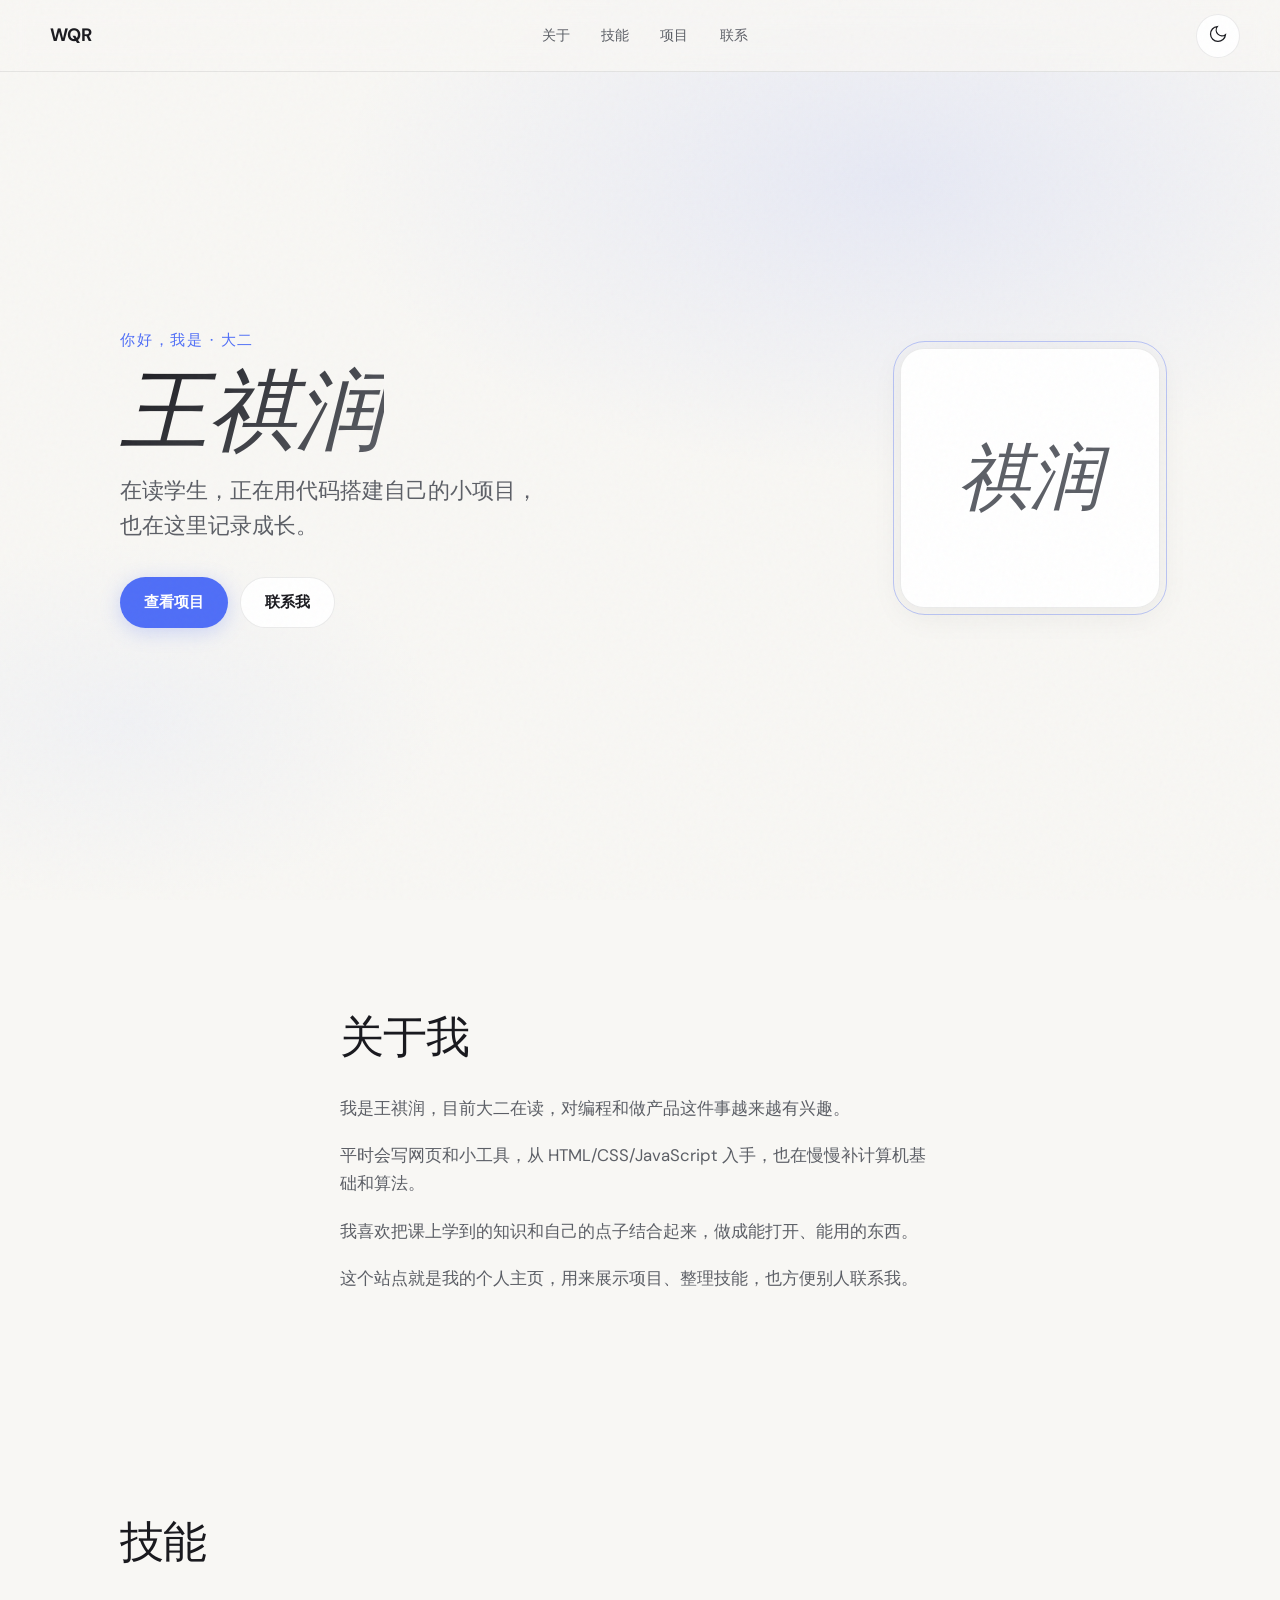
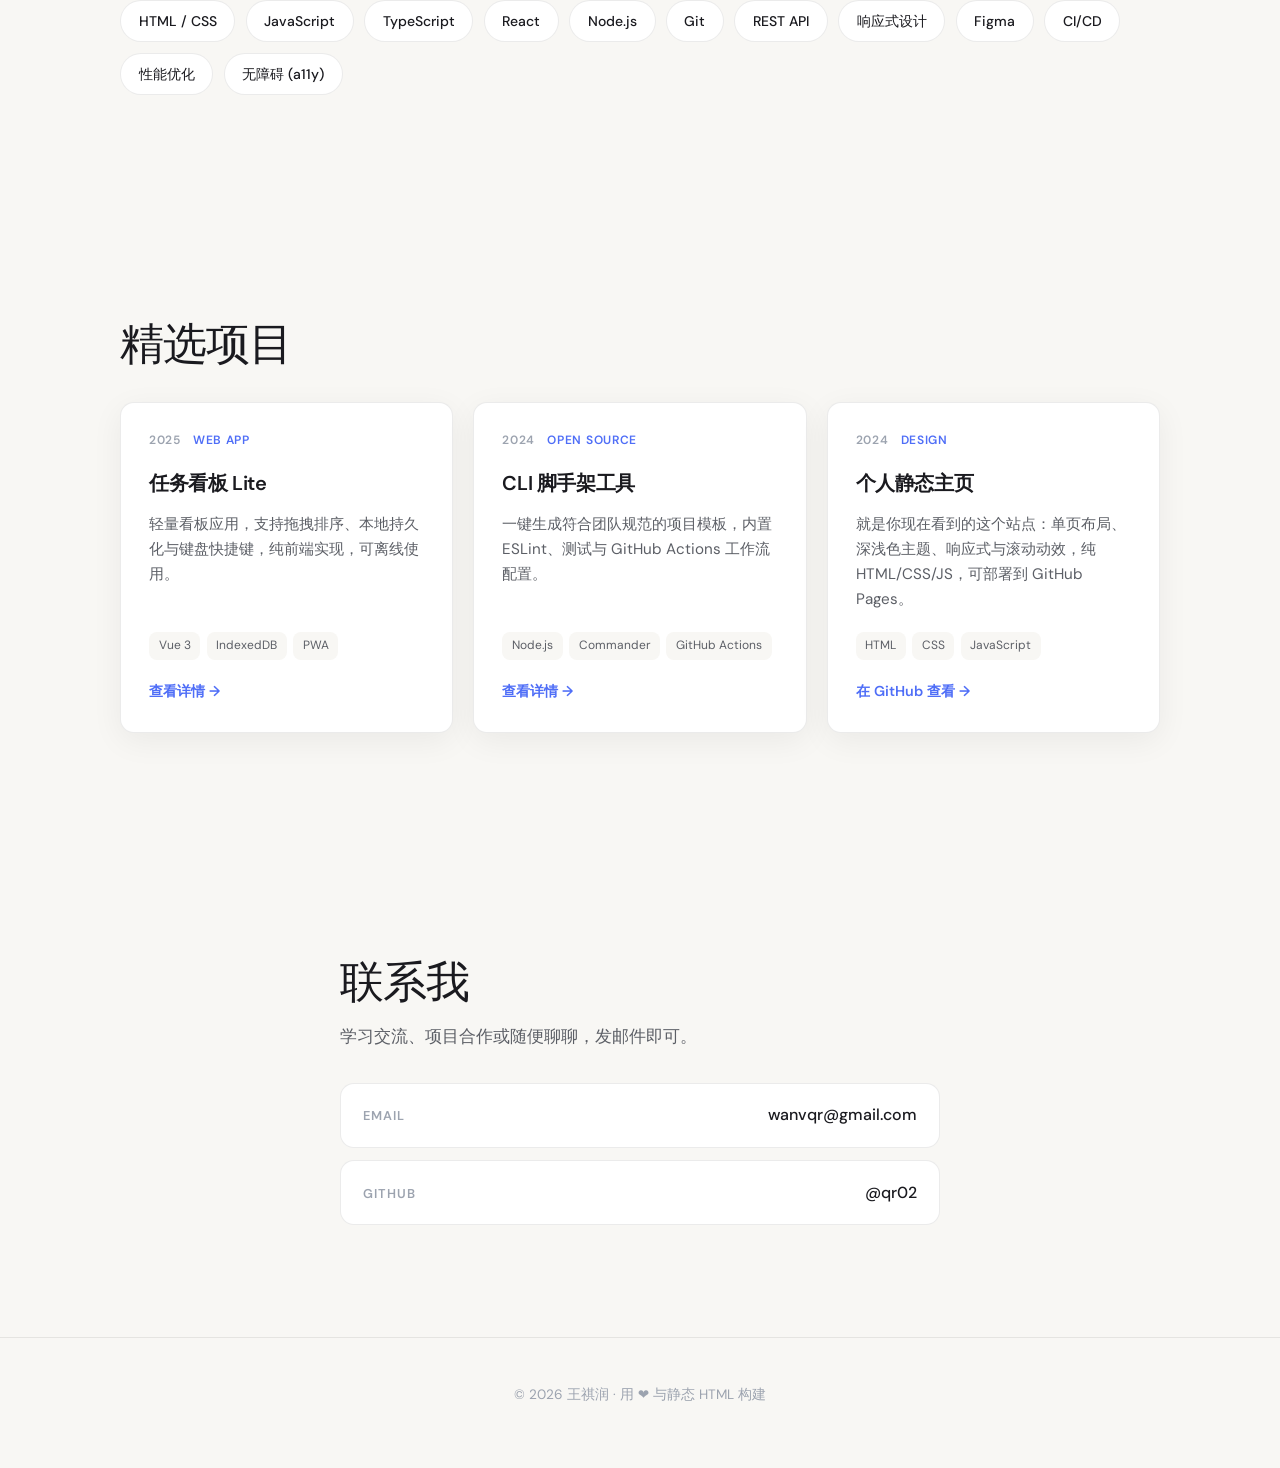
==== index.html @ f2325f5d "Add personal homepage" ====
<!DOCTYPE html>
<html lang="zh-CN" data-theme="dark">
<head>
  <meta charset="UTF-8" />
  <meta name="viewport" content="width=device-width, initial-scale=1.0" />
  <meta name="description" content="王祺润 · 大二学生 · 个人主页与联系方式" />
  <title>王祺润 · 个人主页</title>
  <link rel="preconnect" href="https://fonts.googleapis.com" />
  <link rel="preconnect" href="https://fonts.gstatic.com" crossorigin />
  <link href="https://fonts.googleapis.com/css2?family=DM+Sans:ital,opsz,wght@0,9..40,400;0,9..40,500;0,9..40,600;0,9..40,700;1,9..40,400&family=Instrument+Serif:ital@0;1&display=swap" rel="stylesheet" />
  <link rel="stylesheet" href="css/style.css" />
</head>
<body>
  <div class="noise" aria-hidden="true"></div>

  <header class="site-header">
    <a class="logo" href="#hero">WQR</a>
    <nav class="nav" aria-label="主导航">
      <a href="#about">关于</a>
      <a href="#skills">技能</a>
      <a href="#projects">项目</a>
      <a href="#contact">联系</a>
    </nav>
    <button type="button" class="theme-toggle" id="themeToggle" aria-label="切换浅色/深色主题">
      <span class="theme-icon theme-icon--sun" aria-hidden="true">
        <svg width="20" height="20" viewBox="0 0 24 24" fill="none" stroke="currentColor" stroke-width="1.5"><circle cx="12" cy="12" r="4"/><path d="M12 2v2M12 20v2M4.93 4.93l1.41 1.41M17.66 17.66l1.41 1.41M2 12h2M20 12h2M4.93 19.07l1.41-1.41M17.66 6.34l1.41-1.41"/></svg>
      </span>
      <span class="theme-icon theme-icon--moon" aria-hidden="true">
        <svg width="20" height="20" viewBox="0 0 24 24" fill="none" stroke="currentColor" stroke-width="1.5"><path d="M21 12.79A9 9 0 1 1 11.21 3 7 7 0 0 0 21 12.79z"/></svg>
      </span>
    </button>
    <button type="button" class="nav-toggle" id="navToggle" aria-label="打开菜单" aria-expanded="false">
      <span></span><span></span>
    </button>
  </header>

  <main>
    <section id="hero" class="hero section">
      <div class="hero__content reveal">
        <p class="hero__eyebrow">你好，我是 · 大二</p>
        <h1 class="hero__title"><span class="hero__name">王祺润</span></h1>
        <p class="hero__tagline">在读学生，正在用代码搭建自己的小项目，也在这里记录成长。</p>
        <div class="hero__actions">
          <a href="#projects" class="btn btn--primary">查看项目</a>
          <a href="#contact" class="btn btn--ghost">联系我</a>
        </div>
      </div>
      <div class="hero__visual reveal reveal--delay">
        <div class="avatar" role="img" aria-label="头像占位">
          <span class="avatar__initials">祺润</span>
          <div class="avatar__ring"></div>
        </div>
      </div>
    </section>

    <section id="about" class="section section--narrow">
      <h2 class="section__title reveal">关于我</h2>
      <div class="about reveal reveal--delay">
        <p>我是王祺润，目前大二在读，对编程和做产品这件事越来越有兴趣。</p>
        <p>平时会写网页和小工具，从 HTML/CSS/JavaScript 入手，也在慢慢补计算机基础和算法。</p>
        <p>我喜欢把课上学到的知识和自己的点子结合起来，做成能打开、能用的东西。</p>
        <p>这个站点就是我的个人主页，用来展示项目、整理技能，也方便别人联系我。</p>
      </div>
    </section>

    <section id="skills" class="section">
      <h2 class="section__title reveal">技能</h2>
      <div class="skills reveal reveal--delay" role="list">
        <span class="skill-tag" role="listitem">HTML / CSS</span>
        <span class="skill-tag" role="listitem">JavaScript</span>
        <span class="skill-tag" role="listitem">TypeScript</span>
        <span class="skill-tag" role="listitem">React</span>
        <span class="skill-tag" role="listitem">Node.js</span>
        <span class="skill-tag" role="listitem">Git</span>
        <span class="skill-tag" role="listitem">REST API</span>
        <span class="skill-tag" role="listitem">响应式设计</span>
        <span class="skill-tag" role="listitem">Figma</span>
        <span class="skill-tag" role="listitem">CI/CD</span>
        <span class="skill-tag" role="listitem">性能优化</span>
        <span class="skill-tag" role="listitem">无障碍 (a11y)</span>
      </div>
    </section>

    <section id="projects" class="section">
      <h2 class="section__title reveal">精选项目</h2>
      <div class="projects-grid">
        <article class="project-card reveal">
          <div class="project-card__meta">
            <span class="project-card__year">2025</span>
            <span class="project-card__type">Web App</span>
          </div>
          <h3 class="project-card__title">任务看板 Lite</h3>
          <p class="project-card__desc">轻量看板应用，支持拖拽排序、本地持久化与键盘快捷键，纯前端实现，可离线使用。</p>
          <ul class="project-card__tags">
            <li>Vue 3</li>
            <li>IndexedDB</li>
            <li>PWA</li>
          </ul>
          <a href="#" class="project-card__link">查看详情 →</a>
        </article>

        <article class="project-card reveal reveal--delay">
          <div class="project-card__meta">
            <span class="project-card__year">2024</span>
            <span class="project-card__type">Open Source</span>
          </div>
          <h3 class="project-card__title">CLI 脚手架工具</h3>
          <p class="project-card__desc">一键生成符合团队规范的项目模板，内置 ESLint、测试与 GitHub Actions 工作流配置。</p>
          <ul class="project-card__tags">
            <li>Node.js</li>
            <li>Commander</li>
            <li>GitHub Actions</li>
          </ul>
          <a href="#" class="project-card__link">查看详情 →</a>
        </article>

        <article class="project-card reveal reveal--delay-2">
          <div class="project-card__meta">
            <span class="project-card__year">2024</span>
            <span class="project-card__type">Design</span>
          </div>
          <h3 class="project-card__title">个人静态主页</h3>
          <p class="project-card__desc">就是你现在看到的这个站点：单页布局、深浅色主题、响应式与滚动动效，纯 HTML/CSS/JS，可部署到 GitHub Pages。</p>
          <ul class="project-card__tags">
            <li>HTML</li>
            <li>CSS</li>
            <li>JavaScript</li>
          </ul>
          <a href="https://github.com/qr02" class="project-card__link" target="_blank" rel="noopener noreferrer">在 GitHub 查看 →</a>
        </article>
      </div>
    </section>

    <section id="contact" class="section section--narrow">
      <h2 class="section__title reveal">联系我</h2>
      <p class="contact__lead reveal reveal--delay">学习交流、项目合作或随便聊聊，发邮件即可。</p>
      <div class="contact-links reveal reveal--delay">
        <a class="contact-link" href="mailto:wanvqr@gmail.com">
          <span class="contact-link__label">Email</span>
          <span class="contact-link__value">wanvqr@gmail.com</span>
        </a>
        <a class="contact-link" href="https://github.com/qr02" target="_blank" rel="noopener noreferrer">
          <span class="contact-link__label">GitHub</span>
          <span class="contact-link__value">@qr02</span>
        </a>
      </div>
    </section>
  </main>

  <footer class="site-footer">
    <p>© <span id="year"></span> 王祺润 · 用 ❤ 与静态 HTML 构建</p>
  </footer>

  <script src="js/main.js"></script>
</body>
</html>
---- css/style.css ----
/* —— Design tokens —— */
:root {
  --font-sans: "DM Sans", system-ui, sans-serif;
  --font-serif: "Instrument Serif", Georgia, serif;

  --radius-sm: 8px;
  --radius-md: 14px;
  --radius-lg: 24px;
  --radius-full: 9999px;

  --ease-out: cubic-bezier(0.22, 1, 0.36, 1);
  --duration: 0.35s;

  --header-h: 72px;
  --max-w: 1120px;
  --max-w-narrow: 680px;
}

[data-theme="dark"] {
  --bg: #0c0d10;
  --bg-elevated: #14161c;
  --bg-card: #181a22;
  --text: #f2f3f5;
  --text-muted: #9ca3af;
  --text-faint: #6b7280;
  --border: rgba(255, 255, 255, 0.08);
  --accent: #7c9cff;
  --accent-soft: rgba(124, 156, 255, 0.15);
  --accent-glow: rgba(124, 156, 255, 0.35);
  --gradient-hero: radial-gradient(ellipse 80% 60% at 70% 20%, rgba(124, 156, 255, 0.12), transparent 55%),
    radial-gradient(ellipse 50% 40% at 10% 80%, rgba(167, 139, 250, 0.08), transparent 50%);
  --shadow-card: 0 4px 24px rgba(0, 0, 0, 0.4);
  --noise-opacity: 0.04;
}

[data-theme="light"] {
  --bg: #f8f7f4;
  --bg-elevated: #ffffff;
  --bg-card: #ffffff;
  --text: #1a1a1f;
  --text-muted: #5c5f66;
  --text-faint: #9ca3af;
  --border: rgba(0, 0, 0, 0.08);
  --accent: #4f6ef7;
  --accent-soft: rgba(79, 110, 247, 0.12);
  --accent-glow: rgba(79, 110, 247, 0.25);
  --gradient-hero: radial-gradient(ellipse 80% 60% at 70% 20%, rgba(79, 110, 247, 0.1), transparent 55%),
    radial-gradient(ellipse 50% 40% at 10% 80%, rgba(124, 156, 255, 0.06), transparent 50%);
  --shadow-card: 0 8px 32px rgba(0, 0, 0, 0.06);
  --noise-opacity: 0.03;
}

*,
*::before,
*::after {
  box-sizing: border-box;
}

html {
  scroll-behavior: smooth;
}

body {
  margin: 0;
  font-family: var(--font-sans);
  font-size: 1rem;
  line-height: 1.65;
  color: var(--text);
  background: var(--bg);
  background-image: var(--gradient-hero);
  background-attachment: fixed;
  min-height: 100vh;
  transition: background-color var(--duration) var(--ease-out), color var(--duration) var(--ease-out);
}

.noise {
  pointer-events: none;
  position: fixed;
  inset: 0;
  z-index: 9999;
  opacity: var(--noise-opacity);
  background-image: url("data:image/svg+xml,%3Csvg viewBox='0 0 256 256' xmlns='http://www.w3.org/2000/svg'%3E%3Cfilter id='n'%3E%3CfeTurbulence type='fractalNoise' baseFrequency='0.85' numOctaves='4' stitchTiles='stitch'/%3E%3C/filter%3E%3Crect width='100%25' height='100%25' filter='url(%23n)'/%3E%3C/svg%3E");
}

a {
  color: inherit;
  text-decoration: none;
}

img {
  max-width: 100%;
  display: block;
}

/* —— Header —— */
.site-header {
  position: fixed;
  top: 0;
  left: 0;
  right: 0;
  z-index: 100;
  height: var(--header-h);
  display: flex;
  align-items: center;
  justify-content: space-between;
  padding: 0 clamp(1.25rem, 4vw, 2.5rem);
  background: color-mix(in srgb, var(--bg) 75%, transparent);
  backdrop-filter: blur(12px);
  border-bottom: 1px solid var(--border);
}

.logo {
  font-weight: 700;
  font-size: 1.125rem;
  letter-spacing: -0.02em;
  padding: 0.35rem 0.65rem;
  border-radius: var(--radius-sm);
  transition: background var(--duration) var(--ease-out), transform var(--duration) var(--ease-out);
}

.logo:hover {
  background: var(--accent-soft);
  transform: scale(1.02);
}

.nav {
  display: flex;
  gap: 0.25rem;
}

.nav a {
  font-size: 0.9rem;
  font-weight: 500;
  color: var(--text-muted);
  padding: 0.5rem 0.85rem;
  border-radius: var(--radius-sm);
  transition: color var(--duration) var(--ease-out), background var(--duration) var(--ease-out);
}

.nav a:hover {
  color: var(--text);
  background: var(--accent-soft);
}

.theme-toggle {
  display: flex;
  align-items: center;
  justify-content: center;
  width: 44px;
  height: 44px;
  margin-left: 0.5rem;
  border: 1px solid var(--border);
  border-radius: var(--radius-full);
  background: var(--bg-elevated);
  color: var(--text);
  cursor: pointer;
  transition: border-color var(--duration) var(--ease-out), transform var(--duration) var(--ease-out), box-shadow var(--duration) var(--ease-out);
}

.theme-toggle:hover {
  border-color: var(--accent);
  box-shadow: 0 0 0 3px var(--accent-soft);
  transform: rotate(-8deg);
}

.theme-icon--moon {
  display: none;
}

[data-theme="light"] .theme-icon--sun {
  display: none;
}

[data-theme="light"] .theme-icon--moon {
  display: block;
}

.nav-toggle {
  display: none;
  flex-direction: column;
  justify-content: center;
  gap: 6px;
  width: 44px;
  height: 44px;
  padding: 0;
  border: none;
  background: transparent;
  cursor: pointer;
}

.nav-toggle span {
  display: block;
  width: 22px;
  height: 2px;
  margin: 0 auto;
  background: var(--text);
  border-radius: 2px;
  transition: transform var(--duration) var(--ease-out), opacity var(--duration) var(--ease-out);
}

.nav-toggle[aria-expanded="true"] span:first-child {
  transform: translateY(4px) rotate(45deg);
}

.nav-toggle[aria-expanded="true"] span:last-child {
  transform: translateY(-4px) rotate(-45deg);
}

/* —— Layout —— */
main {
  padding-top: var(--header-h);
}

.section {
  max-width: var(--max-w);
  margin: 0 auto;
  padding: clamp(4rem, 10vw, 7rem) clamp(1.25rem, 4vw, 2.5rem);
}

.section--narrow {
  max-width: var(--max-w-narrow);
}

.section__title {
  font-family: var(--font-serif);
  font-size: clamp(2rem, 5vw, 2.75rem);
  font-weight: 400;
  letter-spacing: -0.02em;
  margin: 0 0 2rem;
  line-height: 1.15;
}

/* —— Hero —— */
.hero {
  display: grid;
  grid-template-columns: 1fr auto;
  gap: clamp(2rem, 6vw, 4rem);
  align-items: center;
  min-height: calc(100vh - var(--header-h));
  padding-top: clamp(2rem, 6vw, 4rem);
  padding-bottom: clamp(3rem, 8vw, 5rem);
}

.hero__eyebrow {
  font-size: 0.95rem;
  font-weight: 500;
  color: var(--accent);
  text-transform: uppercase;
  letter-spacing: 0.12em;
  margin: 0 0 0.75rem;
}

.hero__title {
  margin: 0 0 1rem;
  line-height: 1.05;
}

.hero__name {
  font-family: var(--font-serif);
  font-size: clamp(3rem, 10vw, 5.5rem);
  font-weight: 400;
  font-style: italic;
  display: inline-block;
  background: linear-gradient(135deg, var(--text) 0%, var(--text-muted) 100%);
  -webkit-background-clip: text;
  background-clip: text;
  color: transparent;
}

.hero__tagline {
  font-size: clamp(1.05rem, 2.5vw, 1.35rem);
  color: var(--text-muted);
  max-width: 28ch;
  margin: 0 0 2rem;
}

.hero__actions {
  display: flex;
  flex-wrap: wrap;
  gap: 0.75rem;
}

.btn {
  display: inline-flex;
  align-items: center;
  justify-content: center;
  padding: 0.75rem 1.5rem;
  font-size: 0.95rem;
  font-weight: 600;
  border-radius: var(--radius-full);
  transition: transform var(--duration) var(--ease-out), box-shadow var(--duration) var(--ease-out), background var(--duration) var(--ease-out);
}

.btn--primary {
  background: var(--accent);
  color: #fff;
  box-shadow: 0 4px 20px var(--accent-glow);
}

.btn--primary:hover {
  transform: translateY(-2px);
  box-shadow: 0 8px 28px var(--accent-glow);
}

.btn--ghost {
  border: 1px solid var(--border);
  background: var(--bg-elevated);
  color: var(--text);
}

.btn--ghost:hover {
  border-color: var(--accent);
  transform: translateY(-2px);
}

.avatar {
  position: relative;
  width: clamp(180px, 28vw, 260px);
  aspect-ratio: 1;
  border-radius: var(--radius-lg);
  background: linear-gradient(145deg, var(--bg-card), var(--bg-elevated));
  border: 1px solid var(--border);
  display: flex;
  align-items: center;
  justify-content: center;
  box-shadow: var(--shadow-card);
  transition: transform var(--duration) var(--ease-out);
}

.avatar:hover {
  transform: scale(1.03) rotate(-1deg);
}

.avatar__initials {
  font-family: var(--font-serif);
  font-size: clamp(3rem, 8vw, 4.5rem);
  font-style: italic;
  color: var(--text-muted);
  z-index: 1;
}

.avatar__ring {
  position: absolute;
  inset: -8px;
  border-radius: calc(var(--radius-lg) + 8px);
  border: 1px solid var(--accent);
  opacity: 0.35;
  animation: pulse-ring 3s var(--ease-out) infinite;
}

@keyframes pulse-ring {
  0%, 100% { transform: scale(1); opacity: 0.35; }
  50% { transform: scale(1.02); opacity: 0.15; }
}

/* —— About —— */
.about p {
  margin: 0 0 1.25rem;
  color: var(--text-muted);
  font-size: 1.05rem;
}

.about p:last-child {
  margin-bottom: 0;
}

/* —— Skills —— */
.skills {
  display: flex;
  flex-wrap: wrap;
  gap: 0.65rem;
}

.skill-tag {
  font-size: 0.875rem;
  font-weight: 500;
  padding: 0.55rem 1.1rem;
  border-radius: var(--radius-full);
  background: var(--bg-card);
  border: 1px solid var(--border);
  color: var(--text);
  transition: transform var(--duration) var(--ease-out), border-color var(--duration) var(--ease-out), background var(--duration) var(--ease-out), box-shadow var(--duration) var(--ease-out);
  cursor: default;
}

.skill-tag:hover {
  transform: translateY(-3px) scale(1.02);
  border-color: var(--accent);
  background: var(--accent-soft);
  box-shadow: 0 6px 20px var(--accent-soft);
}

/* —— Projects —— */
.projects-grid {
  display: grid;
  grid-template-columns: repeat(auto-fit, minmax(min(100%, 300px), 1fr));
  gap: 1.25rem;
}

.project-card {
  padding: 1.75rem;
  border-radius: var(--radius-md);
  background: var(--bg-card);
  border: 1px solid var(--border);
  box-shadow: var(--shadow-card);
  display: flex;
  flex-direction: column;
  transition: transform var(--duration) var(--ease-out), border-color var(--duration) var(--ease-out), box-shadow var(--duration) var(--ease-out);
}

.project-card:hover {
  transform: translateY(-6px);
  border-color: color-mix(in srgb, var(--accent) 40%, var(--border));
  box-shadow: 0 16px 40px color-mix(in srgb, var(--accent) 12%, transparent);
}

.project-card__meta {
  display: flex;
  gap: 0.75rem;
  font-size: 0.75rem;
  font-weight: 600;
  text-transform: uppercase;
  letter-spacing: 0.06em;
  color: var(--text-faint);
  margin-bottom: 1rem;
}

.project-card__type {
  color: var(--accent);
}

.project-card__title {
  font-size: 1.25rem;
  font-weight: 600;
  margin: 0 0 0.75rem;
  letter-spacing: -0.02em;
}

.project-card__desc {
  flex: 1;
  margin: 0 0 1.25rem;
  font-size: 0.95rem;
  color: var(--text-muted);
}

.project-card__tags {
  display: flex;
  flex-wrap: wrap;
  gap: 0.4rem;
  list-style: none;
  margin: 0 0 1.25rem;
  padding: 0;
}

.project-card__tags li {
  font-size: 0.75rem;
  padding: 0.25rem 0.6rem;
  border-radius: var(--radius-sm);
  background: var(--bg);
  color: var(--text-muted);
}

.project-card__link {
  font-size: 0.9rem;
  font-weight: 600;
  color: var(--accent);
  align-self: flex-start;
  transition: gap var(--duration) var(--ease-out), opacity var(--duration) var(--ease-out);
}

.project-card__link:hover {
  opacity: 0.85;
  text-decoration: underline;
  text-underline-offset: 4px;
}

/* —— Contact —— */
.contact__lead {
  color: var(--text-muted);
  margin: -1rem 0 2rem;
  font-size: 1.05rem;
}

.contact-links {
  display: flex;
  flex-direction: column;
  gap: 0.75rem;
}

.contact-link {
  display: flex;
  flex-wrap: wrap;
  align-items: baseline;
  justify-content: space-between;
  gap: 0.5rem 1rem;
  padding: 1.15rem 1.35rem;
  border-radius: var(--radius-md);
  border: 1px solid var(--border);
  background: var(--bg-card);
  transition: transform var(--duration) var(--ease-out), border-color var(--duration) var(--ease-out), background var(--duration) var(--ease-out);
}

.contact-link:hover {
  transform: translateX(6px);
  border-color: var(--accent);
  background: var(--accent-soft);
}

.contact-link__label {
  font-size: 0.8rem;
  font-weight: 600;
  text-transform: uppercase;
  letter-spacing: 0.08em;
  color: var(--text-faint);
}

.contact-link__value {
  font-weight: 500;
  color: var(--text);
}

/* —— Footer —— */
.site-footer {
  text-align: center;
  padding: 2rem 1.25rem 3rem;
  font-size: 0.85rem;
  color: var(--text-faint);
  border-top: 1px solid var(--border);
}

/* —— Scroll reveal —— */
.reveal {
  opacity: 0;
  transform: translateY(28px);
  transition: opacity 0.7s var(--ease-out), transform 0.7s var(--ease-out);
}

.reveal.is-visible {
  opacity: 1;
  transform: translateY(0);
}

.reveal--delay {
  transition-delay: 0.12s;
}

.reveal--delay-2 {
  transition-delay: 0.24s;
}

/* —— Mobile —— */
@media (max-width: 768px) {
  .nav-toggle {
    display: flex;
  }

  .nav {
    position: fixed;
    top: var(--header-h);
    left: 0;
    right: 0;
    flex-direction: column;
    padding: 1rem;
    background: var(--bg-elevated);
    border-bottom: 1px solid var(--border);
    transform: translateY(-120%);
    opacity: 0;
    pointer-events: none;
    transition: transform var(--duration) var(--ease-out), opacity var(--duration) var(--ease-out);
  }

  .nav.is-open {
    transform: translateY(0);
    opacity: 1;
    pointer-events: auto;
  }

  .nav a {
    padding: 0.85rem 1rem;
  }

  .site-header .nav {
    order: 4;
    width: 100%;
  }

  .site-header {
    flex-wrap: wrap;
  }

  .hero {
    grid-template-columns: 1fr;
    text-align: center;
    min-height: auto;
  }

  .hero__tagline {
    margin-left: auto;
    margin-right: auto;
  }

  .hero__actions {
    justify-content: center;
  }

  .hero__visual {
    order: -1;
    display: flex;
    justify-content: center;
  }

  .contact-link:hover {
    transform: translateY(-2px);
  }
}

@media (prefers-reduced-motion: reduce) {
  html {
    scroll-behavior: auto;
  }

  .reveal {
    opacity: 1;
    transform: none;
    transition: none;
  }

  .avatar__ring {
    animation: none;
  }

  *,
  *::before,
  *::after {
    transition-duration: 0.01ms !important;
  }
}
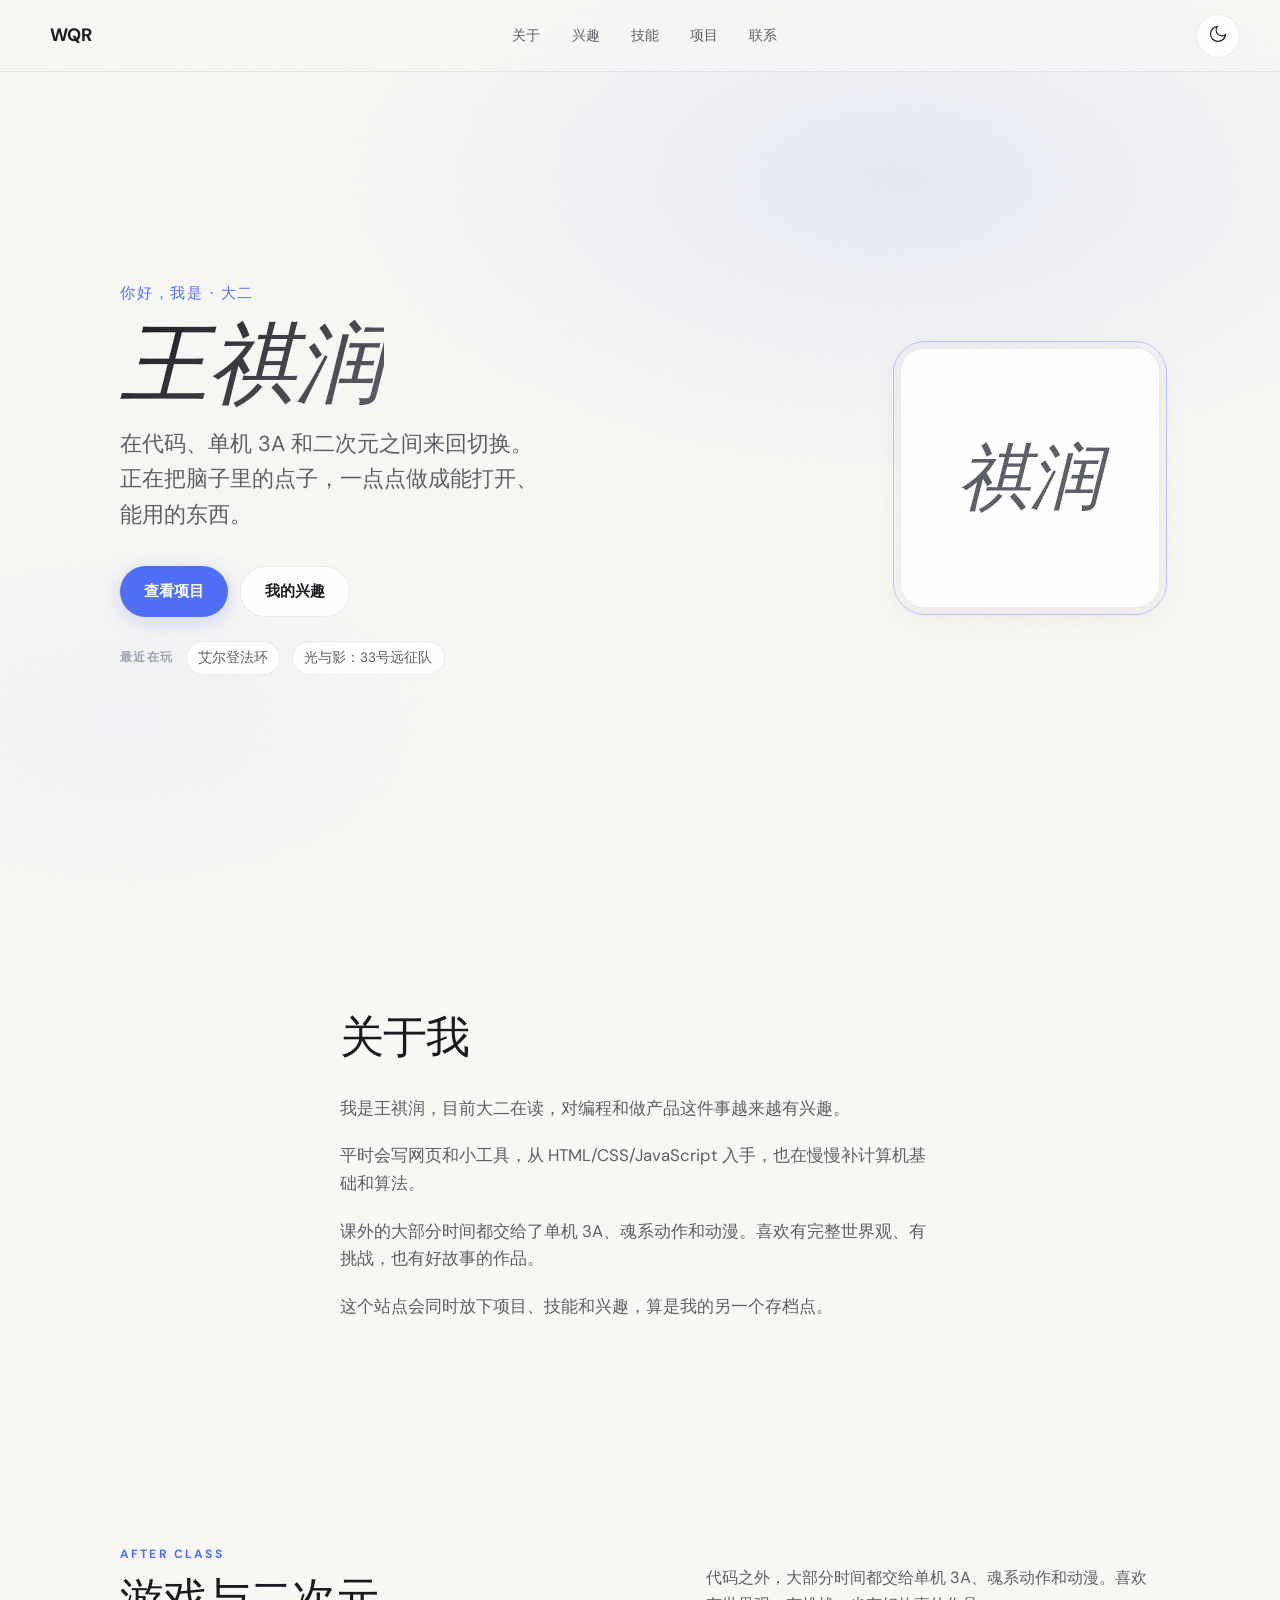
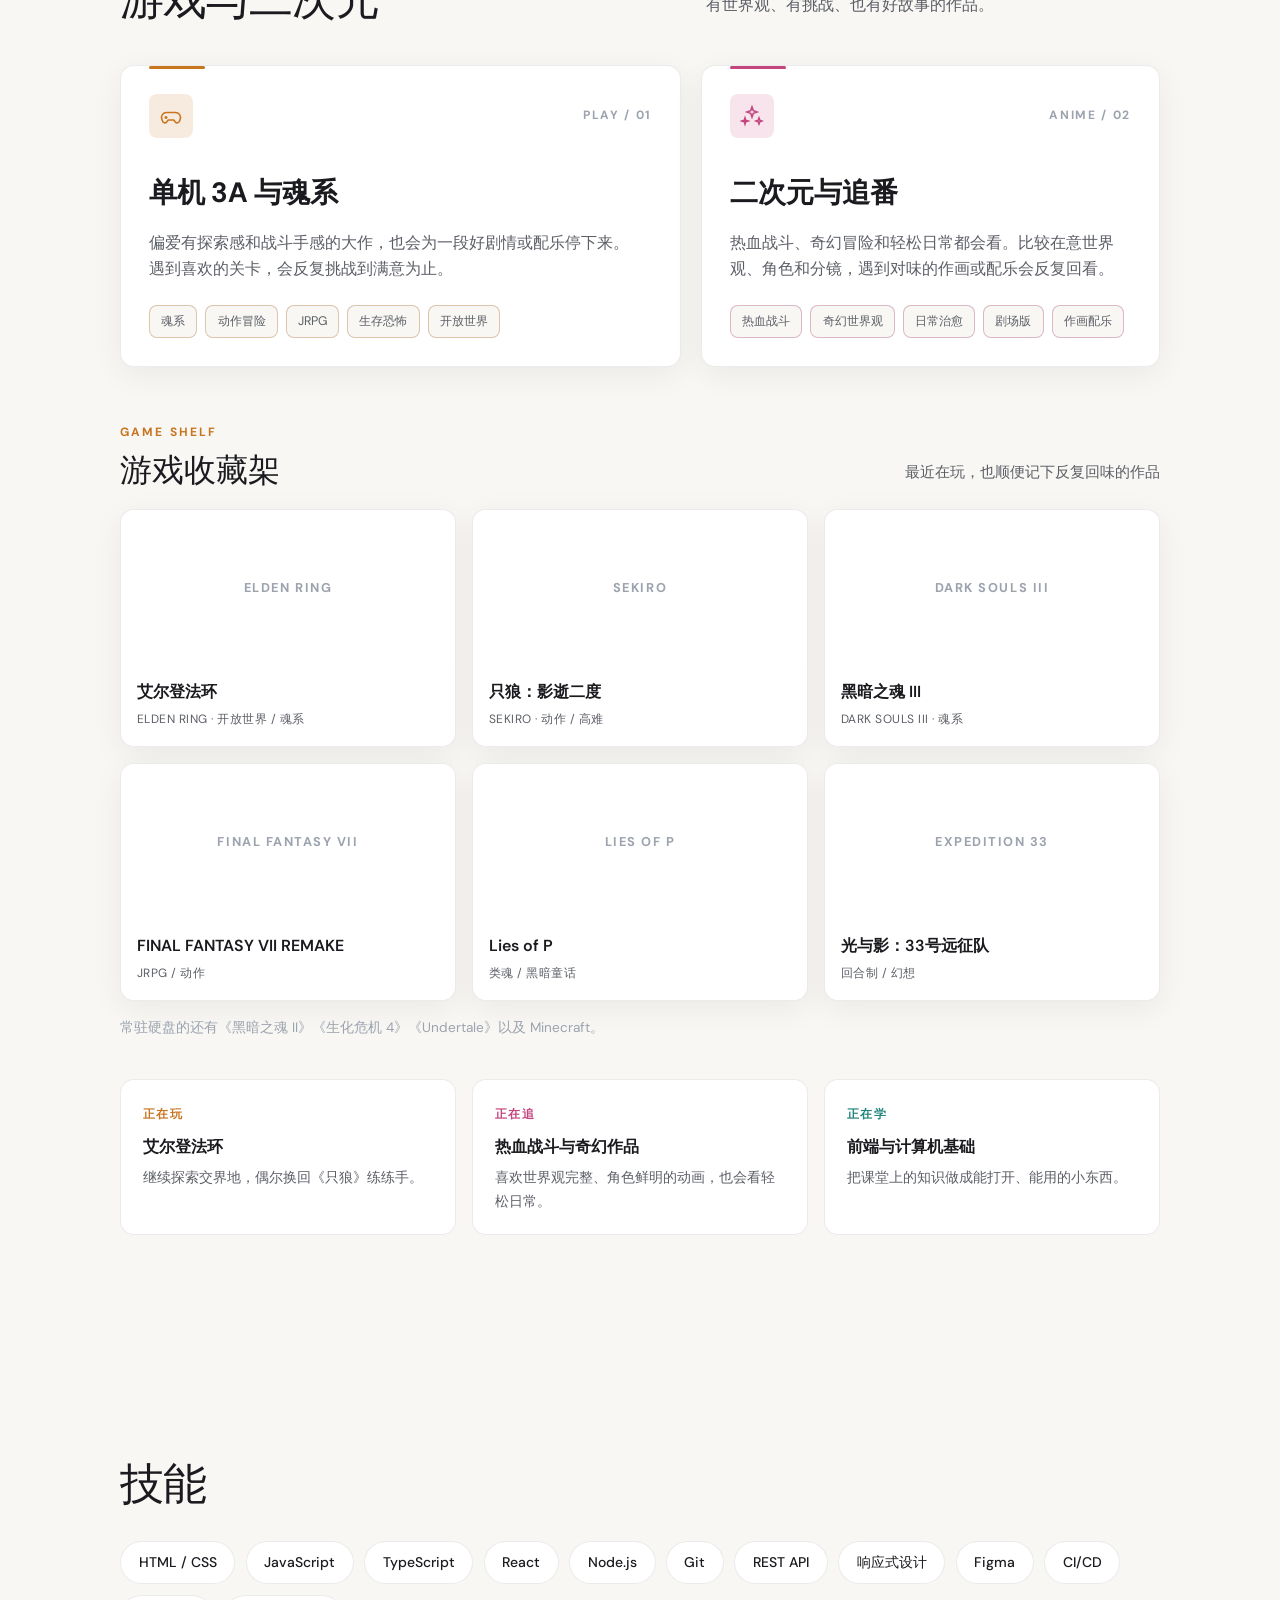
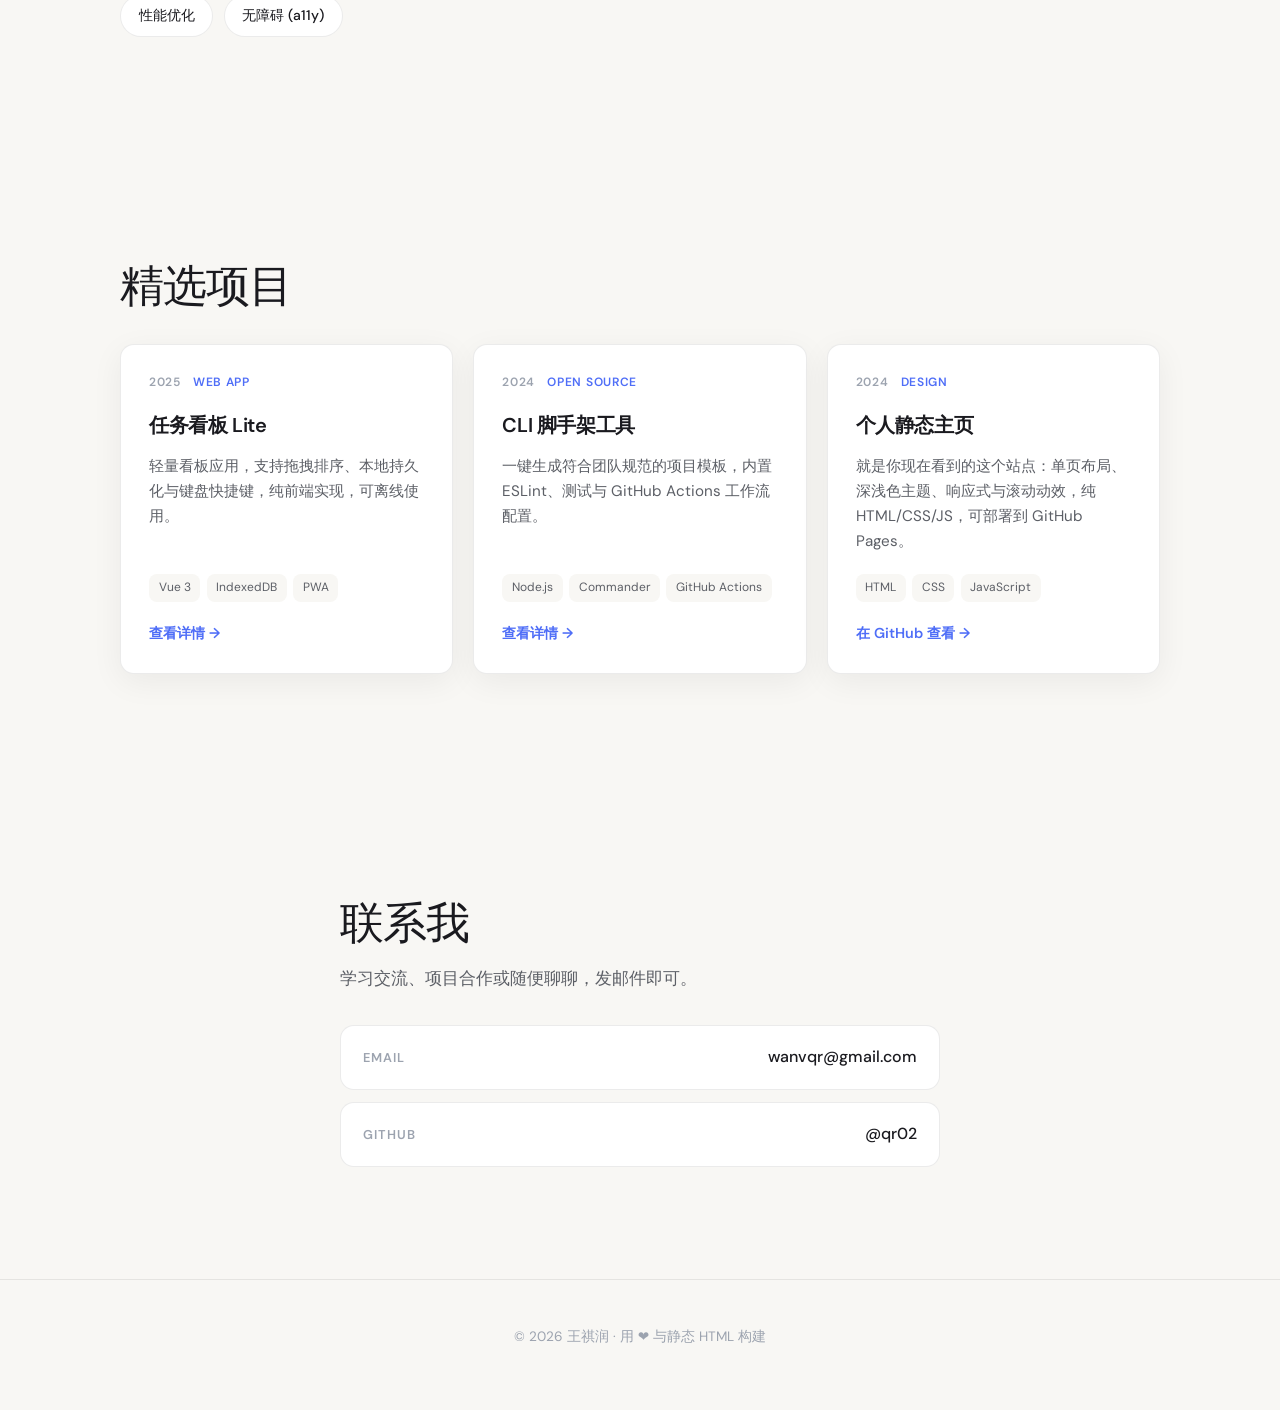
==== commit baadb127: "Enrich homepage with games and anime interests" ====
--- a/index.html
+++ b/index.html
@@ -3,7 +3,7 @@
 <head>
   <meta charset="UTF-8" />
   <meta name="viewport" content="width=device-width, initial-scale=1.0" />
-  <meta name="description" content="王祺润 · 大二学生 · 个人主页与联系方式" />
+  <meta name="description" content="王祺润 · 大二学生 · 代码、单机 3A 与二次元" />
   <title>王祺润 · 个人主页</title>
   <link rel="preconnect" href="https://fonts.googleapis.com" />
   <link rel="preconnect" href="https://fonts.gstatic.com" crossorigin />
@@ -17,6 +17,7 @@
     <a class="logo" href="#hero">WQR</a>
     <nav class="nav" aria-label="主导航">
       <a href="#about">关于</a>
+      <a href="#interests">兴趣</a>
       <a href="#skills">技能</a>
       <a href="#projects">项目</a>
       <a href="#contact">联系</a>
@@ -39,10 +40,15 @@
       <div class="hero__content reveal">
         <p class="hero__eyebrow">你好，我是 · 大二</p>
         <h1 class="hero__title"><span class="hero__name">王祺润</span></h1>
-        <p class="hero__tagline">在读学生，正在用代码搭建自己的小项目，也在这里记录成长。</p>
+        <p class="hero__tagline">在代码、单机 3A 和二次元之间来回切换。正在把脑子里的点子，一点点做成能打开、能用的东西。</p>
         <div class="hero__actions">
           <a href="#projects" class="btn btn--primary">查看项目</a>
-          <a href="#contact" class="btn btn--ghost">联系我</a>
+          <a href="#interests" class="btn btn--ghost">我的兴趣</a>
+        </div>
+        <div class="hero__now" aria-label="最近在玩">
+          <span class="hero__now-label">最近在玩</span>
+          <span class="hero__now-item">艾尔登法环</span>
+          <span class="hero__now-item">光与影：33号远征队</span>
         </div>
       </div>
       <div class="hero__visual reveal reveal--delay">
@@ -58,8 +64,159 @@
       <div class="about reveal reveal--delay">
         <p>我是王祺润，目前大二在读，对编程和做产品这件事越来越有兴趣。</p>
         <p>平时会写网页和小工具，从 HTML/CSS/JavaScript 入手，也在慢慢补计算机基础和算法。</p>
-        <p>我喜欢把课上学到的知识和自己的点子结合起来，做成能打开、能用的东西。</p>
-        <p>这个站点就是我的个人主页，用来展示项目、整理技能，也方便别人联系我。</p>
+        <p>课外的大部分时间都交给了单机 3A、魂系动作和动漫。喜欢有完整世界观、有挑战，也有好故事的作品。</p>
+        <p>这个站点会同时放下项目、技能和兴趣，算是我的另一个存档点。</p>
+      </div>
+    </section>
+
+    <section id="interests" class="section">
+      <div class="section-heading reveal">
+        <div>
+          <p class="section__kicker">AFTER CLASS</p>
+          <h2 class="section__title">游戏与二次元</h2>
+        </div>
+        <p class="section__intro">代码之外，大部分时间都交给单机 3A、魂系动作和动漫。喜欢有世界观、有挑战、也有好故事的作品。</p>
+      </div>
+
+      <div class="interest-grid">
+        <article class="interest-card interest-card--games reveal">
+          <div class="interest-card__top">
+            <span class="interest-card__icon" aria-hidden="true">
+              <svg viewBox="0 0 24 24" fill="none" stroke="currentColor" stroke-width="1.6">
+                <path d="M7.5 8.5h9a5 5 0 0 1 4.7 6.7l-.8 2.1a2.4 2.4 0 0 1-4.1.7L14.8 16H9.2l-1.5 2a2.4 2.4 0 0 1-4.1-.7l-.8-2.1A5 5 0 0 1 7.5 8.5Z" />
+                <path d="M7 12v3M5.5 13.5h3M16.5 12.5h.01M18.5 14.5h.01" />
+              </svg>
+            </span>
+            <span class="interest-card__label">PLAY / 01</span>
+          </div>
+          <h3 class="interest-card__title">单机 3A 与魂系</h3>
+          <p class="interest-card__text">偏爱有探索感和战斗手感的大作，也会为一段好剧情或配乐停下来。遇到喜欢的关卡，会反复挑战到满意为止。</p>
+          <ul class="interest-tags">
+            <li>魂系</li>
+            <li>动作冒险</li>
+            <li>JRPG</li>
+            <li>生存恐怖</li>
+            <li>开放世界</li>
+          </ul>
+        </article>
+
+        <article class="interest-card interest-card--anime reveal reveal--delay">
+          <div class="interest-card__top">
+            <span class="interest-card__icon" aria-hidden="true">
+              <svg viewBox="0 0 24 24" fill="none" stroke="currentColor" stroke-width="1.6">
+                <path d="m12 3 1.3 3.7L17 8l-3.7 1.3L12 13l-1.3-3.7L7 8l3.7-1.3L12 3Z" />
+                <path d="m19 14 .8 2.2L22 17l-2.2.8L19 20l-.8-2.2L16 17l2.2-.8L19 14ZM5 14l.7 2.3L8 17l-2.3.7L5 20l-.7-2.3L2 17l2.3-.7L5 14Z" />
+              </svg>
+            </span>
+            <span class="interest-card__label">ANIME / 02</span>
+          </div>
+          <h3 class="interest-card__title">二次元与追番</h3>
+          <p class="interest-card__text">热血战斗、奇幻冒险和轻松日常都会看。比较在意世界观、角色和分镜，遇到对味的作画或配乐会反复回看。</p>
+          <ul class="interest-tags">
+            <li>热血战斗</li>
+            <li>奇幻世界观</li>
+            <li>日常治愈</li>
+            <li>剧场版</li>
+            <li>作画配乐</li>
+          </ul>
+        </article>
+      </div>
+
+      <div class="game-shelf reveal">
+        <div class="game-shelf__head">
+          <div>
+            <p class="section__kicker section__kicker--warm">GAME SHELF</p>
+            <h3 class="game-shelf__title">游戏收藏架</h3>
+          </div>
+          <p class="game-shelf__note">最近在玩，也顺便记下反复回味的作品</p>
+        </div>
+
+        <div class="game-grid">
+          <article class="game-card">
+            <div class="game-card__cover">
+              <span class="game-card__fallback" aria-hidden="true">ELDEN RING</span>
+              <img src="https://cdn.akamai.steamstatic.com/steam/apps/1245620/header.jpg" alt="《艾尔登法环》游戏封面" loading="lazy" decoding="async" />
+            </div>
+            <div class="game-card__body">
+              <h4 class="game-card__title">艾尔登法环</h4>
+              <p class="game-card__meta">ELDEN RING · 开放世界 / 魂系</p>
+            </div>
+          </article>
+
+          <article class="game-card">
+            <div class="game-card__cover">
+              <span class="game-card__fallback" aria-hidden="true">SEKIRO</span>
+              <img src="https://cdn.akamai.steamstatic.com/steam/apps/814380/header.jpg" alt="《只狼：影逝二度》游戏封面" loading="lazy" decoding="async" />
+            </div>
+            <div class="game-card__body">
+              <h4 class="game-card__title">只狼：影逝二度</h4>
+              <p class="game-card__meta">SEKIRO · 动作 / 高难</p>
+            </div>
+          </article>
+
+          <article class="game-card">
+            <div class="game-card__cover">
+              <span class="game-card__fallback" aria-hidden="true">DARK SOULS III</span>
+              <img src="https://cdn.akamai.steamstatic.com/steam/apps/374320/header.jpg" alt="《黑暗之魂 III》游戏封面" loading="lazy" decoding="async" />
+            </div>
+            <div class="game-card__body">
+              <h4 class="game-card__title">黑暗之魂 III</h4>
+              <p class="game-card__meta">DARK SOULS III · 魂系</p>
+            </div>
+          </article>
+
+          <article class="game-card">
+            <div class="game-card__cover">
+              <span class="game-card__fallback" aria-hidden="true">FINAL FANTASY VII</span>
+              <img src="https://cdn.akamai.steamstatic.com/steam/apps/1462040/header.jpg" alt="《FINAL FANTASY VII REMAKE》游戏封面" loading="lazy" decoding="async" />
+            </div>
+            <div class="game-card__body">
+              <h4 class="game-card__title">FINAL FANTASY VII REMAKE</h4>
+              <p class="game-card__meta">JRPG / 动作</p>
+            </div>
+          </article>
+
+          <article class="game-card">
+            <div class="game-card__cover">
+              <span class="game-card__fallback" aria-hidden="true">LIES OF P</span>
+              <img src="https://cdn.akamai.steamstatic.com/steam/apps/1627720/header.jpg" alt="《Lies of P》游戏封面" loading="lazy" decoding="async" />
+            </div>
+            <div class="game-card__body">
+              <h4 class="game-card__title">Lies of P</h4>
+              <p class="game-card__meta">类魂 / 黑暗童话</p>
+            </div>
+          </article>
+
+          <article class="game-card">
+            <div class="game-card__cover">
+              <span class="game-card__fallback" aria-hidden="true">EXPEDITION 33</span>
+              <img src="https://cdn.akamai.steamstatic.com/steam/apps/1903340/header.jpg" alt="《光与影：33号远征队》游戏封面" loading="lazy" decoding="async" />
+            </div>
+            <div class="game-card__body">
+              <h4 class="game-card__title">光与影：33号远征队</h4>
+              <p class="game-card__meta">回合制 / 幻想</p>
+            </div>
+          </article>
+        </div>
+        <p class="game-shelf__more">常驻硬盘的还有《黑暗之魂 II》《生化危机 4》《Undertale》以及 Minecraft。</p>
+      </div>
+
+      <div class="now-grid reveal">
+        <div class="now-item">
+          <span class="now-item__label">正在玩</span>
+          <strong>艾尔登法环</strong>
+          <p>继续探索交界地，偶尔换回《只狼》练练手。</p>
+        </div>
+        <div class="now-item">
+          <span class="now-item__label">正在追</span>
+          <strong>热血战斗与奇幻作品</strong>
+          <p>喜欢世界观完整、角色鲜明的动画，也会看轻松日常。</p>
+        </div>
+        <div class="now-item">
+          <span class="now-item__label">正在学</span>
+          <strong>前端与计算机基础</strong>
+          <p>把课堂上的知识做成能打开、能用的小东西。</p>
+        </div>
       </div>
     </section>
 
--- a/css/style.css
+++ b/css/style.css
@@ -27,6 +27,9 @@
   --accent: #7c9cff;
   --accent-soft: rgba(124, 156, 255, 0.15);
   --accent-glow: rgba(124, 156, 255, 0.35);
+  --accent-game: #f2b05f;
+  --accent-anime: #ef83b5;
+  --accent-mint: #67cdb8;
   --gradient-hero: radial-gradient(ellipse 80% 60% at 70% 20%, rgba(124, 156, 255, 0.12), transparent 55%),
     radial-gradient(ellipse 50% 40% at 10% 80%, rgba(167, 139, 250, 0.08), transparent 50%);
   --shadow-card: 0 4px 24px rgba(0, 0, 0, 0.4);
@@ -44,6 +47,9 @@
   --accent: #4f6ef7;
   --accent-soft: rgba(79, 110, 247, 0.12);
   --accent-glow: rgba(79, 110, 247, 0.25);
+  --accent-game: #c87520;
+  --accent-anime: #c4457e;
+  --accent-mint: #20857a;
   --gradient-hero: radial-gradient(ellipse 80% 60% at 70% 20%, rgba(79, 110, 247, 0.1), transparent 55%),
     radial-gradient(ellipse 50% 40% at 10% 80%, rgba(124, 156, 255, 0.06), transparent 50%);
   --shadow-card: 0 8px 32px rgba(0, 0, 0, 0.06);
@@ -58,6 +64,7 @@
 
 html {
   scroll-behavior: smooth;
+  scroll-padding-top: calc(var(--header-h) + 0.75rem);
 }
 
 body {
@@ -230,6 +237,38 @@
   line-height: 1.15;
 }
 
+.section-heading {
+  display: grid;
+  grid-template-columns: minmax(0, 1.1fr) minmax(260px, 0.9fr);
+  align-items: end;
+  gap: 2rem;
+  margin-bottom: 2.5rem;
+}
+
+.section-heading .section__title {
+  margin: 0;
+}
+
+.section__kicker {
+  margin: 0 0 0.6rem;
+  color: var(--accent);
+  font-size: 0.75rem;
+  font-weight: 700;
+  letter-spacing: 0.18em;
+  text-transform: uppercase;
+}
+
+.section__kicker--warm {
+  color: var(--accent-game);
+}
+
+.section__intro {
+  max-width: 48ch;
+  margin: 0 0 0.35rem;
+  color: var(--text-muted);
+  font-size: 1.02rem;
+}
+
 /* —— Hero —— */
 .hero {
   display: grid;
@@ -280,6 +319,31 @@
   gap: 0.75rem;
 }
 
+.hero__now {
+  display: flex;
+  flex-wrap: wrap;
+  align-items: center;
+  gap: 0.55rem 0.75rem;
+  margin-top: 1.5rem;
+}
+
+.hero__now-label {
+  color: var(--text-faint);
+  font-size: 0.75rem;
+  font-weight: 700;
+  letter-spacing: 0.12em;
+  text-transform: uppercase;
+}
+
+.hero__now-item {
+  padding: 0.3rem 0.7rem;
+  border: 1px solid var(--border);
+  border-radius: var(--radius-full);
+  background: var(--bg-elevated);
+  color: var(--text-muted);
+  font-size: 0.85rem;
+}
+
 .btn {
   display: inline-flex;
   align-items: center;
@@ -362,6 +426,283 @@
 
 .about p:last-child {
   margin-bottom: 0;
+}
+
+/* —— Interests —— */
+.interest-grid {
+  display: grid;
+  grid-template-columns: 1.1fr 0.9fr;
+  gap: 1.25rem;
+}
+
+.interest-card {
+  position: relative;
+  display: flex;
+  flex-direction: column;
+  min-height: 290px;
+  overflow: hidden;
+  padding: 1.75rem;
+  border: 1px solid var(--border);
+  border-radius: var(--radius-md);
+  background: var(--bg-card);
+  box-shadow: var(--shadow-card);
+  transition: transform var(--duration) var(--ease-out), border-color var(--duration) var(--ease-out), box-shadow var(--duration) var(--ease-out);
+}
+
+.interest-card::before {
+  position: absolute;
+  top: 0;
+  left: 1.75rem;
+  width: 56px;
+  height: 3px;
+  border-radius: var(--radius-full);
+  background: var(--accent-game);
+  content: "";
+}
+
+.interest-card--anime::before {
+  background: var(--accent-anime);
+}
+
+.interest-card:hover {
+  transform: translateY(-6px);
+  box-shadow: 0 18px 42px color-mix(in srgb, var(--accent) 12%, transparent);
+}
+
+.interest-card--games:hover {
+  border-color: color-mix(in srgb, var(--accent-game) 45%, var(--border));
+}
+
+.interest-card--anime:hover {
+  border-color: color-mix(in srgb, var(--accent-anime) 45%, var(--border));
+}
+
+.interest-card__top {
+  display: flex;
+  align-items: center;
+  justify-content: space-between;
+  gap: 1rem;
+  margin-bottom: 2rem;
+}
+
+.interest-card__icon {
+  display: inline-flex;
+  align-items: center;
+  justify-content: center;
+  width: 44px;
+  height: 44px;
+  border-radius: var(--radius-sm);
+  background: color-mix(in srgb, var(--accent-game) 14%, transparent);
+  color: var(--accent-game);
+}
+
+.interest-card__icon svg {
+  width: 24px;
+  height: 24px;
+}
+
+.interest-card--anime .interest-card__icon {
+  background: color-mix(in srgb, var(--accent-anime) 14%, transparent);
+  color: var(--accent-anime);
+}
+
+.interest-card__label {
+  color: var(--text-faint);
+  font-size: 0.75rem;
+  font-weight: 700;
+  letter-spacing: 0.14em;
+}
+
+.interest-card__title {
+  margin: 0 0 0.85rem;
+  font-size: clamp(1.35rem, 3vw, 1.75rem);
+  letter-spacing: 0;
+}
+
+.interest-card__text {
+  flex: 1;
+  max-width: 44ch;
+  margin: 0 0 1.4rem;
+  color: var(--text-muted);
+}
+
+.interest-tags {
+  display: flex;
+  flex-wrap: wrap;
+  gap: 0.5rem;
+  margin: 0;
+  padding: 0;
+  list-style: none;
+}
+
+.interest-tags li {
+  padding: 0.32rem 0.7rem;
+  border: 1px solid var(--border);
+  border-radius: var(--radius-sm);
+  background: var(--bg);
+  color: var(--text-muted);
+  font-size: 0.78rem;
+}
+
+.interest-card--games .interest-tags li {
+  border-color: color-mix(in srgb, var(--accent-game) 28%, var(--border));
+}
+
+.interest-card--anime .interest-tags li {
+  border-color: color-mix(in srgb, var(--accent-anime) 28%, var(--border));
+}
+
+.game-shelf {
+  margin-top: 3.5rem;
+}
+
+.game-shelf__head {
+  display: flex;
+  align-items: end;
+  justify-content: space-between;
+  gap: 1.5rem;
+  margin-bottom: 1.25rem;
+}
+
+.game-shelf__title {
+  margin: 0;
+  font-family: var(--font-serif);
+  font-size: clamp(1.6rem, 3vw, 2rem);
+  font-weight: 400;
+  line-height: 1.15;
+}
+
+.game-shelf__note {
+  margin: 0 0 0.25rem;
+  color: var(--text-muted);
+  font-size: 0.92rem;
+}
+
+.game-grid {
+  display: grid;
+  grid-template-columns: repeat(3, minmax(0, 1fr));
+  gap: 1rem;
+}
+
+.game-card {
+  overflow: hidden;
+  border: 1px solid var(--border);
+  border-radius: var(--radius-md);
+  background: var(--bg-card);
+  box-shadow: var(--shadow-card);
+  transition: transform var(--duration) var(--ease-out), border-color var(--duration) var(--ease-out), box-shadow var(--duration) var(--ease-out);
+}
+
+.game-card:hover {
+  transform: translateY(-5px);
+  border-color: color-mix(in srgb, var(--accent-game) 45%, var(--border));
+  box-shadow: 0 16px 38px color-mix(in srgb, var(--accent-game) 12%, transparent);
+}
+
+.game-card__cover {
+  position: relative;
+  aspect-ratio: 460 / 215;
+  overflow: hidden;
+  background: var(--bg-elevated);
+}
+
+.game-card__cover img {
+  position: relative;
+  z-index: 1;
+  width: 100%;
+  height: 100%;
+  object-fit: cover;
+  transition: transform 0.6s var(--ease-out);
+}
+
+.game-card__cover img.is-hidden {
+  display: none;
+}
+
+.game-card:hover .game-card__cover img {
+  transform: scale(1.045);
+}
+
+.game-card__fallback {
+  position: absolute;
+  inset: 0;
+  display: flex;
+  align-items: center;
+  justify-content: center;
+  padding: 1rem;
+  color: var(--text-faint);
+  font-size: 0.8rem;
+  font-weight: 700;
+  letter-spacing: 0.12em;
+  text-align: center;
+}
+
+.game-card__body {
+  padding: 0.85rem 1rem 1rem;
+}
+
+.game-card__title {
+  margin: 0 0 0.25rem;
+  font-size: 1rem;
+  font-weight: 600;
+}
+
+.game-card__meta {
+  margin: 0;
+  color: var(--text-muted);
+  font-size: 0.75rem;
+  letter-spacing: 0.04em;
+  text-transform: uppercase;
+}
+
+.game-shelf__more {
+  margin: 1rem 0 0;
+  color: var(--text-faint);
+  font-size: 0.85rem;
+}
+
+.now-grid {
+  display: grid;
+  grid-template-columns: repeat(3, minmax(0, 1fr));
+  gap: 1rem;
+  margin-top: 2.5rem;
+}
+
+.now-item {
+  padding: 1.25rem 1.35rem;
+  border: 1px solid var(--border);
+  border-radius: var(--radius-md);
+  background: var(--bg-card);
+}
+
+.now-item__label {
+  display: inline-block;
+  margin-bottom: 0.65rem;
+  color: var(--accent-mint);
+  font-size: 0.72rem;
+  font-weight: 700;
+  letter-spacing: 0.14em;
+  text-transform: uppercase;
+}
+
+.now-item:nth-child(1) .now-item__label {
+  color: var(--accent-game);
+}
+
+.now-item:nth-child(2) .now-item__label {
+  color: var(--accent-anime);
+}
+
+.now-item strong {
+  display: block;
+  margin-bottom: 0.35rem;
+  font-size: 1rem;
+}
+
+.now-item p {
+  margin: 0;
+  color: var(--text-muted);
+  font-size: 0.9rem;
 }
 
 /* —— Skills —— */
@@ -614,6 +955,38 @@
   }
 }
 
+@media (max-width: 900px) {
+  .section-heading,
+  .interest-grid,
+  .now-grid {
+    grid-template-columns: 1fr;
+  }
+
+  .section-heading {
+    gap: 0.25rem;
+  }
+
+  .game-grid {
+    grid-template-columns: repeat(2, minmax(0, 1fr));
+  }
+}
+
+@media (max-width: 520px) {
+  .game-grid {
+    grid-template-columns: 1fr;
+  }
+
+  .game-shelf__head {
+    align-items: flex-start;
+    flex-direction: column;
+    gap: 0.75rem;
+  }
+
+  .game-shelf__note {
+    margin: 0;
+  }
+}
+
 @media (prefers-reduced-motion: reduce) {
   html {
     scroll-behavior: auto;
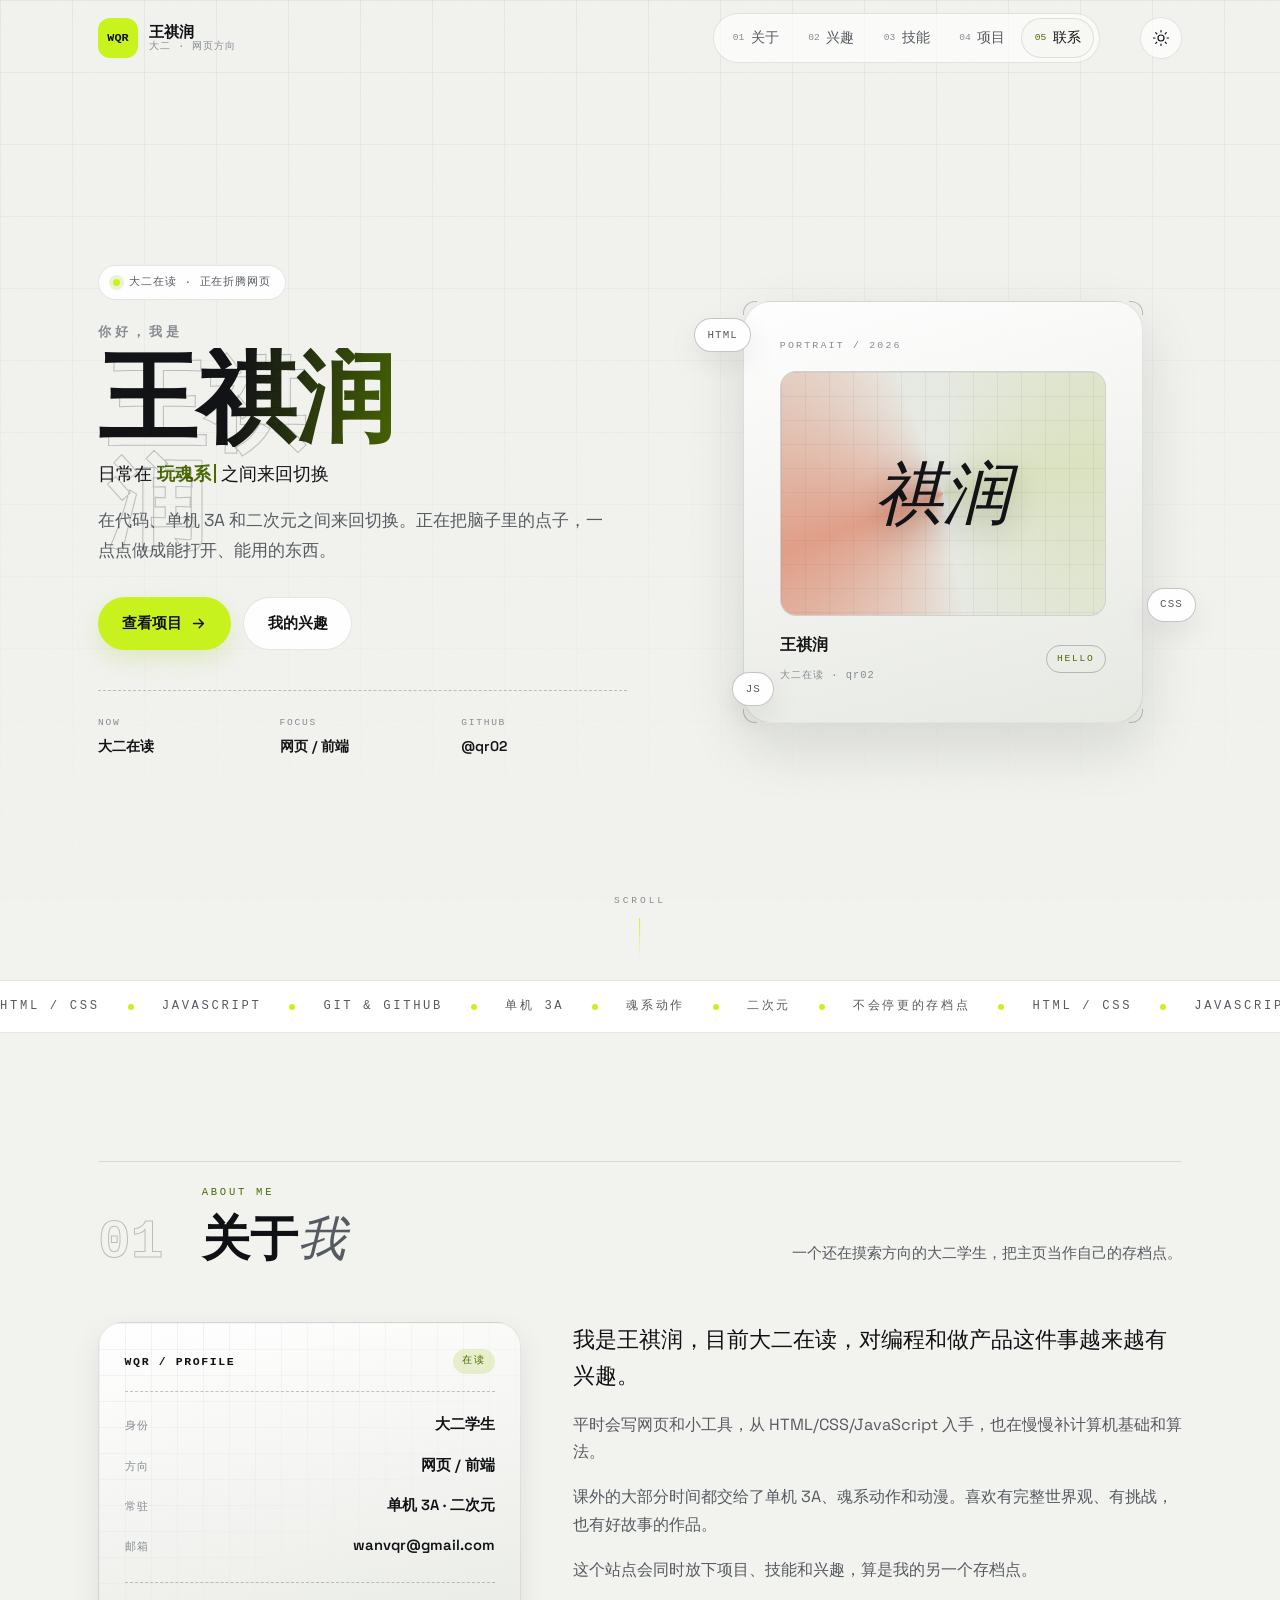
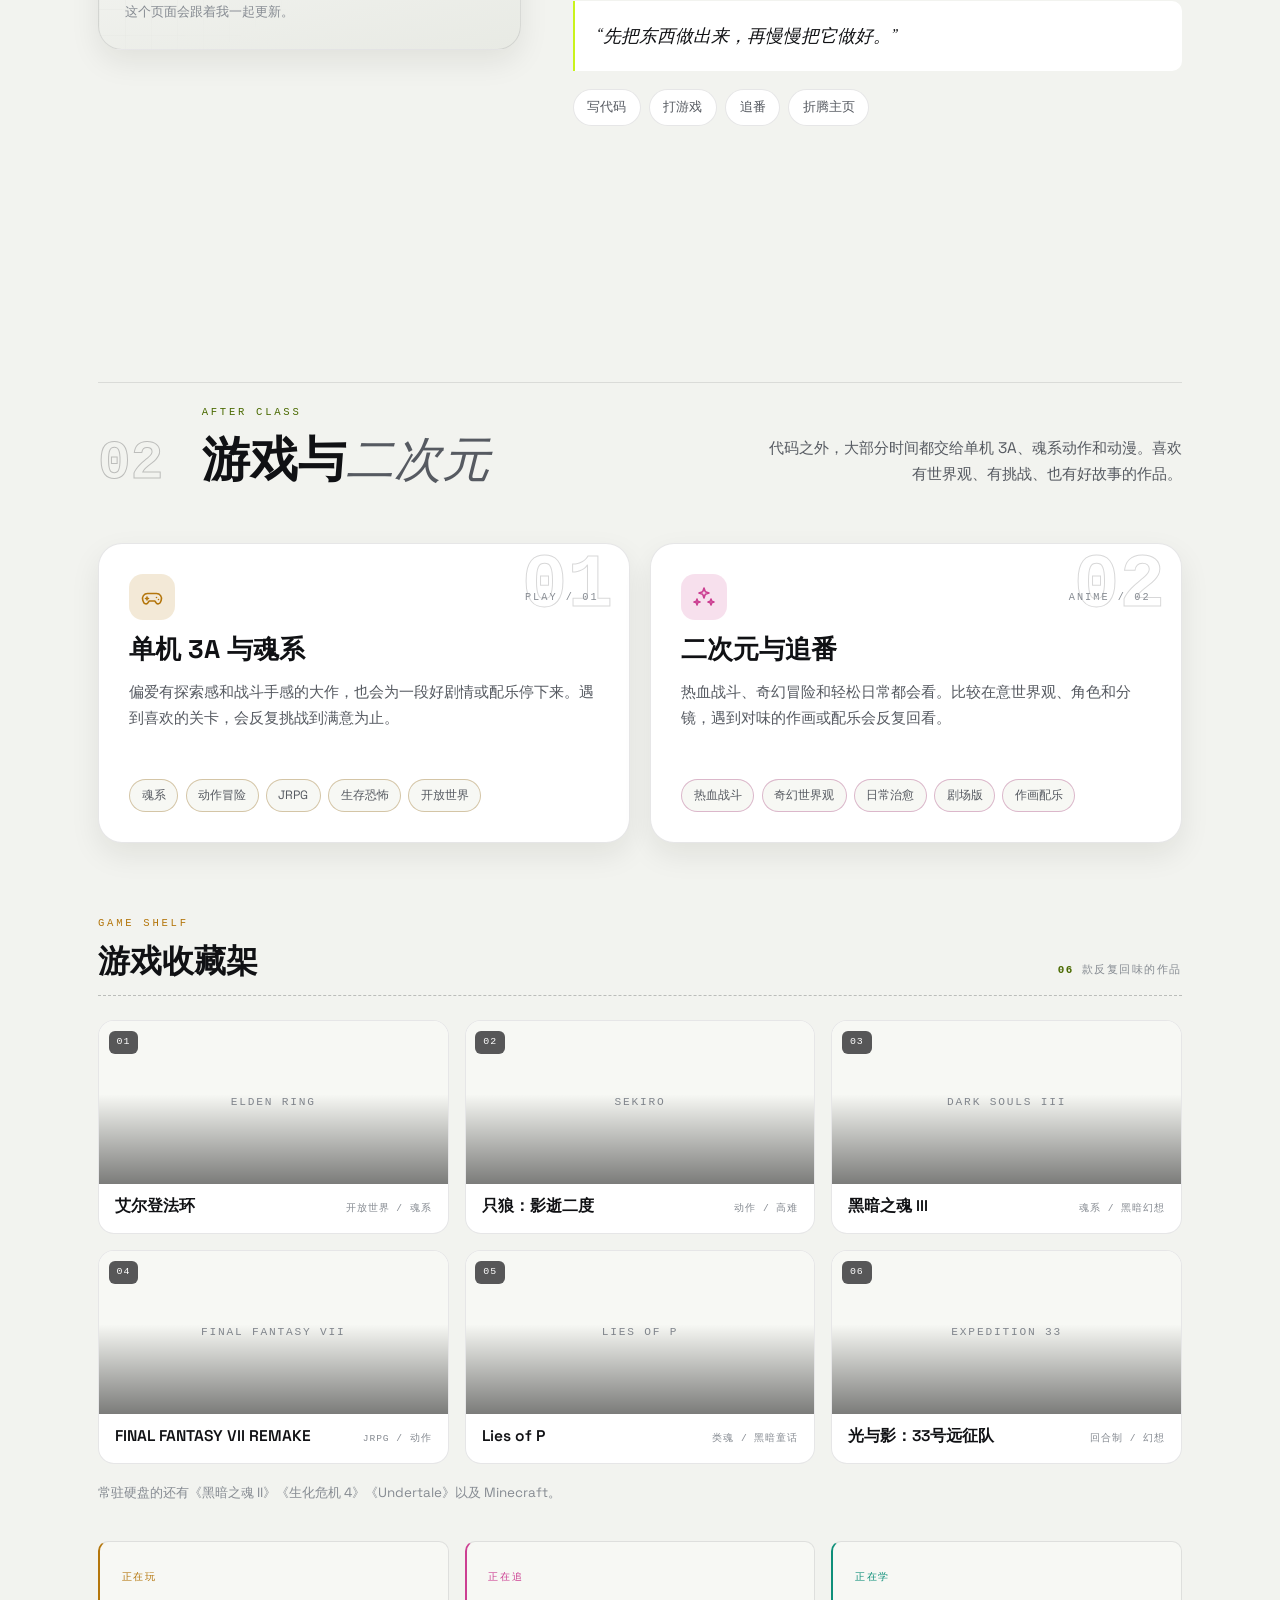
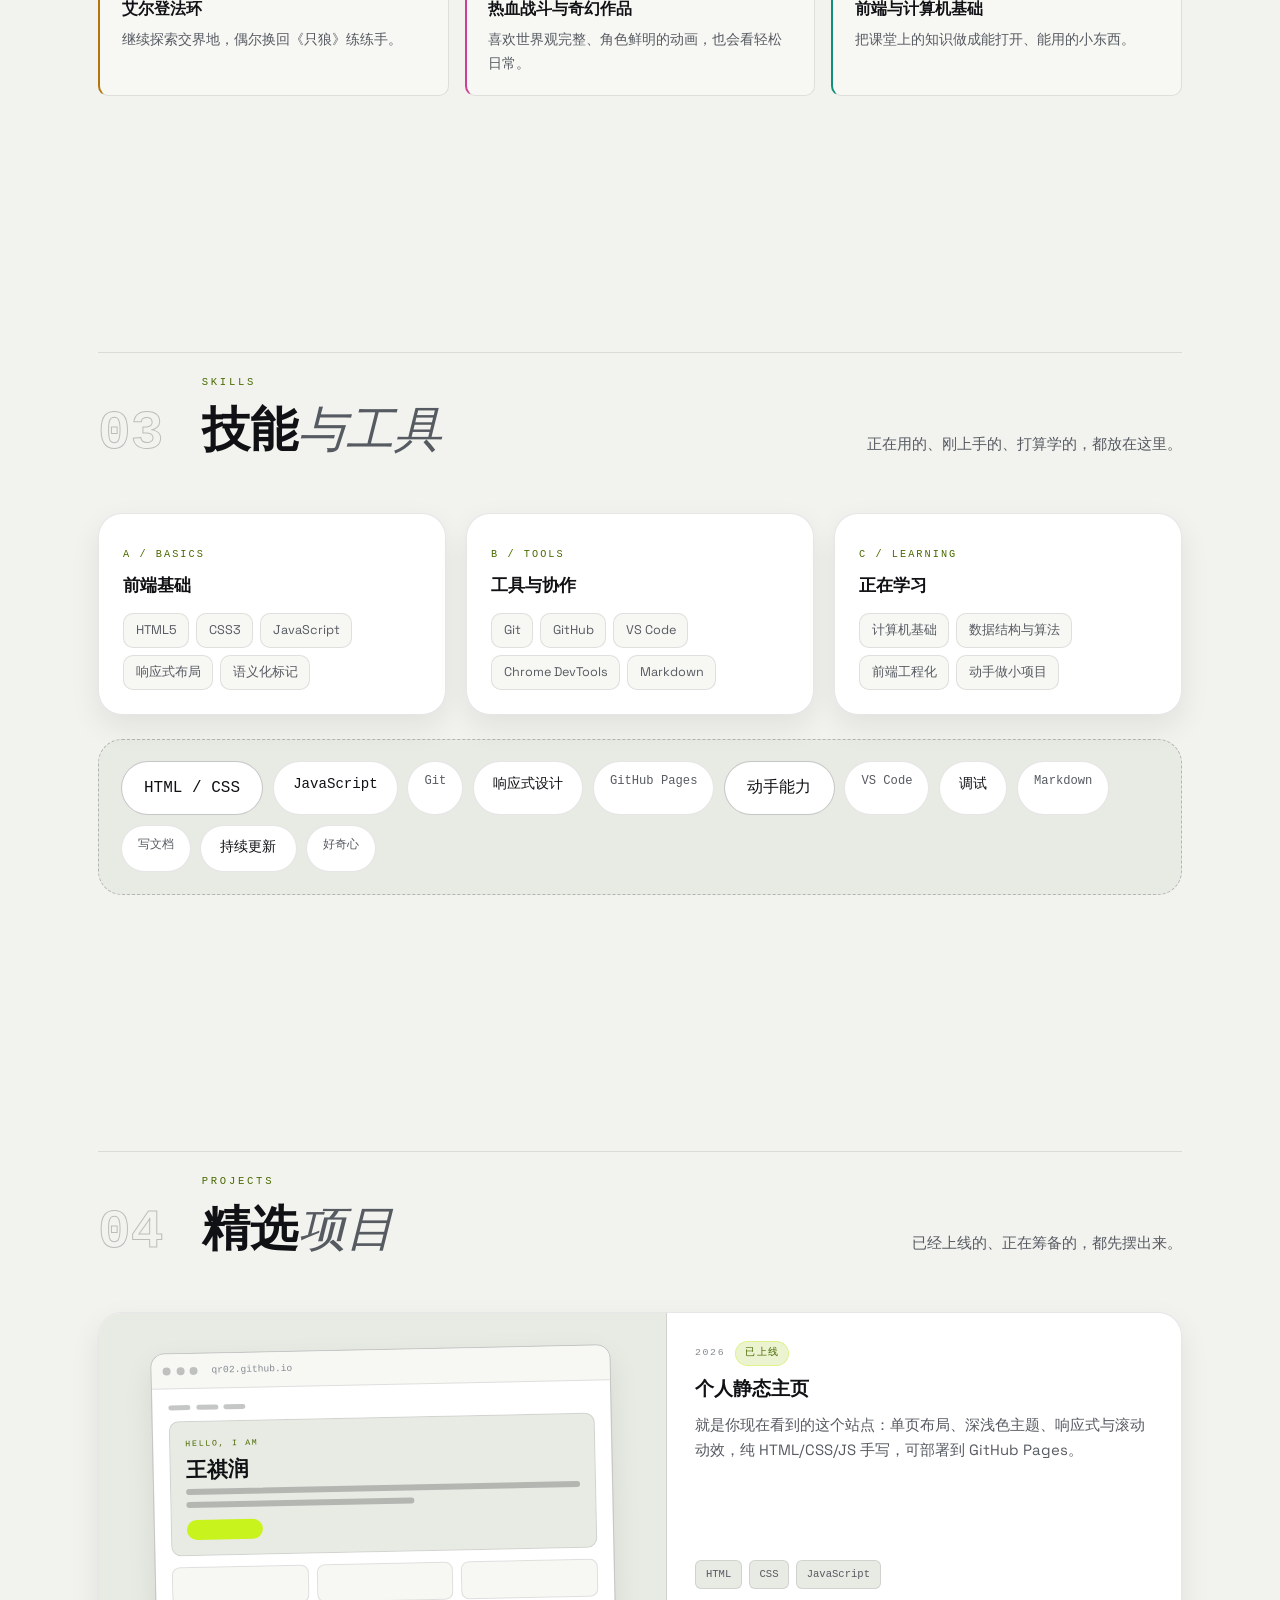
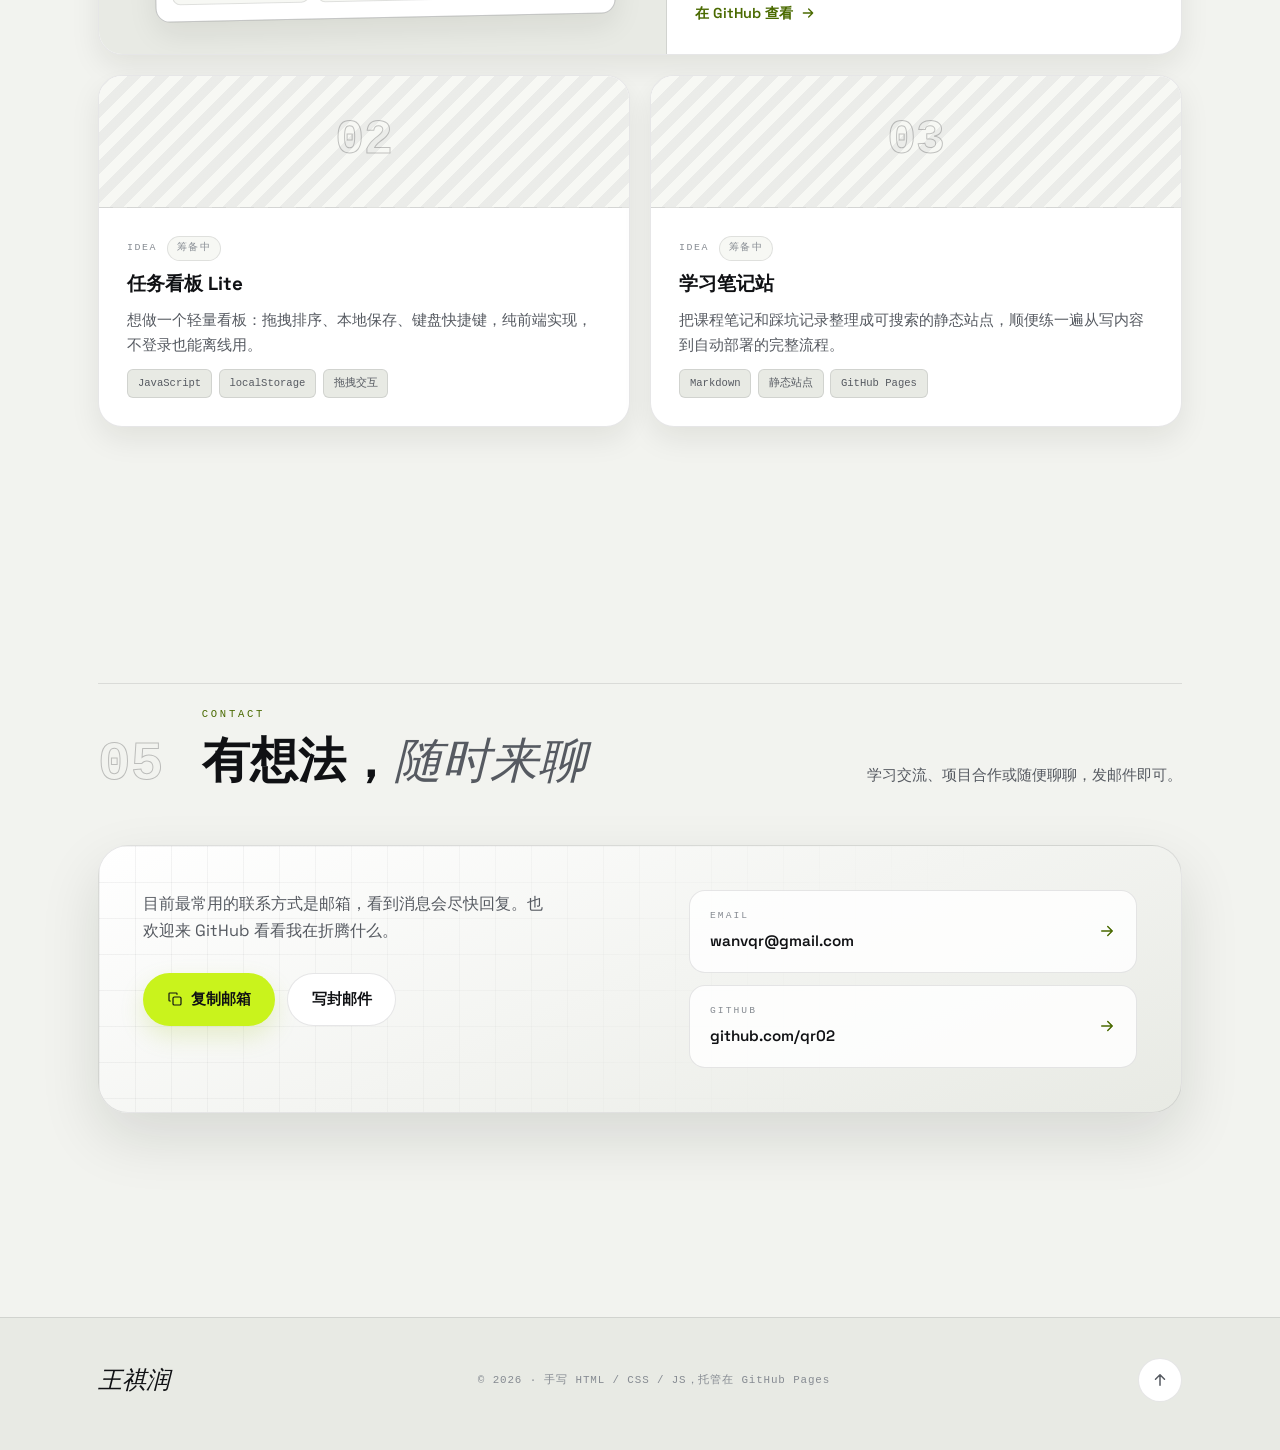
==== commit 80bee66b: "Redesign personal homepage with richer portfolio layout" ====
--- a/index.html
+++ b/index.html
@@ -3,86 +3,276 @@
 <head>
   <meta charset="UTF-8" />
   <meta name="viewport" content="width=device-width, initial-scale=1.0" />
-  <meta name="description" content="王祺润 · 大二学生 · 代码、单机 3A 与二次元" />
+  <meta name="description" content="王祺润的个人主页：大二在读，写网页，玩单机 3A，也追番。" />
+  <meta name="theme-color" content="#0a0b0d" id="themeColorMeta" />
   <title>王祺润 · 个人主页</title>
+  <link rel="icon" href="data:image/svg+xml,%3Csvg xmlns='http://www.w3.org/2000/svg' viewBox='0 0 64 64'%3E%3Crect width='64' height='64' rx='16' fill='%230a0b0d'/%3E%3Ctext x='32' y='42' text-anchor='middle' font-family='monospace' font-size='26' font-weight='700' fill='%23d4ff3f'%3EW%3C/text%3E%3C/svg%3E" />
+  <script>
+    (function () {
+      document.documentElement.classList.add("js");
+      try {
+        var stored = localStorage.getItem("personal-homepage-theme");
+        var theme = stored === "light" || stored === "dark"
+          ? stored
+          : (window.matchMedia("(prefers-color-scheme: light)").matches ? "light" : "dark");
+        document.documentElement.setAttribute("data-theme", theme);
+      } catch (error) {}
+    })();
+  </script>
   <link rel="preconnect" href="https://fonts.googleapis.com" />
   <link rel="preconnect" href="https://fonts.gstatic.com" crossorigin />
-  <link href="https://fonts.googleapis.com/css2?family=DM+Sans:ital,opsz,wght@0,9..40,400;0,9..40,500;0,9..40,600;0,9..40,700;1,9..40,400&family=Instrument+Serif:ital@0;1&display=swap" rel="stylesheet" />
+  <link href="https://fonts.googleapis.com/css2?family=Instrument+Serif:ital@0;1&family=Space+Grotesk:wght@400;500;600;700&display=swap" rel="stylesheet" />
   <link rel="stylesheet" href="css/style.css" />
 </head>
 <body>
+  <div class="page-progress" aria-hidden="true"><span id="scrollProgress"></span></div>
+  <div class="page-grid" aria-hidden="true"></div>
   <div class="noise" aria-hidden="true"></div>
 
-  <header class="site-header">
-    <a class="logo" href="#hero">WQR</a>
-    <nav class="nav" aria-label="主导航">
-      <a href="#about">关于</a>
-      <a href="#interests">兴趣</a>
-      <a href="#skills">技能</a>
-      <a href="#projects">项目</a>
-      <a href="#contact">联系</a>
-    </nav>
-    <button type="button" class="theme-toggle" id="themeToggle" aria-label="切换浅色/深色主题">
-      <span class="theme-icon theme-icon--sun" aria-hidden="true">
-        <svg width="20" height="20" viewBox="0 0 24 24" fill="none" stroke="currentColor" stroke-width="1.5"><circle cx="12" cy="12" r="4"/><path d="M12 2v2M12 20v2M4.93 4.93l1.41 1.41M17.66 17.66l1.41 1.41M2 12h2M20 12h2M4.93 19.07l1.41-1.41M17.66 6.34l1.41-1.41"/></svg>
-      </span>
-      <span class="theme-icon theme-icon--moon" aria-hidden="true">
-        <svg width="20" height="20" viewBox="0 0 24 24" fill="none" stroke="currentColor" stroke-width="1.5"><path d="M21 12.79A9 9 0 1 1 11.21 3 7 7 0 0 0 21 12.79z"/></svg>
-      </span>
-    </button>
-    <button type="button" class="nav-toggle" id="navToggle" aria-label="打开菜单" aria-expanded="false">
-      <span></span><span></span>
-    </button>
+  <a class="skip-link" href="#main">跳到主要内容</a>
+
+  <header class="site-header" id="siteHeader">
+    <div class="site-header__inner">
+      <a class="brand" href="#hero" aria-label="回到顶部">
+        <span class="brand__mark" aria-hidden="true">WQR</span>
+        <span class="brand__text">
+          <strong>王祺润</strong>
+          <em>大二 · 网页方向</em>
+        </span>
+      </a>
+
+      <nav class="nav" id="nav" aria-label="主导航">
+        <a class="nav__link" href="#about" data-nav="about"><span>01</span>关于</a>
+        <a class="nav__link" href="#interests" data-nav="interests"><span>02</span>兴趣</a>
+        <a class="nav__link" href="#skills" data-nav="skills"><span>03</span>技能</a>
+        <a class="nav__link" href="#projects" data-nav="projects"><span>04</span>项目</a>
+        <a class="nav__link" href="#contact" data-nav="contact"><span>05</span>联系</a>
+      </nav>
+
+      <div class="header-actions">
+        <button type="button" class="icon-btn theme-toggle" id="themeToggle" aria-label="切换浅色或深色主题">
+          <span class="theme-icon theme-icon--moon" aria-hidden="true">
+            <svg viewBox="0 0 24 24" fill="none" stroke="currentColor" stroke-width="1.6" stroke-linecap="round" stroke-linejoin="round"><path d="M21 12.79A9 9 0 1 1 11.21 3 7 7 0 0 0 21 12.79z" /></svg>
+          </span>
+          <span class="theme-icon theme-icon--sun" aria-hidden="true">
+            <svg viewBox="0 0 24 24" fill="none" stroke="currentColor" stroke-width="1.6" stroke-linecap="round" stroke-linejoin="round"><circle cx="12" cy="12" r="4" /><path d="M12 2v2M12 20v2M4.93 4.93l1.42 1.42M17.65 17.65l1.42 1.42M2 12h2M20 12h2M4.93 19.07l1.42-1.42M17.65 6.35l1.42-1.42" /></svg>
+          </span>
+        </button>
+        <button type="button" class="nav-toggle" id="navToggle" aria-label="打开菜单" aria-expanded="false" aria-controls="nav">
+          <span></span>
+          <span></span>
+        </button>
+      </div>
+    </div>
   </header>
 
-  <main>
-    <section id="hero" class="hero section">
-      <div class="hero__content reveal">
-        <p class="hero__eyebrow">你好，我是 · 大二</p>
-        <h1 class="hero__title"><span class="hero__name">王祺润</span></h1>
-        <p class="hero__tagline">在代码、单机 3A 和二次元之间来回切换。正在把脑子里的点子，一点点做成能打开、能用的东西。</p>
-        <div class="hero__actions">
-          <a href="#projects" class="btn btn--primary">查看项目</a>
-          <a href="#interests" class="btn btn--ghost">我的兴趣</a>
-        </div>
-        <div class="hero__now" aria-label="最近在玩">
-          <span class="hero__now-label">最近在玩</span>
-          <span class="hero__now-item">艾尔登法环</span>
-          <span class="hero__now-item">光与影：33号远征队</span>
-        </div>
-      </div>
-      <div class="hero__visual reveal reveal--delay">
-        <div class="avatar" role="img" aria-label="头像占位">
-          <span class="avatar__initials">祺润</span>
-          <div class="avatar__ring"></div>
-        </div>
-      </div>
+  <main id="main">
+    <!-- ============ Hero ============ -->
+    <section class="hero" id="hero">
+      <div class="hero__inner">
+        <div class="hero__copy">
+          <p class="status-chip reveal">
+            <span class="status-chip__dot" aria-hidden="true"></span>大二在读 · 正在折腾网页
+          </p>
+
+          <h1 class="hero__title reveal reveal--d1">
+            <span class="hero__greeting">你好，我是</span>
+            <span class="hero__name" data-outline="王祺润">王祺润</span>
+          </h1>
+
+          <p class="hero__role reveal reveal--d2">
+            日常在
+            <span class="typewriter" id="typewriter">写网页</span><span class="typewriter__caret" aria-hidden="true"></span>
+            之间来回切换
+          </p>
+
+          <p class="hero__tagline reveal reveal--d2">
+            在代码、单机 3A 和二次元之间来回切换。正在把脑子里的点子，一点点做成能打开、能用的东西。
+          </p>
+
+          <div class="hero__actions reveal reveal--d3">
+            <a class="btn btn--primary" href="#projects">
+              <span>查看项目</span>
+              <svg viewBox="0 0 24 24" fill="none" stroke="currentColor" stroke-width="2" stroke-linecap="round" stroke-linejoin="round" aria-hidden="true"><path d="M5 12h14M13 6l6 6-6 6" /></svg>
+            </a>
+            <a class="btn btn--ghost" href="#interests">
+              <span>我的兴趣</span>
+            </a>
+          </div>
+
+          <ul class="hero__meta reveal reveal--d3">
+            <li>
+              <span class="hero__meta-label">NOW</span>
+              <strong>大二在读</strong>
+            </li>
+            <li>
+              <span class="hero__meta-label">FOCUS</span>
+              <strong>网页 / 前端</strong>
+            </li>
+            <li>
+              <span class="hero__meta-label">GITHUB</span>
+              <strong>@qr02</strong>
+            </li>
+          </ul>
+        </div>
+
+        <div class="hero__visual reveal reveal--d2">
+          <figure class="portrait glow-card">
+            <span class="portrait__corner portrait__corner--tl" aria-hidden="true"></span>
+            <span class="portrait__corner portrait__corner--tr" aria-hidden="true"></span>
+            <span class="portrait__corner portrait__corner--bl" aria-hidden="true"></span>
+            <span class="portrait__corner portrait__corner--br" aria-hidden="true"></span>
+
+            <span class="portrait__label">PORTRAIT / 2026</span>
+
+            <div class="portrait__frame">
+              <div class="portrait__avatar" role="img" aria-label="头像占位：王祺润">
+                <span class="portrait__initials">祺润</span>
+              </div>
+            </div>
+
+            <figcaption class="portrait__caption">
+              <span>
+                <strong>王祺润</strong>
+                <em>大二在读 · qr02</em>
+              </span>
+              <span class="portrait__stamp">HELLO</span>
+            </figcaption>
+          </figure>
+
+          <span class="float-chip float-chip--html" aria-hidden="true">HTML</span>
+          <span class="float-chip float-chip--css" aria-hidden="true">CSS</span>
+          <span class="float-chip float-chip--js" aria-hidden="true">JS</span>
+        </div>
+      </div>
+
+      <a class="hero__scroll" href="#about">
+        <span>SCROLL</span>
+        <i aria-hidden="true"></i>
+      </a>
     </section>
 
-    <section id="about" class="section section--narrow">
-      <h2 class="section__title reveal">关于我</h2>
-      <div class="about reveal reveal--delay">
-        <p>我是王祺润，目前大二在读，对编程和做产品这件事越来越有兴趣。</p>
-        <p>平时会写网页和小工具，从 HTML/CSS/JavaScript 入手，也在慢慢补计算机基础和算法。</p>
-        <p>课外的大部分时间都交给了单机 3A、魂系动作和动漫。喜欢有完整世界观、有挑战，也有好故事的作品。</p>
-        <p>这个站点会同时放下项目、技能和兴趣，算是我的另一个存档点。</p>
+    <!-- ============ Marquee ============ -->
+    <div class="marquee" aria-hidden="true">
+      <div class="marquee__track">
+        <div class="marquee__group">
+          <span class="marquee__item">HTML / CSS</span>
+          <span class="marquee__dot"></span>
+          <span class="marquee__item">JavaScript</span>
+          <span class="marquee__dot"></span>
+          <span class="marquee__item">Git &amp; GitHub</span>
+          <span class="marquee__dot"></span>
+          <span class="marquee__item">单机 3A</span>
+          <span class="marquee__dot"></span>
+          <span class="marquee__item">魂系动作</span>
+          <span class="marquee__dot"></span>
+          <span class="marquee__item">二次元</span>
+          <span class="marquee__dot"></span>
+          <span class="marquee__item">不会停更的存档点</span>
+          <span class="marquee__dot"></span>
+        </div>
+        <div class="marquee__group">
+          <span class="marquee__item">HTML / CSS</span>
+          <span class="marquee__dot"></span>
+          <span class="marquee__item">JavaScript</span>
+          <span class="marquee__dot"></span>
+          <span class="marquee__item">Git &amp; GitHub</span>
+          <span class="marquee__dot"></span>
+          <span class="marquee__item">单机 3A</span>
+          <span class="marquee__dot"></span>
+          <span class="marquee__item">魂系动作</span>
+          <span class="marquee__dot"></span>
+          <span class="marquee__item">二次元</span>
+          <span class="marquee__dot"></span>
+          <span class="marquee__item">不会停更的存档点</span>
+          <span class="marquee__dot"></span>
+        </div>
+      </div>
+    </div>
+
+    <!-- ============ About ============ -->
+    <section class="section" id="about">
+      <header class="section-head reveal">
+        <span class="section-head__index" aria-hidden="true">01</span>
+        <div class="section-head__main">
+          <p class="section-head__kicker">ABOUT ME</p>
+          <h2 class="section-head__title">关于<em>我</em></h2>
+        </div>
+        <p class="section-head__lead">一个还在摸索方向的大二学生，把主页当作自己的存档点。</p>
+      </header>
+
+      <div class="about-layout">
+        <aside class="profile-card reveal">
+          <div class="profile-card__top">
+            <span class="profile-card__monogram">WQR / PROFILE</span>
+            <span class="profile-card__status">在读</span>
+          </div>
+          <dl class="profile-facts">
+            <div>
+              <dt>身份</dt>
+              <dd>大二学生</dd>
+            </div>
+            <div>
+              <dt>方向</dt>
+              <dd>网页 / 前端</dd>
+            </div>
+            <div>
+              <dt>常驻</dt>
+              <dd>单机 3A · 二次元</dd>
+            </div>
+            <div>
+              <dt>邮箱</dt>
+              <dd>wanvqr@gmail.com</dd>
+            </div>
+          </dl>
+          <p class="profile-card__note">这个页面会跟着我一起更新。</p>
+        </aside>
+
+        <div class="about-copy">
+          <p class="about-copy__lead reveal reveal--d1">
+            我是王祺润，目前大二在读，对编程和做产品这件事越来越有兴趣。
+          </p>
+          <p class="reveal reveal--d1">
+            平时会写网页和小工具，从 HTML/CSS/JavaScript 入手，也在慢慢补计算机基础和算法。
+          </p>
+          <p class="reveal reveal--d2">
+            课外的大部分时间都交给了单机 3A、魂系动作和动漫。喜欢有完整世界观、有挑战，也有好故事的作品。
+          </p>
+          <p class="reveal reveal--d2">
+            这个站点会同时放下项目、技能和兴趣，算是我的另一个存档点。
+          </p>
+
+          <blockquote class="about-quote reveal reveal--d3">
+            “先把东西做出来，再慢慢把它做好。”
+          </blockquote>
+
+          <ul class="about-tags reveal reveal--d3">
+            <li>写代码</li>
+            <li>打游戏</li>
+            <li>追番</li>
+            <li>折腾主页</li>
+          </ul>
+        </div>
       </div>
     </section>
 
-    <section id="interests" class="section">
-      <div class="section-heading reveal">
-        <div>
-          <p class="section__kicker">AFTER CLASS</p>
-          <h2 class="section__title">游戏与二次元</h2>
-        </div>
-        <p class="section__intro">代码之外，大部分时间都交给单机 3A、魂系动作和动漫。喜欢有世界观、有挑战、也有好故事的作品。</p>
-      </div>
+    <!-- ============ Interests ============ -->
+    <section class="section" id="interests">
+      <header class="section-head reveal">
+        <span class="section-head__index" aria-hidden="true">02</span>
+        <div class="section-head__main">
+          <p class="section-head__kicker">AFTER CLASS</p>
+          <h2 class="section-head__title">游戏与<em>二次元</em></h2>
+        </div>
+        <p class="section-head__lead">代码之外，大部分时间都交给单机 3A、魂系动作和动漫。喜欢有世界观、有挑战、也有好故事的作品。</p>
+      </header>
 
       <div class="interest-grid">
-        <article class="interest-card interest-card--games reveal">
+        <article class="interest-card interest-card--games glow-card reveal">
+          <span class="interest-card__watermark" aria-hidden="true">01</span>
           <div class="interest-card__top">
             <span class="interest-card__icon" aria-hidden="true">
-              <svg viewBox="0 0 24 24" fill="none" stroke="currentColor" stroke-width="1.6">
+              <svg viewBox="0 0 24 24" fill="none" stroke="currentColor" stroke-width="1.6" stroke-linecap="round" stroke-linejoin="round">
                 <path d="M7.5 8.5h9a5 5 0 0 1 4.7 6.7l-.8 2.1a2.4 2.4 0 0 1-4.1.7L14.8 16H9.2l-1.5 2a2.4 2.4 0 0 1-4.1-.7l-.8-2.1A5 5 0 0 1 7.5 8.5Z" />
                 <path d="M7 12v3M5.5 13.5h3M16.5 12.5h.01M18.5 14.5h.01" />
               </svg>
@@ -100,10 +290,11 @@
           </ul>
         </article>
 
-        <article class="interest-card interest-card--anime reveal reveal--delay">
+        <article class="interest-card interest-card--anime glow-card reveal reveal--d1">
+          <span class="interest-card__watermark" aria-hidden="true">02</span>
           <div class="interest-card__top">
             <span class="interest-card__icon" aria-hidden="true">
-              <svg viewBox="0 0 24 24" fill="none" stroke="currentColor" stroke-width="1.6">
+              <svg viewBox="0 0 24 24" fill="none" stroke="currentColor" stroke-width="1.6" stroke-linecap="round" stroke-linejoin="round">
                 <path d="m12 3 1.3 3.7L17 8l-3.7 1.3L12 13l-1.3-3.7L7 8l3.7-1.3L12 3Z" />
                 <path d="m19 14 .8 2.2L22 17l-2.2.8L19 20l-.8-2.2L16 17l2.2-.8L19 14ZM5 14l.7 2.3L8 17l-2.3.7L5 20l-.7-2.3L2 17l2.3-.7L5 14Z" />
               </svg>
@@ -122,51 +313,55 @@
         </article>
       </div>
 
-      <div class="game-shelf reveal">
-        <div class="game-shelf__head">
+      <div class="game-shelf">
+        <div class="game-shelf__head reveal">
           <div>
-            <p class="section__kicker section__kicker--warm">GAME SHELF</p>
+            <p class="section-head__kicker section-head__kicker--warm">GAME SHELF</p>
             <h3 class="game-shelf__title">游戏收藏架</h3>
           </div>
-          <p class="game-shelf__note">最近在玩，也顺便记下反复回味的作品</p>
+          <p class="game-shelf__note"><span>06</span> 款反复回味的作品</p>
         </div>
 
         <div class="game-grid">
-          <article class="game-card">
+          <article class="game-card glow-card reveal">
             <div class="game-card__cover">
+              <span class="game-card__rank">01</span>
               <span class="game-card__fallback" aria-hidden="true">ELDEN RING</span>
               <img src="https://cdn.akamai.steamstatic.com/steam/apps/1245620/header.jpg" alt="《艾尔登法环》游戏封面" loading="lazy" decoding="async" />
             </div>
             <div class="game-card__body">
               <h4 class="game-card__title">艾尔登法环</h4>
-              <p class="game-card__meta">ELDEN RING · 开放世界 / 魂系</p>
+              <p class="game-card__meta">开放世界 / 魂系</p>
             </div>
           </article>
 
-          <article class="game-card">
+          <article class="game-card glow-card reveal reveal--d1">
             <div class="game-card__cover">
+              <span class="game-card__rank">02</span>
               <span class="game-card__fallback" aria-hidden="true">SEKIRO</span>
               <img src="https://cdn.akamai.steamstatic.com/steam/apps/814380/header.jpg" alt="《只狼：影逝二度》游戏封面" loading="lazy" decoding="async" />
             </div>
             <div class="game-card__body">
               <h4 class="game-card__title">只狼：影逝二度</h4>
-              <p class="game-card__meta">SEKIRO · 动作 / 高难</p>
+              <p class="game-card__meta">动作 / 高难</p>
             </div>
           </article>
 
-          <article class="game-card">
+          <article class="game-card glow-card reveal reveal--d2">
             <div class="game-card__cover">
+              <span class="game-card__rank">03</span>
               <span class="game-card__fallback" aria-hidden="true">DARK SOULS III</span>
               <img src="https://cdn.akamai.steamstatic.com/steam/apps/374320/header.jpg" alt="《黑暗之魂 III》游戏封面" loading="lazy" decoding="async" />
             </div>
             <div class="game-card__body">
               <h4 class="game-card__title">黑暗之魂 III</h4>
-              <p class="game-card__meta">DARK SOULS III · 魂系</p>
+              <p class="game-card__meta">魂系 / 黑暗幻想</p>
             </div>
           </article>
 
-          <article class="game-card">
+          <article class="game-card glow-card reveal">
             <div class="game-card__cover">
+              <span class="game-card__rank">04</span>
               <span class="game-card__fallback" aria-hidden="true">FINAL FANTASY VII</span>
               <img src="https://cdn.akamai.steamstatic.com/steam/apps/1462040/header.jpg" alt="《FINAL FANTASY VII REMAKE》游戏封面" loading="lazy" decoding="async" />
             </div>
@@ -176,8 +371,9 @@
             </div>
           </article>
 
-          <article class="game-card">
+          <article class="game-card glow-card reveal reveal--d1">
             <div class="game-card__cover">
+              <span class="game-card__rank">05</span>
               <span class="game-card__fallback" aria-hidden="true">LIES OF P</span>
               <img src="https://cdn.akamai.steamstatic.com/steam/apps/1627720/header.jpg" alt="《Lies of P》游戏封面" loading="lazy" decoding="async" />
             </div>
@@ -187,8 +383,9 @@
             </div>
           </article>
 
-          <article class="game-card">
+          <article class="game-card glow-card reveal reveal--d2">
             <div class="game-card__cover">
+              <span class="game-card__rank">06</span>
               <span class="game-card__fallback" aria-hidden="true">EXPEDITION 33</span>
               <img src="https://cdn.akamai.steamstatic.com/steam/apps/1903340/header.jpg" alt="《光与影：33号远征队》游戏封面" loading="lazy" decoding="async" />
             </div>
@@ -198,21 +395,22 @@
             </div>
           </article>
         </div>
-        <p class="game-shelf__more">常驻硬盘的还有《黑暗之魂 II》《生化危机 4》《Undertale》以及 Minecraft。</p>
-      </div>
-
-      <div class="now-grid reveal">
-        <div class="now-item">
+
+        <p class="game-shelf__more reveal">常驻硬盘的还有《黑暗之魂 II》《生化危机 4》《Undertale》以及 Minecraft。</p>
+      </div>
+
+      <div class="now-grid">
+        <div class="now-item now-item--play reveal">
           <span class="now-item__label">正在玩</span>
           <strong>艾尔登法环</strong>
           <p>继续探索交界地，偶尔换回《只狼》练练手。</p>
         </div>
-        <div class="now-item">
+        <div class="now-item now-item--anime reveal reveal--d1">
           <span class="now-item__label">正在追</span>
           <strong>热血战斗与奇幻作品</strong>
           <p>喜欢世界观完整、角色鲜明的动画，也会看轻松日常。</p>
         </div>
-        <div class="now-item">
+        <div class="now-item now-item--learn reveal reveal--d2">
           <span class="now-item__label">正在学</span>
           <strong>前端与计算机基础</strong>
           <p>把课堂上的知识做成能打开、能用的小东西。</p>
@@ -220,93 +418,214 @@
       </div>
     </section>
 
-    <section id="skills" class="section">
-      <h2 class="section__title reveal">技能</h2>
-      <div class="skills reveal reveal--delay" role="list">
-        <span class="skill-tag" role="listitem">HTML / CSS</span>
-        <span class="skill-tag" role="listitem">JavaScript</span>
-        <span class="skill-tag" role="listitem">TypeScript</span>
-        <span class="skill-tag" role="listitem">React</span>
-        <span class="skill-tag" role="listitem">Node.js</span>
-        <span class="skill-tag" role="listitem">Git</span>
-        <span class="skill-tag" role="listitem">REST API</span>
-        <span class="skill-tag" role="listitem">响应式设计</span>
-        <span class="skill-tag" role="listitem">Figma</span>
-        <span class="skill-tag" role="listitem">CI/CD</span>
-        <span class="skill-tag" role="listitem">性能优化</span>
-        <span class="skill-tag" role="listitem">无障碍 (a11y)</span>
+    <!-- ============ Skills ============ -->
+    <section class="section" id="skills">
+      <header class="section-head reveal">
+        <span class="section-head__index" aria-hidden="true">03</span>
+        <div class="section-head__main">
+          <p class="section-head__kicker">SKILLS</p>
+          <h2 class="section-head__title">技能<em>与工具</em></h2>
+        </div>
+        <p class="section-head__lead">正在用的、刚上手的、打算学的，都放在这里。</p>
+      </header>
+
+      <div class="skill-groups">
+        <article class="skill-group glow-card reveal">
+          <span class="skill-group__num">A / BASICS</span>
+          <h3 class="skill-group__title">前端基础</h3>
+          <ul class="skill-chips">
+            <li>HTML5</li>
+            <li>CSS3</li>
+            <li>JavaScript</li>
+            <li>响应式布局</li>
+            <li>语义化标记</li>
+          </ul>
+        </article>
+
+        <article class="skill-group glow-card reveal reveal--d1">
+          <span class="skill-group__num">B / TOOLS</span>
+          <h3 class="skill-group__title">工具与协作</h3>
+          <ul class="skill-chips">
+            <li>Git</li>
+            <li>GitHub</li>
+            <li>VS Code</li>
+            <li>Chrome DevTools</li>
+            <li>Markdown</li>
+          </ul>
+        </article>
+
+        <article class="skill-group glow-card reveal reveal--d2">
+          <span class="skill-group__num">C / LEARNING</span>
+          <h3 class="skill-group__title">正在学习</h3>
+          <ul class="skill-chips">
+            <li>计算机基础</li>
+            <li>数据结构与算法</li>
+            <li>前端工程化</li>
+            <li>动手做小项目</li>
+          </ul>
+        </article>
+      </div>
+
+      <div class="skill-cloud reveal">
+        <span class="cloud-tag cloud-tag--xl">HTML / CSS</span>
+        <span class="cloud-tag cloud-tag--lg">JavaScript</span>
+        <span class="cloud-tag">Git</span>
+        <span class="cloud-tag cloud-tag--lg">响应式设计</span>
+        <span class="cloud-tag">GitHub Pages</span>
+        <span class="cloud-tag cloud-tag--xl">动手能力</span>
+        <span class="cloud-tag">VS Code</span>
+        <span class="cloud-tag cloud-tag--lg">调试</span>
+        <span class="cloud-tag">Markdown</span>
+        <span class="cloud-tag">写文档</span>
+        <span class="cloud-tag cloud-tag--lg">持续更新</span>
+        <span class="cloud-tag">好奇心</span>
       </div>
     </section>
 
-    <section id="projects" class="section">
-      <h2 class="section__title reveal">精选项目</h2>
+    <!-- ============ Projects ============ -->
+    <section class="section" id="projects">
+      <header class="section-head reveal">
+        <span class="section-head__index" aria-hidden="true">04</span>
+        <div class="section-head__main">
+          <p class="section-head__kicker">PROJECTS</p>
+          <h2 class="section-head__title">精选<em>项目</em></h2>
+        </div>
+        <p class="section-head__lead">已经上线的、正在筹备的，都先摆出来。</p>
+      </header>
+
       <div class="projects-grid">
-        <article class="project-card reveal">
-          <div class="project-card__meta">
-            <span class="project-card__year">2025</span>
-            <span class="project-card__type">Web App</span>
-          </div>
-          <h3 class="project-card__title">任务看板 Lite</h3>
-          <p class="project-card__desc">轻量看板应用，支持拖拽排序、本地持久化与键盘快捷键，纯前端实现，可离线使用。</p>
-          <ul class="project-card__tags">
-            <li>Vue 3</li>
-            <li>IndexedDB</li>
-            <li>PWA</li>
-          </ul>
-          <a href="#" class="project-card__link">查看详情 →</a>
-        </article>
-
-        <article class="project-card reveal reveal--delay">
-          <div class="project-card__meta">
-            <span class="project-card__year">2024</span>
-            <span class="project-card__type">Open Source</span>
-          </div>
-          <h3 class="project-card__title">CLI 脚手架工具</h3>
-          <p class="project-card__desc">一键生成符合团队规范的项目模板，内置 ESLint、测试与 GitHub Actions 工作流配置。</p>
-          <ul class="project-card__tags">
-            <li>Node.js</li>
-            <li>Commander</li>
-            <li>GitHub Actions</li>
-          </ul>
-          <a href="#" class="project-card__link">查看详情 →</a>
-        </article>
-
-        <article class="project-card reveal reveal--delay-2">
-          <div class="project-card__meta">
-            <span class="project-card__year">2024</span>
-            <span class="project-card__type">Design</span>
-          </div>
-          <h3 class="project-card__title">个人静态主页</h3>
-          <p class="project-card__desc">就是你现在看到的这个站点：单页布局、深浅色主题、响应式与滚动动效，纯 HTML/CSS/JS，可部署到 GitHub Pages。</p>
-          <ul class="project-card__tags">
-            <li>HTML</li>
-            <li>CSS</li>
-            <li>JavaScript</li>
-          </ul>
-          <a href="https://github.com/qr02" class="project-card__link" target="_blank" rel="noopener noreferrer">在 GitHub 查看 →</a>
+        <article class="project-card project-card--featured glow-card reveal">
+          <div class="project-card__preview">
+            <div class="browser" aria-hidden="true">
+              <div class="browser__bar">
+                <span></span><span></span><span></span>
+                <em>qr02.github.io</em>
+              </div>
+              <div class="browser__view">
+                <div class="browser__nav"><i></i><i></i><i></i></div>
+                <div class="browser__hero">
+                  <span class="browser__eyebrow">HELLO, I AM</span>
+                  <span class="browser__title">王祺润</span>
+                  <span class="browser__line"></span>
+                  <span class="browser__line browser__line--short"></span>
+                  <span class="browser__btn"></span>
+                </div>
+                <div class="browser__cards"><span></span><span></span><span></span></div>
+              </div>
+            </div>
+          </div>
+
+          <div class="project-card__body">
+            <div class="project-card__meta">
+              <span>2026</span>
+              <span class="badge badge--live">已上线</span>
+            </div>
+            <h3 class="project-card__title">个人静态主页</h3>
+            <p class="project-card__desc">就是你现在看到的这个站点：单页布局、深浅色主题、响应式与滚动动效，纯 HTML/CSS/JS 手写，可部署到 GitHub Pages。</p>
+            <ul class="project-card__tags">
+              <li>HTML</li>
+              <li>CSS</li>
+              <li>JavaScript</li>
+            </ul>
+            <a class="project-card__link" href="https://github.com/qr02" target="_blank" rel="noopener noreferrer">
+              在 GitHub 查看
+              <svg viewBox="0 0 24 24" fill="none" stroke="currentColor" stroke-width="2" stroke-linecap="round" stroke-linejoin="round" aria-hidden="true"><path d="M5 12h14M13 6l6 6-6 6" /></svg>
+            </a>
+          </div>
+        </article>
+
+        <article class="project-card glow-card reveal">
+          <div class="project-card__banner" aria-hidden="true"><span>02</span></div>
+          <div class="project-card__body">
+            <div class="project-card__meta">
+              <span>IDEA</span>
+              <span class="badge badge--plan">筹备中</span>
+            </div>
+            <h3 class="project-card__title">任务看板 Lite</h3>
+            <p class="project-card__desc">想做一个轻量看板：拖拽排序、本地保存、键盘快捷键，纯前端实现，不登录也能离线用。</p>
+            <ul class="project-card__tags">
+              <li>JavaScript</li>
+              <li>localStorage</li>
+              <li>拖拽交互</li>
+            </ul>
+          </div>
+        </article>
+
+        <article class="project-card glow-card reveal reveal--d1">
+          <div class="project-card__banner" aria-hidden="true"><span>03</span></div>
+          <div class="project-card__body">
+            <div class="project-card__meta">
+              <span>IDEA</span>
+              <span class="badge badge--plan">筹备中</span>
+            </div>
+            <h3 class="project-card__title">学习笔记站</h3>
+            <p class="project-card__desc">把课程笔记和踩坑记录整理成可搜索的静态站点，顺便练一遍从写内容到自动部署的完整流程。</p>
+            <ul class="project-card__tags">
+              <li>Markdown</li>
+              <li>静态站点</li>
+              <li>GitHub Pages</li>
+            </ul>
+          </div>
         </article>
       </div>
     </section>
 
-    <section id="contact" class="section section--narrow">
-      <h2 class="section__title reveal">联系我</h2>
-      <p class="contact__lead reveal reveal--delay">学习交流、项目合作或随便聊聊，发邮件即可。</p>
-      <div class="contact-links reveal reveal--delay">
-        <a class="contact-link" href="mailto:wanvqr@gmail.com">
-          <span class="contact-link__label">Email</span>
-          <span class="contact-link__value">wanvqr@gmail.com</span>
-        </a>
-        <a class="contact-link" href="https://github.com/qr02" target="_blank" rel="noopener noreferrer">
-          <span class="contact-link__label">GitHub</span>
-          <span class="contact-link__value">@qr02</span>
-        </a>
+    <!-- ============ Contact ============ -->
+    <section class="section" id="contact">
+      <header class="section-head reveal">
+        <span class="section-head__index" aria-hidden="true">05</span>
+        <div class="section-head__main">
+          <p class="section-head__kicker">CONTACT</p>
+          <h2 class="section-head__title">有想法，<em>随时来聊</em></h2>
+        </div>
+        <p class="section-head__lead">学习交流、项目合作或随便聊聊，发邮件即可。</p>
+      </header>
+
+      <div class="contact-panel glow-card reveal">
+        <div class="contact-panel__main">
+          <p class="contact-panel__lead">目前最常用的联系方式是邮箱，看到消息会尽快回复。也欢迎来 GitHub 看看我在折腾什么。</p>
+          <div class="contact-panel__actions">
+            <button type="button" class="btn btn--primary" id="copyEmail" data-email="wanvqr@gmail.com">
+              <svg viewBox="0 0 24 24" fill="none" stroke="currentColor" stroke-width="1.8" stroke-linecap="round" stroke-linejoin="round" aria-hidden="true"><rect x="9" y="9" width="12" height="12" rx="2" /><path d="M5 15H4a1 1 0 0 1-1-1V4a1 1 0 0 1 1-1h10a1 1 0 0 1 1 1v1" /></svg>
+              <span>复制邮箱</span>
+            </button>
+            <a class="btn btn--ghost" href="mailto:wanvqr@gmail.com">
+              <span>写封邮件</span>
+            </a>
+          </div>
+        </div>
+
+        <div class="contact-panel__links">
+          <a class="contact-card" href="mailto:wanvqr@gmail.com">
+            <span>
+              <span class="contact-card__label">EMAIL</span>
+              <strong>wanvqr@gmail.com</strong>
+            </span>
+            <svg viewBox="0 0 24 24" fill="none" stroke="currentColor" stroke-width="2" stroke-linecap="round" stroke-linejoin="round" aria-hidden="true"><path d="M5 12h14M13 6l6 6-6 6" /></svg>
+          </a>
+          <a class="contact-card" href="https://github.com/qr02" target="_blank" rel="noopener noreferrer">
+            <span>
+              <span class="contact-card__label">GITHUB</span>
+              <strong>github.com/qr02</strong>
+            </span>
+            <svg viewBox="0 0 24 24" fill="none" stroke="currentColor" stroke-width="2" stroke-linecap="round" stroke-linejoin="round" aria-hidden="true"><path d="M5 12h14M13 6l6 6-6 6" /></svg>
+          </a>
+        </div>
       </div>
     </section>
   </main>
 
   <footer class="site-footer">
-    <p>© <span id="year"></span> 王祺润 · 用 ❤ 与静态 HTML 构建</p>
+    <div class="site-footer__inner">
+      <p class="site-footer__brand">王祺润</p>
+      <p class="site-footer__meta">© <span id="year"></span> · 手写 HTML / CSS / JS，托管在 GitHub Pages</p>
+      <button type="button" class="to-top" id="toTop" aria-label="回到顶部">
+        <svg viewBox="0 0 24 24" fill="none" stroke="currentColor" stroke-width="2" stroke-linecap="round" stroke-linejoin="round" aria-hidden="true"><path d="M12 19V5M6 11l6-6 6 6" /></svg>
+      </button>
+    </div>
   </footer>
+
+  <div class="toast" id="toast" role="status" aria-live="polite"></div>
 
   <script src="js/main.js"></script>
 </body>
--- a/css/style.css
+++ b/css/style.css
@@ -1,61 +1,80 @@
-/* —— Design tokens —— */
+/* =========================================================
+   王祺润 · 个人主页
+   01 Tokens / 02 Base / 03 Backdrop / 04 Components
+   05 Header / 06 Hero / 07 Marquee / 08 Sections
+   09 About / 10 Interests / 11 Skills / 12 Projects
+   13 Contact / 14 Footer / 15 Responsive / 16 Motion
+   ========================================================= */
+
+/* ---------- 01 Tokens ---------- */
 :root {
-  --font-sans: "DM Sans", system-ui, sans-serif;
-  --font-serif: "Instrument Serif", Georgia, serif;
-
-  --radius-sm: 8px;
-  --radius-md: 14px;
+  --font-sans: "Space Grotesk", "PingFang SC", "HarmonyOS Sans SC", "Microsoft YaHei", system-ui, -apple-system, sans-serif;
+  --font-serif: "Instrument Serif", "Songti SC", "STSong", Georgia, serif;
+  --font-mono: ui-monospace, "SFMono-Regular", "Cascadia Mono", Consolas, "Liberation Mono", monospace;
+
+  --radius-xs: 6px;
+  --radius-sm: 10px;
+  --radius-md: 16px;
   --radius-lg: 24px;
-  --radius-full: 9999px;
-
-  --ease-out: cubic-bezier(0.22, 1, 0.36, 1);
-  --duration: 0.35s;
-
-  --header-h: 72px;
-  --max-w: 1120px;
-  --max-w-narrow: 680px;
+  --radius-full: 999px;
+
+  --ease: cubic-bezier(0.22, 1, 0.36, 1);
+  --dur: 0.4s;
+
+  --header-h: 76px;
+  --max-w: 1180px;
+  --gutter: clamp(1.25rem, 4vw, 3rem);
 }
 
 [data-theme="dark"] {
-  --bg: #0c0d10;
-  --bg-elevated: #14161c;
-  --bg-card: #181a22;
-  --text: #f2f3f5;
-  --text-muted: #9ca3af;
-  --text-faint: #6b7280;
-  --border: rgba(255, 255, 255, 0.08);
-  --accent: #7c9cff;
-  --accent-soft: rgba(124, 156, 255, 0.15);
-  --accent-glow: rgba(124, 156, 255, 0.35);
-  --accent-game: #f2b05f;
-  --accent-anime: #ef83b5;
-  --accent-mint: #67cdb8;
-  --gradient-hero: radial-gradient(ellipse 80% 60% at 70% 20%, rgba(124, 156, 255, 0.12), transparent 55%),
-    radial-gradient(ellipse 50% 40% at 10% 80%, rgba(167, 139, 250, 0.08), transparent 50%);
-  --shadow-card: 0 4px 24px rgba(0, 0, 0, 0.4);
-  --noise-opacity: 0.04;
+  --bg: #0a0b0d;
+  --bg-2: #101216;
+  --surface: #14161b;
+  --surface-2: #1a1d23;
+  --text: #f3f4f0;
+  --text-muted: #a1a5aa;
+  --text-faint: #70757c;
+  --border: rgba(255, 255, 255, 0.09);
+  --border-strong: rgba(255, 255, 255, 0.2);
+  --accent: #d4ff3f;
+  --accent-text: #d4ff3f;
+  --on-accent: #0a0b0d;
+  --accent-soft: rgba(212, 255, 63, 0.14);
+  --coral: #ff7a4d;
+  --mint: #57e6c4;
+  --pink: #ff8fd0;
+  --amber: #ffb648;
+  --grid-line: rgba(255, 255, 255, 0.045);
+  --shadow: 0 24px 60px rgba(0, 0, 0, 0.55);
+  --shadow-soft: 0 12px 30px rgba(0, 0, 0, 0.35);
+  --noise-opacity: 0.05;
 }
 
 [data-theme="light"] {
-  --bg: #f8f7f4;
-  --bg-elevated: #ffffff;
-  --bg-card: #ffffff;
-  --text: #1a1a1f;
-  --text-muted: #5c5f66;
-  --text-faint: #9ca3af;
-  --border: rgba(0, 0, 0, 0.08);
-  --accent: #4f6ef7;
-  --accent-soft: rgba(79, 110, 247, 0.12);
-  --accent-glow: rgba(79, 110, 247, 0.25);
-  --accent-game: #c87520;
-  --accent-anime: #c4457e;
-  --accent-mint: #20857a;
-  --gradient-hero: radial-gradient(ellipse 80% 60% at 70% 20%, rgba(79, 110, 247, 0.1), transparent 55%),
-    radial-gradient(ellipse 50% 40% at 10% 80%, rgba(124, 156, 255, 0.06), transparent 50%);
-  --shadow-card: 0 8px 32px rgba(0, 0, 0, 0.06);
-  --noise-opacity: 0.03;
-}
-
+  --bg: #f2f3ef;
+  --bg-2: #e8eae4;
+  --surface: #ffffff;
+  --surface-2: #f7f8f4;
+  --text: #101114;
+  --text-muted: #565a61;
+  --text-faint: #868b92;
+  --border: rgba(16, 17, 20, 0.1);
+  --border-strong: rgba(16, 17, 20, 0.24);
+  --accent: #c9f31c;
+  --accent-text: #4a6a00;
+  --on-accent: #101114;
+  --accent-soft: rgba(150, 190, 0, 0.18);
+  --coral: #d9491f;
+  --mint: #0e8f79;
+  --pink: #cc3f92;
+  --amber: #b4760c;
+  --grid-line: rgba(16, 17, 20, 0.05);
+  --shadow: 0 24px 60px rgba(20, 22, 18, 0.12);
+  --shadow-soft: 0 12px 30px rgba(20, 22, 18, 0.08);
+  --noise-opacity: 0.035;
+}
+
+/* ---------- 02 Base ---------- */
 *,
 *::before,
 *::after {
@@ -63,30 +82,52 @@
 }
 
 html {
+  background: var(--bg);
   scroll-behavior: smooth;
-  scroll-padding-top: calc(var(--header-h) + 0.75rem);
+  scroll-padding-top: calc(var(--header-h) + 1rem);
+  -webkit-text-size-adjust: 100%;
 }
 
 body {
   margin: 0;
+  min-height: 100vh;
+  overflow-x: hidden;
+  background: transparent;
+  color: var(--text);
   font-family: var(--font-sans);
-  font-size: 1rem;
-  line-height: 1.65;
-  color: var(--text);
-  background: var(--bg);
-  background-image: var(--gradient-hero);
-  background-attachment: fixed;
-  min-height: 100vh;
-  transition: background-color var(--duration) var(--ease-out), color var(--duration) var(--ease-out);
-}
-
-.noise {
-  pointer-events: none;
-  position: fixed;
-  inset: 0;
-  z-index: 9999;
-  opacity: var(--noise-opacity);
-  background-image: url("data:image/svg+xml,%3Csvg viewBox='0 0 256 256' xmlns='http://www.w3.org/2000/svg'%3E%3Cfilter id='n'%3E%3CfeTurbulence type='fractalNoise' baseFrequency='0.85' numOctaves='4' stitchTiles='stitch'/%3E%3C/filter%3E%3Crect width='100%25' height='100%25' filter='url(%23n)'/%3E%3C/svg%3E");
+  font-size: clamp(15px, 0.35vw + 14px, 16px);
+  line-height: 1.7;
+  transition: color var(--dur) var(--ease);
+}
+
+body.is-locked {
+  overflow: hidden;
+}
+
+h1,
+h2,
+h3,
+h4 {
+  margin: 0;
+  font-weight: 700;
+  line-height: 1.15;
+  letter-spacing: 0;
+}
+
+p,
+figure,
+blockquote,
+dl,
+dd,
+dt {
+  margin: 0;
+}
+
+ul,
+ol {
+  margin: 0;
+  padding: 0;
+  list-style: none;
 }
 
 a {
@@ -95,91 +136,324 @@
 }
 
 img {
+  display: block;
   max-width: 100%;
+}
+
+button {
+  font: inherit;
+  color: inherit;
+}
+
+svg {
   display: block;
 }
 
-/* —— Header —— */
+::selection {
+  background: var(--accent);
+  color: var(--on-accent);
+}
+
+:focus-visible {
+  outline: 2px solid var(--accent-text);
+  outline-offset: 3px;
+  border-radius: 4px;
+}
+
+.skip-link {
+  position: fixed;
+  top: -100px;
+  left: 50%;
+  z-index: 400;
+  padding: 0.65rem 1.1rem;
+  transform: translateX(-50%);
+  border-radius: 0 0 var(--radius-sm) var(--radius-sm);
+  background: var(--accent);
+  color: var(--on-accent);
+  font-weight: 600;
+  transition: top 0.25s var(--ease);
+}
+
+.skip-link:focus {
+  top: 0;
+}
+
+/* ---------- 03 Backdrop ---------- */
+.page-grid {
+  position: fixed;
+  inset: 0;
+  z-index: -1;
+  pointer-events: none;
+  background-image:
+    linear-gradient(var(--grid-line) 1px, transparent 1px),
+    linear-gradient(90deg, var(--grid-line) 1px, transparent 1px);
+  background-size: 72px 72px;
+  -webkit-mask-image: linear-gradient(180deg, #000 0%, rgba(0, 0, 0, 0.45) 45%, transparent 100%);
+  mask-image: linear-gradient(180deg, #000 0%, rgba(0, 0, 0, 0.45) 45%, transparent 100%);
+}
+
+.noise {
+  position: fixed;
+  inset: 0;
+  z-index: 90;
+  pointer-events: none;
+  opacity: var(--noise-opacity);
+  background-image: url("data:image/svg+xml,%3Csvg viewBox='0 0 256 256' xmlns='http://www.w3.org/2000/svg'%3E%3Cfilter id='n'%3E%3CfeTurbulence type='fractalNoise' baseFrequency='0.85' numOctaves='4' stitchTiles='stitch'/%3E%3C/filter%3E%3Crect width='100%25' height='100%25' filter='url(%23n)'/%3E%3C/svg%3E");
+  background-size: 200px 200px;
+}
+
+.page-progress {
+  position: fixed;
+  top: 0;
+  right: 0;
+  left: 0;
+  z-index: 200;
+  height: 2px;
+  pointer-events: none;
+}
+
+.page-progress span {
+  display: block;
+  width: 0;
+  height: 100%;
+  background: linear-gradient(90deg, var(--accent), var(--coral));
+  transition: width 0.1s linear;
+}
+
+/* ---------- 04 Components ---------- */
+.btn {
+  display: inline-flex;
+  align-items: center;
+  justify-content: center;
+  gap: 0.5rem;
+  padding: 0.8rem 1.45rem;
+  border: 1px solid transparent;
+  border-radius: var(--radius-full);
+  font-size: 0.92rem;
+  font-weight: 600;
+  cursor: pointer;
+  transition: transform var(--dur) var(--ease), box-shadow var(--dur) var(--ease),
+    background var(--dur) var(--ease), border-color var(--dur) var(--ease), color var(--dur) var(--ease);
+}
+
+.btn svg {
+  width: 17px;
+  height: 17px;
+  transition: transform var(--dur) var(--ease);
+}
+
+.btn--primary {
+  background: var(--accent);
+  color: var(--on-accent);
+  box-shadow: 0 10px 24px var(--accent-soft);
+}
+
+.btn--primary:hover {
+  transform: translateY(-3px);
+  box-shadow: 0 16px 34px var(--accent-soft);
+}
+
+.btn--primary:hover svg {
+  transform: translateX(4px);
+}
+
+.btn--ghost {
+  border-color: var(--border);
+  background: var(--surface);
+  color: var(--text);
+}
+
+.btn--ghost:hover {
+  transform: translateY(-3px);
+  border-color: var(--accent-text);
+  color: var(--accent-text);
+}
+
+.glow-card {
+  position: relative;
+}
+
+.glow-card::after {
+  position: absolute;
+  inset: 0;
+  z-index: 0;
+  border-radius: inherit;
+  background: radial-gradient(340px circle at var(--mx, 50%) var(--my, 50%), var(--accent-soft), transparent 62%);
+  opacity: 0;
+  content: "";
+  pointer-events: none;
+  transition: opacity 0.45s var(--ease);
+}
+
+.glow-card:hover::after,
+.glow-card:focus-within::after {
+  opacity: 1;
+}
+
+.glow-card > * {
+  position: relative;
+  z-index: 1;
+}
+
+/* ---------- 05 Header ---------- */
 .site-header {
   position: fixed;
   top: 0;
+  right: 0;
   left: 0;
-  right: 0;
-  z-index: 100;
+  z-index: 120;
+  border-bottom: 1px solid transparent;
+  transition: background var(--dur) var(--ease), border-color var(--dur) var(--ease),
+    backdrop-filter var(--dur) var(--ease);
+}
+
+.site-header.is-scrolled {
+  border-bottom-color: var(--border);
+  background: color-mix(in srgb, var(--bg) 78%, transparent);
+  backdrop-filter: blur(16px);
+}
+
+.site-header__inner {
+  display: flex;
+  align-items: center;
+  gap: clamp(0.75rem, 3vw, 2rem);
+  max-width: var(--max-w);
   height: var(--header-h);
-  display: flex;
+  margin: 0 auto;
+  padding: 0 var(--gutter);
+}
+
+.brand {
+  display: inline-flex;
+  flex-shrink: 0;
   align-items: center;
-  justify-content: space-between;
-  padding: 0 clamp(1.25rem, 4vw, 2.5rem);
-  background: color-mix(in srgb, var(--bg) 75%, transparent);
-  backdrop-filter: blur(12px);
-  border-bottom: 1px solid var(--border);
-}
-
-.logo {
+  gap: 0.7rem;
+}
+
+.brand__mark {
+  display: grid;
+  place-items: center;
+  width: 40px;
+  height: 40px;
+  border-radius: 12px;
+  background: var(--accent);
+  color: var(--on-accent);
+  font-family: var(--font-mono);
+  font-size: 0.74rem;
   font-weight: 700;
-  font-size: 1.125rem;
-  letter-spacing: -0.02em;
-  padding: 0.35rem 0.65rem;
-  border-radius: var(--radius-sm);
-  transition: background var(--duration) var(--ease-out), transform var(--duration) var(--ease-out);
-}
-
-.logo:hover {
-  background: var(--accent-soft);
-  transform: scale(1.02);
+  transition: transform var(--dur) var(--ease);
+}
+
+.brand:hover .brand__mark {
+  transform: rotate(-7deg) scale(1.05);
+}
+
+.brand__text {
+  display: flex;
+  flex-direction: column;
+  line-height: 1.2;
+}
+
+.brand__text strong {
+  font-size: 0.94rem;
+  font-weight: 700;
+}
+
+.brand__text em {
+  color: var(--text-faint);
+  font-family: var(--font-mono);
+  font-size: 0.63rem;
+  font-style: normal;
+  letter-spacing: 0.1em;
+  text-transform: uppercase;
 }
 
 .nav {
   display: flex;
-  gap: 0.25rem;
-}
-
-.nav a {
-  font-size: 0.9rem;
-  font-weight: 500;
-  color: var(--text-muted);
-  padding: 0.5rem 0.85rem;
-  border-radius: var(--radius-sm);
-  transition: color var(--duration) var(--ease-out), background var(--duration) var(--ease-out);
-}
-
-.nav a:hover {
-  color: var(--text);
-  background: var(--accent-soft);
-}
-
-.theme-toggle {
-  display: flex;
   align-items: center;
-  justify-content: center;
-  width: 44px;
-  height: 44px;
-  margin-left: 0.5rem;
+  gap: 0.15rem;
+  margin-left: auto;
+  padding: 0.3rem;
   border: 1px solid var(--border);
   border-radius: var(--radius-full);
-  background: var(--bg-elevated);
+  background: color-mix(in srgb, var(--surface) 65%, transparent);
+}
+
+.nav__link {
+  display: inline-flex;
+  align-items: center;
+  gap: 0.4rem;
+  padding: 0.5rem 0.85rem;
+  border-radius: var(--radius-full);
+  color: var(--text-muted);
+  font-size: 0.86rem;
+  font-weight: 500;
+  transition: color var(--dur) var(--ease), background var(--dur) var(--ease);
+}
+
+.nav__link span {
+  color: var(--text-faint);
+  font-family: var(--font-mono);
+  font-size: 0.6rem;
+  transition: color var(--dur) var(--ease);
+}
+
+.nav__link:hover {
+  background: var(--surface-2);
   color: var(--text);
+}
+
+.nav__link.is-active {
+  background: var(--surface-2);
+  color: var(--text);
+  box-shadow: inset 0 0 0 1px var(--border);
+}
+
+.nav__link.is-active span {
+  color: var(--accent-text);
+}
+
+.header-actions {
+  display: flex;
+  align-items: center;
+  gap: 0.5rem;
+  margin-left: 0.5rem;
+}
+
+.icon-btn {
+  display: grid;
+  place-items: center;
+  width: 42px;
+  height: 42px;
+  border: 1px solid var(--border);
+  border-radius: var(--radius-full);
+  background: color-mix(in srgb, var(--surface) 70%, transparent);
   cursor: pointer;
-  transition: border-color var(--duration) var(--ease-out), transform var(--duration) var(--ease-out), box-shadow var(--duration) var(--ease-out);
-}
-
-.theme-toggle:hover {
-  border-color: var(--accent);
-  box-shadow: 0 0 0 3px var(--accent-soft);
-  transform: rotate(-8deg);
-}
-
-.theme-icon--moon {
+  transition: transform var(--dur) var(--ease), border-color var(--dur) var(--ease),
+    color var(--dur) var(--ease), background var(--dur) var(--ease);
+}
+
+.icon-btn:hover {
+  transform: translateY(-2px);
+  border-color: var(--accent-text);
+  color: var(--accent-text);
+}
+
+.theme-icon svg {
+  width: 18px;
+  height: 18px;
+}
+
+.theme-icon--sun {
   display: none;
 }
 
 [data-theme="light"] .theme-icon--sun {
+  display: block;
+}
+
+[data-theme="light"] .theme-icon--moon {
   display: none;
-}
-
-[data-theme="light"] .theme-icon--moon {
-  display: block;
 }
 
 .nav-toggle {
@@ -187,22 +461,23 @@
   flex-direction: column;
   justify-content: center;
   gap: 6px;
-  width: 44px;
-  height: 44px;
+  width: 42px;
+  height: 42px;
   padding: 0;
-  border: none;
-  background: transparent;
+  border: 1px solid var(--border);
+  border-radius: var(--radius-full);
+  background: color-mix(in srgb, var(--surface) 70%, transparent);
   cursor: pointer;
 }
 
 .nav-toggle span {
   display: block;
-  width: 22px;
+  width: 18px;
   height: 2px;
   margin: 0 auto;
-  background: var(--text);
   border-radius: 2px;
-  transition: transform var(--duration) var(--ease-out), opacity var(--duration) var(--ease-out);
+  background: currentColor;
+  transition: transform var(--dur) var(--ease), opacity var(--dur) var(--ease);
 }
 
 .nav-toggle[aria-expanded="true"] span:first-child {
@@ -213,104 +488,122 @@
   transform: translateY(-4px) rotate(-45deg);
 }
 
-/* —— Layout —— */
-main {
-  padding-top: var(--header-h);
-}
-
-.section {
+/* ---------- 06 Hero ---------- */
+.hero {
+  position: relative;
+  padding-top: calc(var(--header-h) + clamp(1.5rem, 5vw, 4rem));
+  padding-bottom: clamp(3.5rem, 9vw, 6rem);
+}
+
+.hero__inner {
+  display: grid;
+  grid-template-columns: minmax(0, 1.05fr) minmax(300px, 0.95fr);
+  gap: clamp(2rem, 6vw, 5rem);
+  align-items: center;
   max-width: var(--max-w);
+  min-height: calc(100svh - var(--header-h) - 5rem);
   margin: 0 auto;
-  padding: clamp(4rem, 10vw, 7rem) clamp(1.25rem, 4vw, 2.5rem);
-}
-
-.section--narrow {
-  max-width: var(--max-w-narrow);
-}
-
-.section__title {
-  font-family: var(--font-serif);
-  font-size: clamp(2rem, 5vw, 2.75rem);
-  font-weight: 400;
-  letter-spacing: -0.02em;
-  margin: 0 0 2rem;
-  line-height: 1.15;
-}
-
-.section-heading {
-  display: grid;
-  grid-template-columns: minmax(0, 1.1fr) minmax(260px, 0.9fr);
-  align-items: end;
-  gap: 2rem;
-  margin-bottom: 2.5rem;
-}
-
-.section-heading .section__title {
-  margin: 0;
-}
-
-.section__kicker {
-  margin: 0 0 0.6rem;
-  color: var(--accent);
-  font-size: 0.75rem;
-  font-weight: 700;
-  letter-spacing: 0.18em;
+  padding: 0 var(--gutter);
+}
+
+.status-chip {
+  display: inline-flex;
+  align-items: center;
+  gap: 0.55rem;
+  padding: 0.42rem 0.9rem;
+  border: 1px solid var(--border);
+  border-radius: var(--radius-full);
+  background: var(--surface);
+  color: var(--text-muted);
+  font-family: var(--font-mono);
+  font-size: 0.7rem;
+  letter-spacing: 0.08em;
+}
+
+.status-chip__dot {
+  width: 7px;
+  height: 7px;
+  border-radius: 50%;
+  background: var(--accent);
+  box-shadow: 0 0 0 4px var(--accent-soft);
+  animation: dot-pulse 2.6s var(--ease) infinite;
+}
+
+@keyframes dot-pulse {
+  50% {
+    box-shadow: 0 0 0 9px transparent;
+    opacity: 0.65;
+  }
+}
+
+.hero__title {
+  margin: clamp(1.1rem, 3vw, 1.6rem) 0 0.75rem;
+}
+
+.hero__greeting {
+  display: block;
+  margin-bottom: 0.5rem;
+  color: var(--text-faint);
+  font-family: var(--font-mono);
+  font-size: clamp(0.7rem, 1.4vw, 0.82rem);
+  letter-spacing: 0.3em;
   text-transform: uppercase;
 }
 
-.section__kicker--warm {
-  color: var(--accent-game);
-}
-
-.section__intro {
-  max-width: 48ch;
-  margin: 0 0 0.35rem;
-  color: var(--text-muted);
-  font-size: 1.02rem;
-}
-
-/* —— Hero —— */
-.hero {
-  display: grid;
-  grid-template-columns: 1fr auto;
-  gap: clamp(2rem, 6vw, 4rem);
-  align-items: center;
-  min-height: calc(100vh - var(--header-h));
-  padding-top: clamp(2rem, 6vw, 4rem);
-  padding-bottom: clamp(3rem, 8vw, 5rem);
-}
-
-.hero__eyebrow {
-  font-size: 0.95rem;
-  font-weight: 500;
-  color: var(--accent);
-  text-transform: uppercase;
-  letter-spacing: 0.12em;
-  margin: 0 0 0.75rem;
-}
-
-.hero__title {
-  margin: 0 0 1rem;
-  line-height: 1.05;
-}
-
 .hero__name {
-  font-family: var(--font-serif);
-  font-size: clamp(3rem, 10vw, 5.5rem);
-  font-weight: 400;
-  font-style: italic;
+  position: relative;
   display: inline-block;
-  background: linear-gradient(135deg, var(--text) 0%, var(--text-muted) 100%);
+  background: linear-gradient(102deg, var(--text) 0%, var(--text) 46%, var(--accent-text) 105%);
   -webkit-background-clip: text;
   background-clip: text;
   color: transparent;
+  font-size: clamp(3.1rem, 9vw, 6.2rem);
+  font-weight: 700;
+  line-height: 1;
+}
+
+.hero__name::before {
+  position: absolute;
+  top: 8px;
+  left: 9px;
+  color: transparent;
+  -webkit-text-stroke: 1px var(--border-strong);
+  content: attr(data-outline);
+  pointer-events: none;
+}
+
+.hero__role {
+  color: var(--text);
+  font-size: clamp(1rem, 2vw, 1.14rem);
+  font-weight: 500;
+}
+
+.typewriter {
+  color: var(--accent-text);
+  font-weight: 700;
+}
+
+.typewriter__caret {
+  display: inline-block;
+  width: 2px;
+  height: 1.05em;
+  margin-left: 3px;
+  background: var(--accent-text);
+  vertical-align: -0.16em;
+  animation: caret-blink 1.05s steps(2) infinite;
+}
+
+@keyframes caret-blink {
+  50% {
+    opacity: 0;
+  }
 }
 
 .hero__tagline {
-  font-size: clamp(1.05rem, 2.5vw, 1.35rem);
+  max-width: 46ch;
+  margin: 1rem 0 2rem;
   color: var(--text-muted);
-  max-width: 28ch;
-  margin: 0 0 2rem;
+  font-size: clamp(1rem, 1.7vw, 1.08rem);
 }
 
 .hero__actions {
@@ -319,181 +612,590 @@
   gap: 0.75rem;
 }
 
-.hero__now {
-  display: flex;
-  flex-wrap: wrap;
-  align-items: center;
-  gap: 0.55rem 0.75rem;
-  margin-top: 1.5rem;
-}
-
-.hero__now-label {
+.hero__meta {
+  display: grid;
+  grid-template-columns: repeat(3, minmax(0, 1fr));
+  gap: 1rem;
+  max-width: 560px;
+  margin-top: 2.5rem;
+  padding-top: 1.5rem;
+  border-top: 1px dashed var(--border-strong);
+}
+
+.hero__meta li {
+  display: flex;
+  flex-direction: column;
+  gap: 0.25rem;
+}
+
+.hero__meta-label {
   color: var(--text-faint);
-  font-size: 0.75rem;
-  font-weight: 700;
-  letter-spacing: 0.12em;
-  text-transform: uppercase;
-}
-
-.hero__now-item {
-  padding: 0.3rem 0.7rem;
+  font-family: var(--font-mono);
+  font-size: 0.6rem;
+  letter-spacing: 0.18em;
+}
+
+.hero__meta strong {
+  font-size: 0.88rem;
+  font-weight: 600;
+}
+
+.hero__visual {
+  position: relative;
+  display: grid;
+  place-items: center;
+}
+
+.portrait {
+  position: relative;
+  width: min(100%, 400px);
+  padding: clamp(1.5rem, 4vw, 2.25rem);
   border: 1px solid var(--border);
-  border-radius: var(--radius-full);
-  background: var(--bg-elevated);
-  color: var(--text-muted);
-  font-size: 0.85rem;
-}
-
-.btn {
-  display: inline-flex;
-  align-items: center;
-  justify-content: center;
-  padding: 0.75rem 1.5rem;
-  font-size: 0.95rem;
-  font-weight: 600;
-  border-radius: var(--radius-full);
-  transition: transform var(--duration) var(--ease-out), box-shadow var(--duration) var(--ease-out), background var(--duration) var(--ease-out);
-}
-
-.btn--primary {
-  background: var(--accent);
-  color: #fff;
-  box-shadow: 0 4px 20px var(--accent-glow);
-}
-
-.btn--primary:hover {
-  transform: translateY(-2px);
-  box-shadow: 0 8px 28px var(--accent-glow);
-}
-
-.btn--ghost {
-  border: 1px solid var(--border);
-  background: var(--bg-elevated);
-  color: var(--text);
-}
-
-.btn--ghost:hover {
-  border-color: var(--accent);
-  transform: translateY(-2px);
-}
-
-.avatar {
+  border-radius: calc(var(--radius-lg) + 4px);
+  background: linear-gradient(165deg, var(--surface), var(--bg-2));
+  box-shadow: var(--shadow);
+  transition: transform 0.6s var(--ease), border-color var(--dur) var(--ease);
+}
+
+.portrait:hover {
+  transform: translateY(-6px);
+  border-color: var(--border-strong);
+}
+
+.portrait__label {
+  display: block;
+  margin-bottom: 1rem;
+  color: var(--text-faint);
+  font-family: var(--font-mono);
+  font-size: 0.62rem;
+  letter-spacing: 0.22em;
+}
+
+.portrait__frame {
   position: relative;
-  width: clamp(180px, 28vw, 260px);
-  aspect-ratio: 1;
-  border-radius: var(--radius-lg);
-  background: linear-gradient(145deg, var(--bg-card), var(--bg-elevated));
-  border: 1px solid var(--border);
-  display: flex;
-  align-items: center;
-  justify-content: center;
-  box-shadow: var(--shadow-card);
-  transition: transform var(--duration) var(--ease-out);
-}
-
-.avatar:hover {
-  transform: scale(1.03) rotate(-1deg);
-}
-
-.avatar__initials {
-  font-family: var(--font-serif);
-  font-size: clamp(3rem, 8vw, 4.5rem);
-  font-style: italic;
-  color: var(--text-muted);
-  z-index: 1;
-}
-
-.avatar__ring {
-  position: absolute;
-  inset: -8px;
-  border-radius: calc(var(--radius-lg) + 8px);
-  border: 1px solid var(--accent);
-  opacity: 0.35;
-  animation: pulse-ring 3s var(--ease-out) infinite;
-}
-
-@keyframes pulse-ring {
-  0%, 100% { transform: scale(1); opacity: 0.35; }
-  50% { transform: scale(1.02); opacity: 0.15; }
-}
-
-/* —— About —— */
-.about p {
-  margin: 0 0 1.25rem;
-  color: var(--text-muted);
-  font-size: 1.05rem;
-}
-
-.about p:last-child {
-  margin-bottom: 0;
-}
-
-/* —— Interests —— */
-.interest-grid {
-  display: grid;
-  grid-template-columns: 1.1fr 0.9fr;
-  gap: 1.25rem;
-}
-
-.interest-card {
-  position: relative;
-  display: flex;
-  flex-direction: column;
-  min-height: 290px;
   overflow: hidden;
-  padding: 1.75rem;
   border: 1px solid var(--border);
   border-radius: var(--radius-md);
-  background: var(--bg-card);
-  box-shadow: var(--shadow-card);
-  transition: transform var(--duration) var(--ease-out), border-color var(--duration) var(--ease-out), box-shadow var(--duration) var(--ease-out);
-}
-
-.interest-card::before {
+  background: var(--bg-2);
+}
+
+.portrait__frame::before {
   position: absolute;
-  top: 0;
-  left: 1.75rem;
-  width: 56px;
-  height: 3px;
-  border-radius: var(--radius-full);
-  background: var(--accent-game);
+  inset: 0;
+  background-image:
+    linear-gradient(var(--grid-line) 1px, transparent 1px),
+    linear-gradient(90deg, var(--grid-line) 1px, transparent 1px);
+  background-size: 24px 24px;
   content: "";
 }
 
-.interest-card--anime::before {
-  background: var(--accent-anime);
-}
-
-.interest-card:hover {
-  transform: translateY(-6px);
-  box-shadow: 0 18px 42px color-mix(in srgb, var(--accent) 12%, transparent);
-}
-
-.interest-card--games:hover {
-  border-color: color-mix(in srgb, var(--accent-game) 45%, var(--border));
-}
-
-.interest-card--anime:hover {
-  border-color: color-mix(in srgb, var(--accent-anime) 45%, var(--border));
-}
-
-.interest-card__top {
+.portrait__avatar {
+  position: relative;
+  display: grid;
+  place-items: center;
+  aspect-ratio: 4 / 3;
+  overflow: hidden;
+}
+
+.portrait__avatar::before {
+  position: absolute;
+  inset: -45%;
+  background: conic-gradient(
+    from 0deg,
+    transparent 0deg,
+    var(--accent-soft) 80deg,
+    transparent 170deg,
+    color-mix(in srgb, var(--coral) 55%, transparent) 250deg,
+    transparent 340deg
+  );
+  opacity: 0.85;
+  content: "";
+  animation: slow-spin 18s linear infinite;
+}
+
+@keyframes slow-spin {
+  to {
+    transform: rotate(1turn);
+  }
+}
+
+.portrait__initials {
+  position: relative;
+  color: var(--text);
+  font-family: var(--font-serif);
+  font-size: clamp(3rem, 8vw, 4.25rem);
+  font-style: italic;
+  line-height: 1;
+  text-shadow: 0 10px 30px rgba(0, 0, 0, 0.25);
+}
+
+.portrait__caption {
   display: flex;
   align-items: center;
   justify-content: space-between;
   gap: 1rem;
-  margin-bottom: 2rem;
+  margin-top: 1rem;
+}
+
+.portrait__caption strong {
+  display: block;
+  font-size: 0.98rem;
+}
+
+.portrait__caption em {
+  color: var(--text-faint);
+  font-family: var(--font-mono);
+  font-size: 0.65rem;
+  font-style: normal;
+  letter-spacing: 0.1em;
+}
+
+.portrait__stamp {
+  padding: 0.32rem 0.65rem;
+  border: 1px solid var(--border-strong);
+  border-radius: var(--radius-full);
+  color: var(--accent-text);
+  font-family: var(--font-mono);
+  font-size: 0.6rem;
+  letter-spacing: 0.18em;
+}
+
+.portrait__corner {
+  position: absolute;
+  width: 14px;
+  height: 14px;
+  border: 1px solid var(--border-strong);
+  pointer-events: none;
+}
+
+.portrait__corner--tl {
+  top: -1px;
+  left: -1px;
+  border-right: 0;
+  border-bottom: 0;
+  border-radius: 12px 0 0 0;
+}
+
+.portrait__corner--tr {
+  top: -1px;
+  right: -1px;
+  border-bottom: 0;
+  border-left: 0;
+  border-radius: 0 12px 0 0;
+}
+
+.portrait__corner--bl {
+  bottom: -1px;
+  left: -1px;
+  border-top: 0;
+  border-right: 0;
+  border-radius: 0 0 0 12px;
+}
+
+.portrait__corner--br {
+  right: -1px;
+  bottom: -1px;
+  border-top: 0;
+  border-left: 0;
+  border-radius: 0 0 12px 0;
+}
+
+.float-chip {
+  position: absolute;
+  padding: 0.42rem 0.78rem;
+  border: 1px solid var(--border-strong);
+  border-radius: var(--radius-full);
+  background: var(--surface);
+  color: var(--text-muted);
+  font-family: var(--font-mono);
+  font-size: 0.68rem;
+  letter-spacing: 0.1em;
+  box-shadow: var(--shadow-soft);
+  animation: float-chip 7s var(--ease) infinite;
+}
+
+.float-chip--html {
+  top: 4%;
+  left: -2%;
+  animation-delay: -1s;
+}
+
+.float-chip--css {
+  right: -3%;
+  bottom: 24%;
+  animation-delay: -3.4s;
+}
+
+.float-chip--js {
+  bottom: 4%;
+  left: 6%;
+  animation-delay: -5.2s;
+}
+
+@keyframes float-chip {
+  50% {
+    transform: translateY(-11px) rotate(1.5deg);
+  }
+}
+
+.hero__scroll {
+  position: absolute;
+  bottom: 1.25rem;
+  left: 50%;
+  display: flex;
+  flex-direction: column;
+  align-items: center;
+  gap: 0.55rem;
+  transform: translateX(-50%);
+  color: var(--text-faint);
+  font-family: var(--font-mono);
+  font-size: 0.6rem;
+  letter-spacing: 0.3em;
+}
+
+.hero__scroll i {
+  display: block;
+  width: 1px;
+  height: 42px;
+  background: linear-gradient(180deg, var(--accent), transparent);
+  animation: scroll-line 2.4s var(--ease) infinite;
+}
+
+@keyframes scroll-line {
+  0% {
+    transform: scaleY(0);
+    transform-origin: top;
+  }
+  50% {
+    transform: scaleY(1);
+    transform-origin: top;
+  }
+  51% {
+    transform: scaleY(1);
+    transform-origin: bottom;
+  }
+  100% {
+    transform: scaleY(0);
+    transform-origin: bottom;
+  }
+}
+
+/* ---------- 07 Marquee ---------- */
+.marquee {
+  overflow: hidden;
+  padding: 0.95rem 0;
+  border-top: 1px solid var(--border);
+  border-bottom: 1px solid var(--border);
+  background: var(--surface);
+}
+
+.marquee__track {
+  display: flex;
+  width: max-content;
+  animation: marquee 38s linear infinite;
+}
+
+.marquee:hover .marquee__track {
+  animation-play-state: paused;
+}
+
+.marquee__group {
+  display: flex;
+  align-items: center;
+  gap: 1.75rem;
+  padding-right: 1.75rem;
+}
+
+.marquee__item {
+  color: var(--text-muted);
+  font-family: var(--font-mono);
+  font-size: 0.76rem;
+  letter-spacing: 0.22em;
+  text-transform: uppercase;
+  white-space: nowrap;
+}
+
+.marquee__dot {
+  width: 6px;
+  height: 6px;
+  flex-shrink: 0;
+  border-radius: 50%;
+  background: var(--accent);
+}
+
+@keyframes marquee {
+  to {
+    transform: translateX(-50%);
+  }
+}
+
+/* ---------- 08 Sections ---------- */
+.section {
+  position: relative;
+  max-width: var(--max-w);
+  margin: 0 auto;
+  padding: clamp(4.5rem, 10vw, 8rem) var(--gutter);
+}
+
+.section-head {
+  display: grid;
+  grid-template-columns: auto minmax(0, 1fr) minmax(0, 0.8fr);
+  gap: clamp(1rem, 3vw, 2.5rem);
+  align-items: end;
+  margin-bottom: clamp(2.25rem, 5vw, 3.5rem);
+  padding-top: 1.35rem;
+  border-top: 1px solid var(--border);
+}
+
+.section-head__index {
+  color: transparent;
+  font-family: var(--font-mono);
+  font-size: clamp(2.1rem, 6vw, 3.4rem);
+  font-weight: 700;
+  line-height: 0.85;
+  -webkit-text-stroke: 1px var(--border-strong);
+}
+
+.section-head__kicker {
+  margin-bottom: 0.6rem;
+  color: var(--accent-text);
+  font-family: var(--font-mono);
+  font-size: 0.66rem;
+  letter-spacing: 0.26em;
+  text-transform: uppercase;
+}
+
+.section-head__kicker--warm {
+  color: var(--amber);
+}
+
+.section-head__title {
+  font-size: clamp(1.9rem, 4.6vw, 3rem);
+}
+
+.section-head__title em {
+  color: var(--text-muted);
+  font-family: var(--font-serif);
+  font-style: italic;
+  font-weight: 400;
+}
+
+.section-head__lead {
+  justify-self: end;
+  max-width: 42ch;
+  color: var(--text-muted);
+  font-size: 0.96rem;
+  text-align: right;
+}
+
+/* ---------- 09 About ---------- */
+.about-layout {
+  display: grid;
+  grid-template-columns: minmax(0, 0.82fr) minmax(0, 1.18fr);
+  gap: clamp(1.5rem, 4vw, 3.25rem);
+  align-items: start;
+}
+
+.profile-card {
+  position: sticky;
+  top: calc(var(--header-h) + 1.5rem);
+  overflow: hidden;
+  padding: 1.6rem;
+  border: 1px solid var(--border);
+  border-radius: var(--radius-lg);
+  background: linear-gradient(168deg, var(--surface), var(--bg-2));
+  box-shadow: var(--shadow-soft);
+}
+
+.profile-card::before {
+  position: absolute;
+  inset: 0;
+  background-image:
+    linear-gradient(var(--grid-line) 1px, transparent 1px),
+    linear-gradient(90deg, var(--grid-line) 1px, transparent 1px);
+  background-size: 26px 26px;
+  -webkit-mask-image: linear-gradient(150deg, #000, transparent 72%);
+  mask-image: linear-gradient(150deg, #000, transparent 72%);
+  content: "";
+  pointer-events: none;
+}
+
+.profile-card__top {
+  position: relative;
+  display: flex;
+  align-items: center;
+  justify-content: space-between;
+  gap: 1rem;
+  padding-bottom: 1.1rem;
+  border-bottom: 1px dashed var(--border-strong);
+}
+
+.profile-card__monogram {
+  font-family: var(--font-mono);
+  font-size: 0.72rem;
+  font-weight: 700;
+  letter-spacing: 0.14em;
+}
+
+.profile-card__status {
+  padding: 0.25rem 0.6rem;
+  border-radius: var(--radius-full);
+  background: var(--accent-soft);
+  color: var(--accent-text);
+  font-family: var(--font-mono);
+  font-size: 0.62rem;
+  letter-spacing: 0.14em;
+}
+
+.profile-facts {
+  position: relative;
+  display: grid;
+  gap: 0.95rem;
+  margin-top: 1.25rem;
+}
+
+.profile-facts > div {
+  display: flex;
+  align-items: baseline;
+  justify-content: space-between;
+  gap: 1rem;
+}
+
+.profile-facts dt {
+  color: var(--text-faint);
+  font-family: var(--font-mono);
+  font-size: 0.66rem;
+  letter-spacing: 0.16em;
+}
+
+.profile-facts dd {
+  font-size: 0.92rem;
+  font-weight: 600;
+  text-align: right;
+}
+
+.profile-card__note {
+  position: relative;
+  margin-top: 1.5rem;
+  padding-top: 1.1rem;
+  border-top: 1px dashed var(--border-strong);
+  color: var(--text-faint);
+  font-size: 0.82rem;
+}
+
+.about-copy {
+  display: grid;
+  gap: 1.1rem;
+}
+
+.about-copy p {
+  color: var(--text-muted);
+  font-size: 1.01rem;
+}
+
+.about-copy__lead {
+  color: var(--text) !important;
+  font-size: clamp(1.12rem, 2.2vw, 1.38rem) !important;
+  font-weight: 500;
+  line-height: 1.6;
+}
+
+.about-quote {
+  padding: 1.25rem 1.4rem;
+  border-left: 2px solid var(--accent);
+  border-radius: 0 var(--radius-sm) var(--radius-sm) 0;
+  background: var(--surface);
+  color: var(--text);
+  font-family: var(--font-serif);
+  font-size: 1.12rem;
+  font-style: italic;
+}
+
+.about-tags {
+  display: flex;
+  flex-wrap: wrap;
+  gap: 0.5rem;
+}
+
+.about-tags li {
+  padding: 0.4rem 0.85rem;
+  border: 1px solid var(--border);
+  border-radius: var(--radius-full);
+  background: var(--surface);
+  color: var(--text-muted);
+  font-size: 0.82rem;
+  transition: transform var(--dur) var(--ease), color var(--dur) var(--ease),
+    border-color var(--dur) var(--ease);
+}
+
+.about-tags li:hover {
+  transform: translateY(-3px) rotate(-1.5deg);
+  border-color: var(--accent-text);
+  color: var(--accent-text);
+}
+
+/* ---------- 10 Interests ---------- */
+.interest-grid {
+  display: grid;
+  grid-template-columns: repeat(2, minmax(0, 1fr));
+  gap: 1.25rem;
+}
+
+.interest-card {
+  display: flex;
+  flex-direction: column;
+  gap: 0.9rem;
+  overflow: hidden;
+  min-height: 300px;
+  padding: clamp(1.4rem, 3vw, 1.9rem);
+  border: 1px solid var(--border);
+  border-radius: var(--radius-lg);
+  background: var(--surface);
+  box-shadow: var(--shadow-soft);
+  transition: transform 0.5s var(--ease), border-color 0.5s var(--ease),
+    box-shadow 0.5s var(--ease);
+}
+
+.interest-card:hover {
+  transform: translateY(-6px);
+  box-shadow: var(--shadow);
+}
+
+.interest-card--games:hover {
+  border-color: color-mix(in srgb, var(--amber) 45%, var(--border));
+}
+
+.interest-card--anime:hover {
+  border-color: color-mix(in srgb, var(--pink) 45%, var(--border));
+}
+
+.interest-card__watermark {
+  position: absolute;
+  top: 0.25rem;
+  right: 1rem;
+  color: transparent;
+  font-family: var(--font-mono);
+  font-size: clamp(3.2rem, 8vw, 4.75rem);
+  font-weight: 700;
+  line-height: 1;
+  opacity: 0.7;
+  -webkit-text-stroke: 1px var(--border-strong);
+  pointer-events: none;
+}
+
+.interest-card__top {
+  display: flex;
+  align-items: center;
+  justify-content: space-between;
+  gap: 1rem;
 }
 
 .interest-card__icon {
-  display: inline-flex;
-  align-items: center;
-  justify-content: center;
-  width: 44px;
-  height: 44px;
-  border-radius: var(--radius-sm);
-  background: color-mix(in srgb, var(--accent-game) 14%, transparent);
-  color: var(--accent-game);
+  display: grid;
+  place-items: center;
+  width: 46px;
+  height: 46px;
+  border-radius: 14px;
 }
 
 .interest-card__icon svg {
@@ -501,81 +1203,89 @@
   height: 24px;
 }
 
+.interest-card--games .interest-card__icon {
+  background: color-mix(in srgb, var(--amber) 16%, transparent);
+  color: var(--amber);
+}
+
 .interest-card--anime .interest-card__icon {
-  background: color-mix(in srgb, var(--accent-anime) 14%, transparent);
-  color: var(--accent-anime);
+  background: color-mix(in srgb, var(--pink) 16%, transparent);
+  color: var(--pink);
 }
 
 .interest-card__label {
   color: var(--text-faint);
-  font-size: 0.75rem;
-  font-weight: 700;
-  letter-spacing: 0.14em;
+  font-family: var(--font-mono);
+  font-size: 0.64rem;
+  letter-spacing: 0.2em;
 }
 
 .interest-card__title {
-  margin: 0 0 0.85rem;
-  font-size: clamp(1.35rem, 3vw, 1.75rem);
-  letter-spacing: 0;
+  font-size: clamp(1.3rem, 3vw, 1.6rem);
 }
 
 .interest-card__text {
-  flex: 1;
-  max-width: 44ch;
-  margin: 0 0 1.4rem;
   color: var(--text-muted);
+  font-size: 0.96rem;
 }
 
 .interest-tags {
   display: flex;
   flex-wrap: wrap;
-  gap: 0.5rem;
-  margin: 0;
-  padding: 0;
-  list-style: none;
+  gap: 0.45rem;
+  margin-top: auto;
+  padding-top: 0.5rem;
 }
 
 .interest-tags li {
-  padding: 0.32rem 0.7rem;
+  padding: 0.32rem 0.72rem;
   border: 1px solid var(--border);
-  border-radius: var(--radius-sm);
-  background: var(--bg);
+  border-radius: var(--radius-full);
+  background: var(--surface-2);
   color: var(--text-muted);
-  font-size: 0.78rem;
+  font-size: 0.76rem;
 }
 
 .interest-card--games .interest-tags li {
-  border-color: color-mix(in srgb, var(--accent-game) 28%, var(--border));
+  border-color: color-mix(in srgb, var(--amber) 26%, var(--border));
 }
 
 .interest-card--anime .interest-tags li {
-  border-color: color-mix(in srgb, var(--accent-anime) 28%, var(--border));
+  border-color: color-mix(in srgb, var(--pink) 26%, var(--border));
 }
 
 .game-shelf {
-  margin-top: 3.5rem;
+  margin-top: clamp(3rem, 7vw, 4.5rem);
 }
 
 .game-shelf__head {
   display: flex;
-  align-items: end;
+  align-items: flex-end;
   justify-content: space-between;
   gap: 1.5rem;
-  margin-bottom: 1.25rem;
+  margin-bottom: 1.5rem;
+  padding-bottom: 1rem;
+  border-bottom: 1px dashed var(--border-strong);
 }
 
 .game-shelf__title {
-  margin: 0;
-  font-family: var(--font-serif);
-  font-size: clamp(1.6rem, 3vw, 2rem);
-  font-weight: 400;
-  line-height: 1.15;
+  font-size: clamp(1.5rem, 3.4vw, 2rem);
 }
 
 .game-shelf__note {
-  margin: 0 0 0.25rem;
-  color: var(--text-muted);
-  font-size: 0.92rem;
+  display: inline-flex;
+  align-items: center;
+  gap: 0.5rem;
+  color: var(--text-faint);
+  font-family: var(--font-mono);
+  font-size: 0.68rem;
+  letter-spacing: 0.14em;
+  text-transform: uppercase;
+}
+
+.game-shelf__note span {
+  color: var(--accent-text);
+  font-weight: 700;
 }
 
 .game-grid {
@@ -588,22 +1298,31 @@
   overflow: hidden;
   border: 1px solid var(--border);
   border-radius: var(--radius-md);
-  background: var(--bg-card);
-  box-shadow: var(--shadow-card);
-  transition: transform var(--duration) var(--ease-out), border-color var(--duration) var(--ease-out), box-shadow var(--duration) var(--ease-out);
+  background: var(--surface);
+  transition: transform 0.5s var(--ease), border-color 0.5s var(--ease),
+    box-shadow 0.5s var(--ease);
 }
 
 .game-card:hover {
-  transform: translateY(-5px);
-  border-color: color-mix(in srgb, var(--accent-game) 45%, var(--border));
-  box-shadow: 0 16px 38px color-mix(in srgb, var(--accent-game) 12%, transparent);
+  transform: translateY(-6px);
+  border-color: var(--border-strong);
+  box-shadow: var(--shadow);
 }
 
 .game-card__cover {
   position: relative;
+  overflow: hidden;
   aspect-ratio: 460 / 215;
-  overflow: hidden;
-  background: var(--bg-elevated);
+  background: var(--surface-2);
+}
+
+.game-card__cover::after {
+  position: absolute;
+  inset: 0;
+  z-index: 2;
+  background: linear-gradient(180deg, rgba(0, 0, 0, 0) 45%, rgba(0, 0, 0, 0.5));
+  content: "";
+  pointer-events: none;
 }
 
 .game-card__cover img {
@@ -612,7 +1331,7 @@
   width: 100%;
   height: 100%;
   object-fit: cover;
-  transition: transform 0.6s var(--ease-out);
+  transition: transform 0.7s var(--ease), filter 0.7s var(--ease);
 }
 
 .game-card__cover img.is-hidden {
@@ -620,277 +1339,752 @@
 }
 
 .game-card:hover .game-card__cover img {
-  transform: scale(1.045);
+  transform: scale(1.06);
+  filter: saturate(1.08);
+}
+
+.game-card__rank {
+  position: absolute;
+  top: 0.6rem;
+  left: 0.6rem;
+  z-index: 3;
+  padding: 0.2rem 0.5rem;
+  border-radius: var(--radius-xs);
+  background: rgba(10, 11, 13, 0.68);
+  backdrop-filter: blur(6px);
+  color: #ffffff;
+  font-family: var(--font-mono);
+  font-size: 0.62rem;
+  letter-spacing: 0.1em;
 }
 
 .game-card__fallback {
   position: absolute;
   inset: 0;
-  display: flex;
-  align-items: center;
-  justify-content: center;
+  display: grid;
+  place-items: center;
   padding: 1rem;
   color: var(--text-faint);
-  font-size: 0.8rem;
-  font-weight: 700;
-  letter-spacing: 0.12em;
+  font-family: var(--font-mono);
+  font-size: 0.7rem;
+  letter-spacing: 0.16em;
   text-align: center;
 }
 
 .game-card__body {
+  display: flex;
+  align-items: baseline;
+  justify-content: space-between;
+  gap: 0.75rem;
   padding: 0.85rem 1rem 1rem;
 }
 
 .game-card__title {
-  margin: 0 0 0.25rem;
-  font-size: 1rem;
+  font-size: 0.97rem;
   font-weight: 600;
 }
 
 .game-card__meta {
-  margin: 0;
-  color: var(--text-muted);
-  font-size: 0.75rem;
-  letter-spacing: 0.04em;
+  color: var(--text-faint);
+  font-family: var(--font-mono);
+  font-size: 0.6rem;
+  letter-spacing: 0.1em;
+  text-align: right;
   text-transform: uppercase;
 }
 
 .game-shelf__more {
-  margin: 1rem 0 0;
+  margin-top: 1.1rem;
   color: var(--text-faint);
-  font-size: 0.85rem;
+  font-size: 0.84rem;
 }
 
 .now-grid {
   display: grid;
   grid-template-columns: repeat(3, minmax(0, 1fr));
   gap: 1rem;
-  margin-top: 2.5rem;
+  margin-top: 2.25rem;
 }
 
 .now-item {
-  padding: 1.25rem 1.35rem;
+  padding: 1.2rem 1.35rem;
+  border: 1px solid var(--border);
+  border-left: 2px solid var(--accent);
+  border-radius: var(--radius-sm);
+  background: var(--surface-2);
+  transition: transform var(--dur) var(--ease), border-color var(--dur) var(--ease);
+}
+
+.now-item:hover {
+  transform: translateY(-4px);
+}
+
+.now-item--play {
+  border-left-color: var(--amber);
+}
+
+.now-item--anime {
+  border-left-color: var(--pink);
+}
+
+.now-item--learn {
+  border-left-color: var(--mint);
+}
+
+.now-item__label {
+  display: inline-block;
+  margin-bottom: 0.6rem;
+  color: var(--accent-text);
+  font-family: var(--font-mono);
+  font-size: 0.62rem;
+  letter-spacing: 0.18em;
+  text-transform: uppercase;
+}
+
+.now-item--play .now-item__label {
+  color: var(--amber);
+}
+
+.now-item--anime .now-item__label {
+  color: var(--pink);
+}
+
+.now-item--learn .now-item__label {
+  color: var(--mint);
+}
+
+.now-item strong {
+  display: block;
+  margin-bottom: 0.3rem;
+  font-size: 0.98rem;
+}
+
+.now-item p {
+  color: var(--text-muted);
+  font-size: 0.88rem;
+}
+
+/* ---------- 11 Skills ---------- */
+.skill-groups {
+  display: grid;
+  grid-template-columns: repeat(3, minmax(0, 1fr));
+  gap: 1.25rem;
+}
+
+.skill-group {
+  padding: 1.5rem;
+  border: 1px solid var(--border);
+  border-radius: var(--radius-lg);
+  background: var(--surface);
+  box-shadow: var(--shadow-soft);
+  transition: transform 0.5s var(--ease), border-color 0.5s var(--ease),
+    box-shadow 0.5s var(--ease);
+}
+
+.skill-group:hover {
+  transform: translateY(-6px);
+  border-color: var(--border-strong);
+  box-shadow: var(--shadow);
+}
+
+.skill-group__num {
+  color: var(--accent-text);
+  font-family: var(--font-mono);
+  font-size: 0.64rem;
+  letter-spacing: 0.2em;
+}
+
+.skill-group__title {
+  margin: 0.7rem 0 1.05rem;
+  font-size: 1.08rem;
+}
+
+.skill-chips {
+  display: flex;
+  flex-wrap: wrap;
+  gap: 0.45rem;
+}
+
+.skill-chips li {
+  padding: 0.35rem 0.72rem;
+  border: 1px solid var(--border);
+  border-radius: var(--radius-sm);
+  background: var(--surface-2);
+  color: var(--text-muted);
+  font-size: 0.79rem;
+  transition: transform var(--dur) var(--ease), color var(--dur) var(--ease),
+    border-color var(--dur) var(--ease);
+}
+
+.skill-chips li:hover {
+  transform: translateY(-2px);
+  border-color: var(--accent-text);
+  color: var(--text);
+}
+
+.skill-cloud {
+  display: flex;
+  flex-wrap: wrap;
+  gap: 0.6rem;
+  margin-top: 1.5rem;
+  padding: 1.35rem;
+  border: 1px dashed var(--border-strong);
+  border-radius: var(--radius-lg);
+  background: var(--bg-2);
+}
+
+.cloud-tag {
+  padding: 0.55rem 1rem;
+  border: 1px solid var(--border);
+  border-radius: var(--radius-full);
+  background: var(--surface);
+  color: var(--text-muted);
+  font-family: var(--font-mono);
+  font-size: 0.76rem;
+  transition: transform var(--dur) var(--ease), color var(--dur) var(--ease),
+    border-color var(--dur) var(--ease), box-shadow var(--dur) var(--ease);
+}
+
+.cloud-tag--lg {
+  padding: 0.66rem 1.2rem;
+  color: var(--text);
+  font-size: 0.88rem;
+}
+
+.cloud-tag--xl {
+  padding: 0.78rem 1.4rem;
+  border-color: var(--border-strong);
+  color: var(--text);
+  font-size: 1rem;
+}
+
+.cloud-tag:hover {
+  transform: translateY(-4px) rotate(-1deg);
+  border-color: var(--accent-text);
+  color: var(--text);
+  box-shadow: 0 10px 24px var(--accent-soft);
+}
+
+/* ---------- 12 Projects ---------- */
+.projects-grid {
+  display: grid;
+  grid-template-columns: repeat(2, minmax(0, 1fr));
+  gap: 1.25rem;
+}
+
+.project-card {
+  display: flex;
+  flex-direction: column;
+  overflow: hidden;
+  border: 1px solid var(--border);
+  border-radius: var(--radius-lg);
+  background: var(--surface);
+  box-shadow: var(--shadow-soft);
+  transition: transform 0.5s var(--ease), border-color 0.5s var(--ease),
+    box-shadow 0.5s var(--ease);
+}
+
+.project-card:hover {
+  transform: translateY(-6px);
+  border-color: var(--border-strong);
+  box-shadow: var(--shadow);
+}
+
+.project-card--featured {
+  display: grid;
+  grid-column: 1 / -1;
+  grid-template-columns: minmax(0, 1.05fr) minmax(0, 0.95fr);
+}
+
+.project-card__preview {
+  position: relative;
+  display: grid;
+  place-items: center;
+  overflow: hidden;
+  padding: clamp(1.4rem, 3vw, 2.25rem);
+  border-bottom: 1px solid var(--border);
+  background: var(--bg-2);
+}
+
+.project-card--featured .project-card__preview {
+  border-right: 1px solid var(--border);
+  border-bottom: 0;
+}
+
+.browser {
+  width: 100%;
+  max-width: 460px;
+  overflow: hidden;
+  transform: rotate(-1.2deg);
+  border: 1px solid var(--border-strong);
+  border-radius: 14px;
+  background: var(--surface);
+  box-shadow: var(--shadow-soft);
+  transition: transform 0.7s var(--ease);
+}
+
+.project-card:hover .browser {
+  transform: rotate(0deg) scale(1.02);
+}
+
+.browser__bar {
+  display: flex;
+  align-items: center;
+  gap: 0.35rem;
+  padding: 0.55rem 0.7rem;
+  border-bottom: 1px solid var(--border);
+  background: var(--surface-2);
+}
+
+.browser__bar span {
+  width: 8px;
+  height: 8px;
+  border-radius: 50%;
+  background: var(--border-strong);
+}
+
+.browser__bar em {
+  margin-left: 0.5rem;
+  color: var(--text-faint);
+  font-family: var(--font-mono);
+  font-size: 0.6rem;
+  font-style: normal;
+}
+
+.browser__view {
+  display: grid;
+  gap: 0.7rem;
+  padding: 1rem;
+}
+
+.browser__nav {
+  display: flex;
+  gap: 0.35rem;
+}
+
+.browser__nav i {
+  width: 22px;
+  height: 5px;
+  border-radius: var(--radius-full);
+  background: var(--border-strong);
+}
+
+.browser__hero {
+  display: grid;
+  gap: 0.4rem;
+  padding: 0.95rem;
+  border: 1px solid var(--border);
+  border-radius: 10px;
+  background: var(--bg-2);
+}
+
+.browser__eyebrow {
+  color: var(--accent-text);
+  font-family: var(--font-mono);
+  font-size: 0.52rem;
+  letter-spacing: 0.2em;
+}
+
+.browser__title {
+  font-size: 1.3rem;
+  font-weight: 700;
+  line-height: 1.2;
+}
+
+.browser__line {
+  width: 100%;
+  height: 6px;
+  border-radius: var(--radius-full);
+  background: var(--border-strong);
+}
+
+.browser__line--short {
+  width: 58%;
+}
+
+.browser__btn {
+  width: 76px;
+  height: 20px;
+  margin-top: 0.35rem;
+  border-radius: var(--radius-full);
+  background: var(--accent);
+}
+
+.browser__cards {
+  display: grid;
+  grid-template-columns: repeat(3, minmax(0, 1fr));
+  gap: 0.5rem;
+}
+
+.browser__cards span {
+  height: 38px;
+  border: 1px solid var(--border);
+  border-radius: 8px;
+  background: var(--surface-2);
+}
+
+.project-card__banner {
+  position: relative;
+  display: grid;
+  place-items: center;
+  height: 132px;
+  overflow: hidden;
+  border-bottom: 1px solid var(--border);
+  background-color: var(--surface-2);
+  background-image: repeating-linear-gradient(
+    135deg,
+    var(--grid-line) 0 10px,
+    transparent 10px 20px
+  );
+}
+
+.project-card__banner span {
+  color: transparent;
+  font-family: var(--font-mono);
+  font-size: 3rem;
+  font-weight: 700;
+  -webkit-text-stroke: 1px var(--border-strong);
+  transition: transform 0.6s var(--ease), color 0.6s var(--ease),
+    -webkit-text-stroke-color 0.6s var(--ease);
+}
+
+.project-card:hover .project-card__banner span {
+  transform: scale(1.08);
+  color: var(--accent-text);
+  -webkit-text-stroke-color: transparent;
+}
+
+.project-card__body {
+  display: flex;
+  flex: 1;
+  flex-direction: column;
+  gap: 0.75rem;
+  padding: clamp(1.35rem, 3vw, 1.75rem);
+}
+
+.project-card__meta {
+  display: flex;
+  align-items: center;
+  gap: 0.6rem;
+  color: var(--text-faint);
+  font-family: var(--font-mono);
+  font-size: 0.62rem;
+  letter-spacing: 0.16em;
+}
+
+.badge {
+  padding: 0.22rem 0.6rem;
+  border: 1px solid transparent;
+  border-radius: var(--radius-full);
+  font-size: 0.6rem;
+  letter-spacing: 0.12em;
+}
+
+.badge--live {
+  border-color: color-mix(in srgb, var(--accent) 40%, transparent);
+  background: var(--accent-soft);
+  color: var(--accent-text);
+}
+
+.badge--plan {
+  border-color: var(--border);
+  background: var(--surface-2);
+  color: var(--text-faint);
+}
+
+.project-card__title {
+  font-size: 1.18rem;
+}
+
+.project-card__desc {
+  flex: 1;
+  color: var(--text-muted);
+  font-size: 0.93rem;
+}
+
+.project-card__tags {
+  display: flex;
+  flex-wrap: wrap;
+  gap: 0.4rem;
+}
+
+.project-card__tags li {
+  padding: 0.28rem 0.62rem;
+  border: 1px solid var(--border);
+  border-radius: var(--radius-xs);
+  background: var(--bg-2);
+  color: var(--text-muted);
+  font-family: var(--font-mono);
+  font-size: 0.66rem;
+}
+
+.project-card__link {
+  display: inline-flex;
+  align-self: flex-start;
+  align-items: center;
+  gap: 0.45rem;
+  color: var(--accent-text);
+  font-size: 0.9rem;
+  font-weight: 600;
+}
+
+.project-card__link svg {
+  width: 16px;
+  height: 16px;
+  transition: transform var(--dur) var(--ease);
+}
+
+.project-card__link:hover svg {
+  transform: translateX(5px);
+}
+
+/* ---------- 13 Contact ---------- */
+.contact-panel {
+  display: grid;
+  grid-template-columns: minmax(0, 1fr) minmax(0, 0.9fr);
+  gap: clamp(1.5rem, 4vw, 3rem);
+  overflow: hidden;
+  padding: clamp(1.6rem, 4vw, 2.75rem);
+  border: 1px solid var(--border);
+  border-radius: calc(var(--radius-lg) + 6px);
+  background: linear-gradient(158deg, var(--surface), var(--bg-2));
+  box-shadow: var(--shadow);
+}
+
+.contact-panel::before {
+  position: absolute;
+  inset: 0;
+  background-image:
+    linear-gradient(var(--grid-line) 1px, transparent 1px),
+    linear-gradient(90deg, var(--grid-line) 1px, transparent 1px);
+  background-size: 36px 36px;
+  -webkit-mask-image: linear-gradient(125deg, #000, transparent 72%);
+  mask-image: linear-gradient(125deg, #000, transparent 72%);
+  content: "";
+  pointer-events: none;
+}
+
+.contact-panel__lead {
+  max-width: 40ch;
+  color: var(--text-muted);
+  font-size: 1.02rem;
+}
+
+.contact-panel__actions {
+  display: flex;
+  flex-wrap: wrap;
+  gap: 0.75rem;
+  margin-top: 1.75rem;
+}
+
+.contact-panel__actions .btn svg {
+  width: 16px;
+  height: 16px;
+}
+
+.contact-panel__links {
+  display: grid;
+  align-content: start;
+  gap: 0.75rem;
+}
+
+.contact-card {
+  display: flex;
+  align-items: center;
+  justify-content: space-between;
+  gap: 1rem;
+  padding: 1.1rem 1.25rem;
   border: 1px solid var(--border);
   border-radius: var(--radius-md);
-  background: var(--bg-card);
-}
-
-.now-item__label {
-  display: inline-block;
-  margin-bottom: 0.65rem;
-  color: var(--accent-mint);
-  font-size: 0.72rem;
-  font-weight: 700;
-  letter-spacing: 0.14em;
-  text-transform: uppercase;
-}
-
-.now-item:nth-child(1) .now-item__label {
-  color: var(--accent-game);
-}
-
-.now-item:nth-child(2) .now-item__label {
-  color: var(--accent-anime);
-}
-
-.now-item strong {
+  background: color-mix(in srgb, var(--surface) 82%, transparent);
+  transition: transform var(--dur) var(--ease), border-color var(--dur) var(--ease),
+    background var(--dur) var(--ease);
+}
+
+.contact-card:hover {
+  transform: translateX(6px);
+  border-color: var(--accent-text);
+  background: var(--accent-soft);
+}
+
+.contact-card__label {
   display: block;
-  margin-bottom: 0.35rem;
-  font-size: 1rem;
-}
-
-.now-item p {
-  margin: 0;
+  margin-bottom: 0.15rem;
+  color: var(--text-faint);
+  font-family: var(--font-mono);
+  font-size: 0.6rem;
+  letter-spacing: 0.22em;
+}
+
+.contact-card strong {
+  font-size: 0.95rem;
+  font-weight: 600;
+  word-break: break-all;
+}
+
+.contact-card svg {
+  width: 18px;
+  height: 18px;
+  flex-shrink: 0;
+  color: var(--accent-text);
+}
+
+/* ---------- 14 Footer ---------- */
+.site-footer {
+  margin-top: clamp(2rem, 6vw, 5rem);
+  border-top: 1px solid var(--border);
+  background: var(--bg-2);
+}
+
+.site-footer__inner {
+  display: flex;
+  flex-wrap: wrap;
+  align-items: center;
+  justify-content: space-between;
+  gap: 1.25rem;
+  max-width: var(--max-w);
+  margin: 0 auto;
+  padding: 2.5rem var(--gutter) 3rem;
+}
+
+.site-footer__brand {
+  font-family: var(--font-serif);
+  font-size: 1.5rem;
+  font-style: italic;
+}
+
+.site-footer__meta {
+  color: var(--text-faint);
+  font-family: var(--font-mono);
+  font-size: 0.68rem;
+  letter-spacing: 0.08em;
+}
+
+.to-top {
+  display: grid;
+  place-items: center;
+  width: 44px;
+  height: 44px;
+  border: 1px solid var(--border);
+  border-radius: var(--radius-full);
+  background: var(--surface);
   color: var(--text-muted);
-  font-size: 0.9rem;
-}
-
-/* —— Skills —— */
-.skills {
-  display: flex;
-  flex-wrap: wrap;
-  gap: 0.65rem;
-}
-
-.skill-tag {
-  font-size: 0.875rem;
-  font-weight: 500;
-  padding: 0.55rem 1.1rem;
+  cursor: pointer;
+  transition: transform var(--dur) var(--ease), border-color var(--dur) var(--ease),
+    color var(--dur) var(--ease);
+}
+
+.to-top:hover {
+  transform: translateY(-3px);
+  border-color: var(--accent-text);
+  color: var(--accent-text);
+}
+
+.to-top svg {
+  width: 18px;
+  height: 18px;
+}
+
+.toast {
+  position: fixed;
+  bottom: 1.5rem;
+  left: 50%;
+  z-index: 300;
+  padding: 0.7rem 1.15rem;
+  transform: translate(-50%, 20px);
+  border: 1px solid var(--border-strong);
   border-radius: var(--radius-full);
-  background: var(--bg-card);
-  border: 1px solid var(--border);
+  background: var(--surface);
+  box-shadow: var(--shadow);
   color: var(--text);
-  transition: transform var(--duration) var(--ease-out), border-color var(--duration) var(--ease-out), background var(--duration) var(--ease-out), box-shadow var(--duration) var(--ease-out);
-  cursor: default;
-}
-
-.skill-tag:hover {
-  transform: translateY(-3px) scale(1.02);
-  border-color: var(--accent);
-  background: var(--accent-soft);
-  box-shadow: 0 6px 20px var(--accent-soft);
-}
-
-/* —— Projects —— */
-.projects-grid {
-  display: grid;
-  grid-template-columns: repeat(auto-fit, minmax(min(100%, 300px), 1fr));
-  gap: 1.25rem;
-}
-
-.project-card {
-  padding: 1.75rem;
-  border-radius: var(--radius-md);
-  background: var(--bg-card);
-  border: 1px solid var(--border);
-  box-shadow: var(--shadow-card);
-  display: flex;
-  flex-direction: column;
-  transition: transform var(--duration) var(--ease-out), border-color var(--duration) var(--ease-out), box-shadow var(--duration) var(--ease-out);
-}
-
-.project-card:hover {
-  transform: translateY(-6px);
-  border-color: color-mix(in srgb, var(--accent) 40%, var(--border));
-  box-shadow: 0 16px 40px color-mix(in srgb, var(--accent) 12%, transparent);
-}
-
-.project-card__meta {
-  display: flex;
-  gap: 0.75rem;
-  font-size: 0.75rem;
-  font-weight: 600;
-  text-transform: uppercase;
-  letter-spacing: 0.06em;
-  color: var(--text-faint);
-  margin-bottom: 1rem;
-}
-
-.project-card__type {
-  color: var(--accent);
-}
-
-.project-card__title {
-  font-size: 1.25rem;
-  font-weight: 600;
-  margin: 0 0 0.75rem;
-  letter-spacing: -0.02em;
-}
-
-.project-card__desc {
-  flex: 1;
-  margin: 0 0 1.25rem;
-  font-size: 0.95rem;
-  color: var(--text-muted);
-}
-
-.project-card__tags {
-  display: flex;
-  flex-wrap: wrap;
-  gap: 0.4rem;
-  list-style: none;
-  margin: 0 0 1.25rem;
-  padding: 0;
-}
-
-.project-card__tags li {
-  font-size: 0.75rem;
-  padding: 0.25rem 0.6rem;
-  border-radius: var(--radius-sm);
-  background: var(--bg);
-  color: var(--text-muted);
-}
-
-.project-card__link {
-  font-size: 0.9rem;
-  font-weight: 600;
-  color: var(--accent);
-  align-self: flex-start;
-  transition: gap var(--duration) var(--ease-out), opacity var(--duration) var(--ease-out);
-}
-
-.project-card__link:hover {
-  opacity: 0.85;
-  text-decoration: underline;
-  text-underline-offset: 4px;
-}
-
-/* —— Contact —— */
-.contact__lead {
-  color: var(--text-muted);
-  margin: -1rem 0 2rem;
-  font-size: 1.05rem;
-}
-
-.contact-links {
-  display: flex;
-  flex-direction: column;
-  gap: 0.75rem;
-}
-
-.contact-link {
-  display: flex;
-  flex-wrap: wrap;
-  align-items: baseline;
-  justify-content: space-between;
-  gap: 0.5rem 1rem;
-  padding: 1.15rem 1.35rem;
-  border-radius: var(--radius-md);
-  border: 1px solid var(--border);
-  background: var(--bg-card);
-  transition: transform var(--duration) var(--ease-out), border-color var(--duration) var(--ease-out), background var(--duration) var(--ease-out);
-}
-
-.contact-link:hover {
-  transform: translateX(6px);
-  border-color: var(--accent);
-  background: var(--accent-soft);
-}
-
-.contact-link__label {
-  font-size: 0.8rem;
-  font-weight: 600;
-  text-transform: uppercase;
-  letter-spacing: 0.08em;
-  color: var(--text-faint);
-}
-
-.contact-link__value {
-  font-weight: 500;
-  color: var(--text);
-}
-
-/* —— Footer —— */
-.site-footer {
-  text-align: center;
-  padding: 2rem 1.25rem 3rem;
-  font-size: 0.85rem;
-  color: var(--text-faint);
-  border-top: 1px solid var(--border);
-}
-
-/* —— Scroll reveal —— */
-.reveal {
+  font-size: 0.84rem;
   opacity: 0;
-  transform: translateY(28px);
-  transition: opacity 0.7s var(--ease-out), transform 0.7s var(--ease-out);
-}
-
-.reveal.is-visible {
+  pointer-events: none;
+  transition: opacity 0.3s var(--ease), transform 0.3s var(--ease);
+}
+
+.toast.is-visible {
+  transform: translate(-50%, 0);
   opacity: 1;
-  transform: translateY(0);
-}
-
-.reveal--delay {
-  transition-delay: 0.12s;
-}
-
-.reveal--delay-2 {
-  transition-delay: 0.24s;
-}
-
-/* —— Mobile —— */
-@media (max-width: 768px) {
+}
+
+/* ---------- Reveal ---------- */
+.js .reveal {
+  opacity: 0;
+  transform: translateY(26px);
+  transition: opacity 0.8s var(--ease), transform 0.8s var(--ease);
+}
+
+.js .reveal--d1 {
+  transition-delay: 0.1s;
+}
+
+.js .reveal--d2 {
+  transition-delay: 0.2s;
+}
+
+.js .reveal--d3 {
+  transition-delay: 0.3s;
+}
+
+.js .reveal.is-visible {
+  opacity: 1;
+  transform: none;
+}
+
+/* ---------- 15 Responsive ---------- */
+@media (max-width: 1080px) {
+  .game-grid {
+    grid-template-columns: repeat(2, minmax(0, 1fr));
+  }
+}
+
+@media (max-width: 960px) {
+  .hero__inner {
+    grid-template-columns: 1fr;
+    min-height: 0;
+  }
+
+  .hero__visual {
+    margin-top: 0.5rem;
+  }
+
+  .float-chip--html {
+    top: -0.9rem;
+    left: -0.75rem;
+  }
+
+  .float-chip--css {
+    right: 2%;
+  }
+
+  .about-layout,
+  .contact-panel,
+  .project-card--featured {
+    grid-template-columns: 1fr;
+  }
+
+  .profile-card {
+    position: static;
+  }
+
+  .project-card--featured .project-card__preview {
+    border-right: 0;
+    border-bottom: 1px solid var(--border);
+  }
+
+  .interest-grid,
+  .skill-groups,
+  .now-grid {
+    grid-template-columns: 1fr;
+  }
+}
+
+@media (max-width: 860px) {
+  .brand__text em {
+    display: none;
+  }
+
   .nav-toggle {
     display: flex;
   }
@@ -898,113 +2092,127 @@
   .nav {
     position: fixed;
     top: var(--header-h);
-    left: 0;
-    right: 0;
+    right: var(--gutter);
+    left: var(--gutter);
     flex-direction: column;
-    padding: 1rem;
-    background: var(--bg-elevated);
-    border-bottom: 1px solid var(--border);
-    transform: translateY(-120%);
+    align-items: stretch;
+    gap: 0.2rem;
+    margin-left: 0;
+    padding: 0.7rem;
+    border-radius: var(--radius-md);
+    background: var(--surface);
+    box-shadow: var(--shadow);
+    transform: translateY(-12px);
     opacity: 0;
     pointer-events: none;
-    transition: transform var(--duration) var(--ease-out), opacity var(--duration) var(--ease-out);
+    transition: transform var(--dur) var(--ease), opacity var(--dur) var(--ease);
   }
 
   .nav.is-open {
-    transform: translateY(0);
+    transform: none;
     opacity: 1;
     pointer-events: auto;
   }
 
-  .nav a {
-    padding: 0.85rem 1rem;
-  }
-
-  .site-header .nav {
-    order: 4;
-    width: 100%;
-  }
-
-  .site-header {
-    flex-wrap: wrap;
+  .nav__link {
+    justify-content: space-between;
+    padding: 0.75rem 0.95rem;
+  }
+
+  .site-header.is-scrolled {
+    background: color-mix(in srgb, var(--bg) 92%, transparent);
+  }
+
+  .section-head {
+    grid-template-columns: auto minmax(0, 1fr);
+  }
+
+  .section-head__lead {
+    grid-column: 1 / -1;
+    justify-self: start;
+    text-align: left;
+  }
+}
+
+@media (max-width: 560px) {
+  :root {
+    --header-h: 68px;
   }
 
   .hero {
+    padding-top: calc(var(--header-h) + 1.5rem);
+  }
+
+  .hero__scroll {
+    display: none;
+  }
+
+  .hero__meta {
+    gap: 0.75rem;
+    margin-top: 2rem;
+  }
+
+  .hero__meta strong {
+    font-size: 0.82rem;
+  }
+
+  .portrait {
+    padding: 1.35rem;
+  }
+
+  .float-chip--css {
+    bottom: 18%;
+  }
+
+  .game-grid,
+  .projects-grid {
     grid-template-columns: 1fr;
-    text-align: center;
-    min-height: auto;
-  }
-
-  .hero__tagline {
-    margin-left: auto;
-    margin-right: auto;
-  }
-
-  .hero__actions {
-    justify-content: center;
-  }
-
-  .hero__visual {
-    order: -1;
-    display: flex;
-    justify-content: center;
-  }
-
-  .contact-link:hover {
-    transform: translateY(-2px);
-  }
-}
-
-@media (max-width: 900px) {
-  .section-heading,
-  .interest-grid,
-  .now-grid {
-    grid-template-columns: 1fr;
-  }
-
-  .section-heading {
-    gap: 0.25rem;
-  }
-
-  .game-grid {
-    grid-template-columns: repeat(2, minmax(0, 1fr));
-  }
-}
-
-@media (max-width: 520px) {
-  .game-grid {
-    grid-template-columns: 1fr;
-  }
-
+  }
+
+  .game-card__body,
   .game-shelf__head {
     align-items: flex-start;
     flex-direction: column;
-    gap: 0.75rem;
-  }
-
-  .game-shelf__note {
-    margin: 0;
-  }
-}
-
+    gap: 0.5rem;
+  }
+
+  .game-card__meta {
+    text-align: left;
+  }
+
+  .site-footer__inner {
+    flex-direction: column;
+    align-items: flex-start;
+  }
+}
+
+/* ---------- 16 Motion / Print ---------- */
 @media (prefers-reduced-motion: reduce) {
   html {
     scroll-behavior: auto;
   }
 
-  .reveal {
-    opacity: 1;
-    transform: none;
-    transition: none;
-  }
-
-  .avatar__ring {
-    animation: none;
-  }
-
   *,
   *::before,
   *::after {
-    transition-duration: 0.01ms !important;
-  }
-}
+    animation-duration: 0.001ms !important;
+    animation-iteration-count: 1 !important;
+    transition-duration: 0.001ms !important;
+  }
+
+  .js .reveal {
+    opacity: 1;
+    transform: none;
+  }
+}
+
+@media print {
+  .site-header,
+  .page-progress,
+  .marquee,
+  .noise,
+  .to-top,
+  .toast {
+    display: none !important;
+  }
+}
